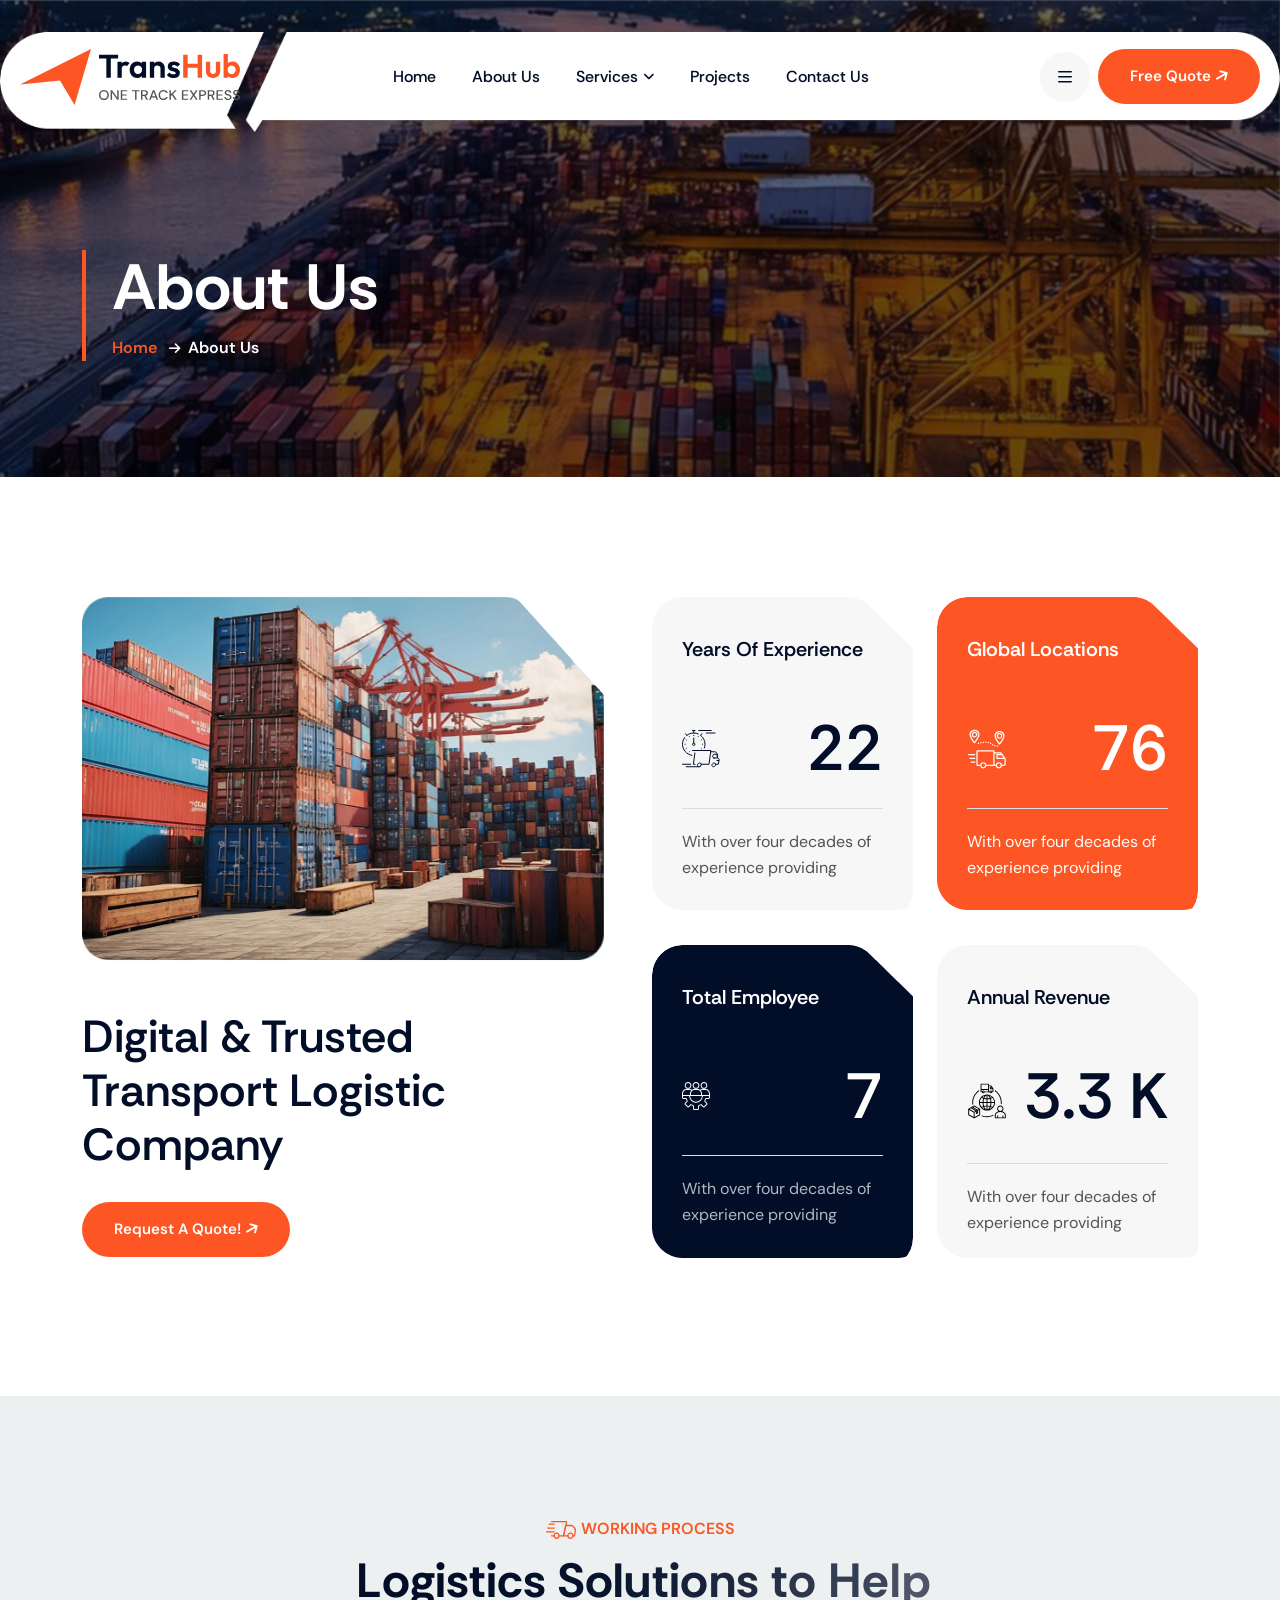
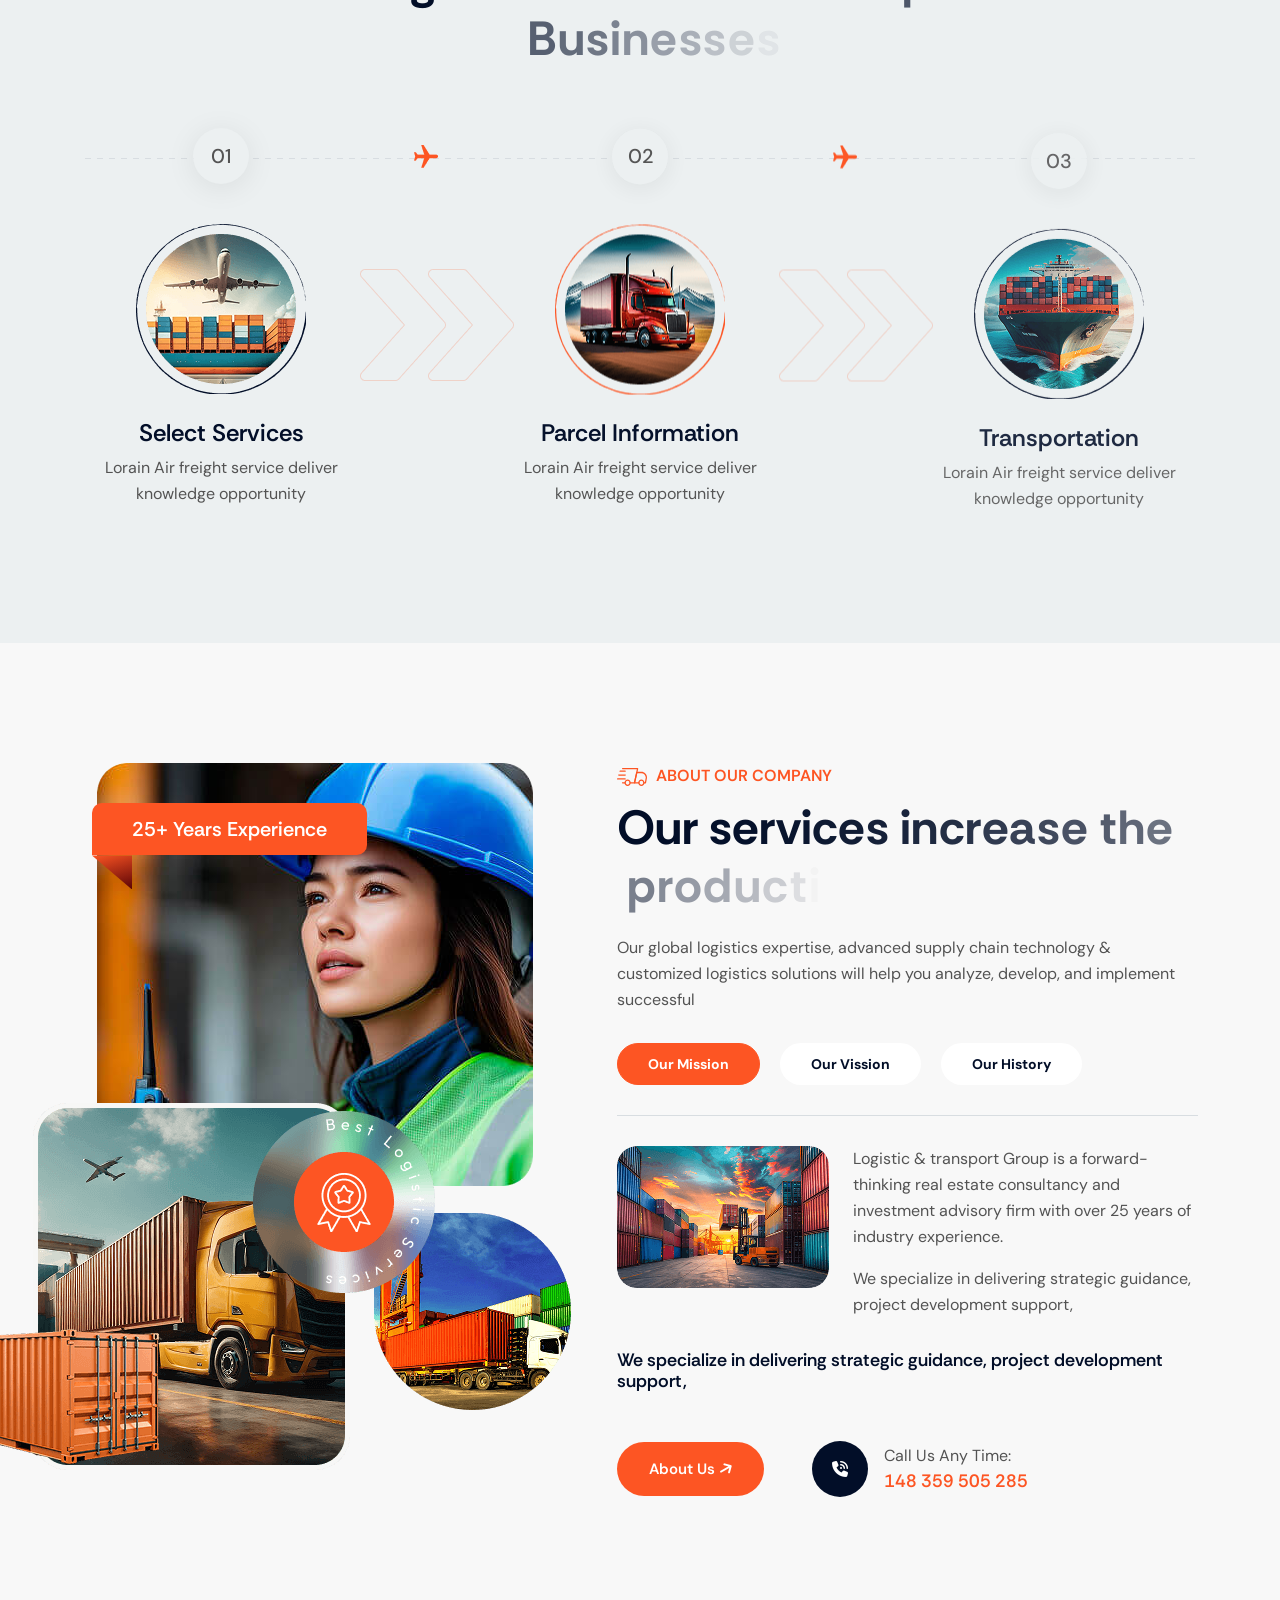
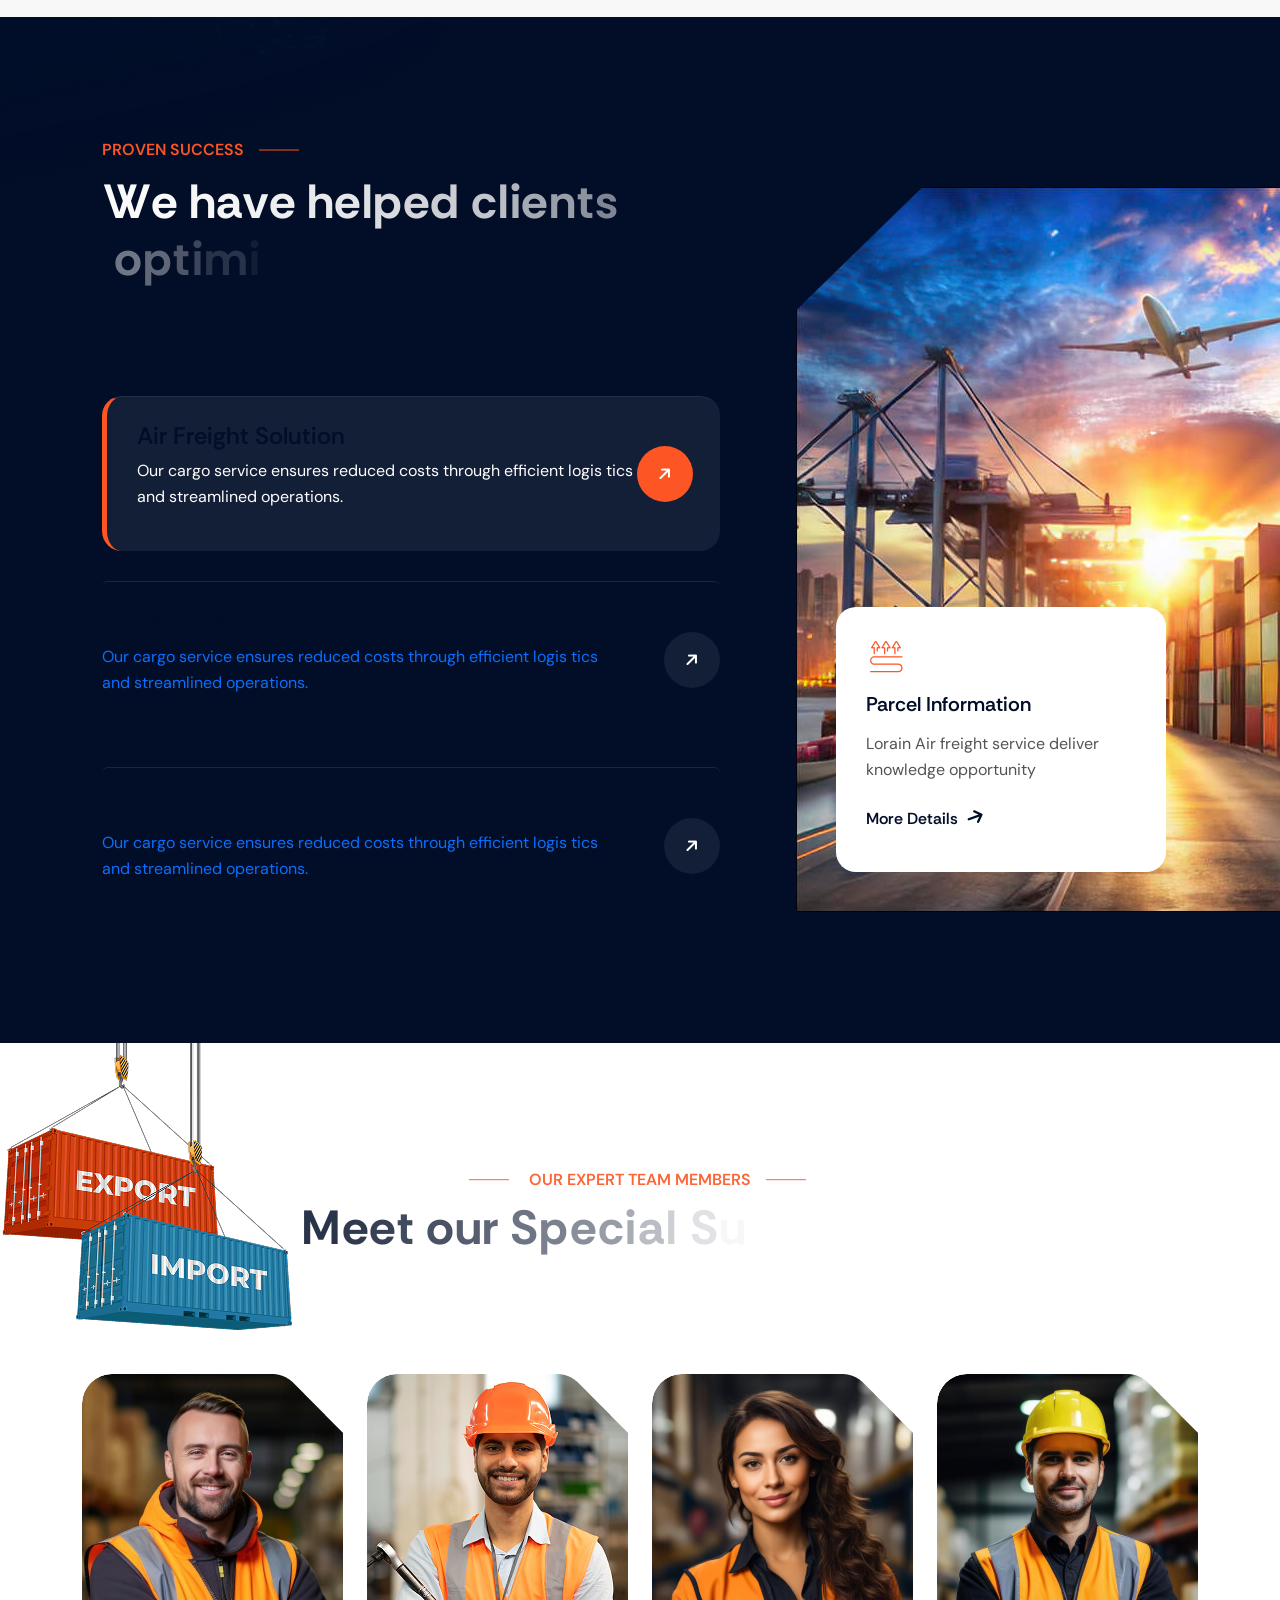
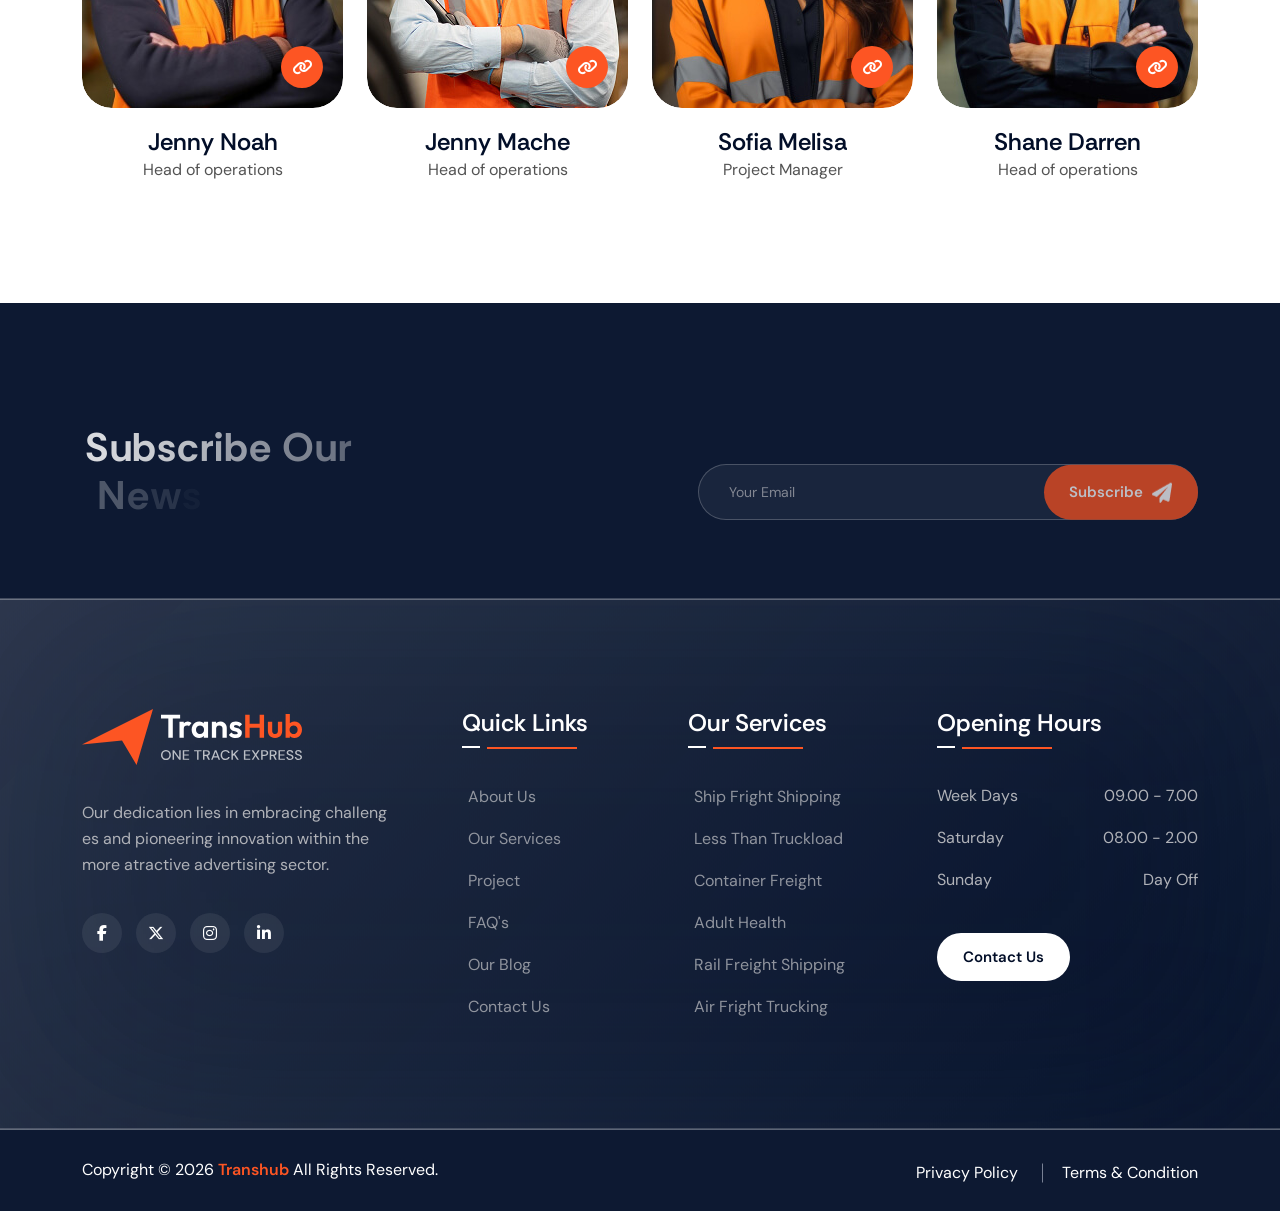
==== about.html @ 49015b33 "first commit" ====
<!DOCTYPE html>
<html lang="zxx">

<head>
    <meta charset="utf-8">
    <meta http-equiv="x-ua-compatible" content="ie=edge">
    <meta name="viewport" content="width=device-width, initial-scale=1, shrink-to-fit=no">
    <meta name="description" content="TransHub is a modern Transport & Logistics HTML template for shipping, freight, trucking, courier and supply-chain businesses. Clean, responsive design for logistics companies, warehousing, delivery services and transport operators.">
    <meta name="keywords" content="transport, logistics, shipping, freight, courier, supply chain, trucking, delivery, warehouse, cargo, transport company, responsive template">
    <meta name="author" content="theme-village">
    <title>TransHub - Transport & Logistics</title>
    <link rel="apple-touch-icon" href="assets/images/favicon.png">
    <link rel="shortcut icon" href="assets/images/favicon.ico">
    <!-- Google Fonts -->
    <link rel="preconnect" href="https://fonts.googleapis.com">
    <link rel="preconnect" href="https://fonts.gstatic.com" crossorigin>
    <link href="https://fonts.googleapis.com/css2?family=DM+Sans:ital,opsz,wght@0,9..40,100..1000;1,9..40,100..1000&family=Rethink+Sans:ital,wght@0,400..800;1,400..800&display=swap" rel="stylesheet">
    <!-- CSS Files -->
    <link rel="stylesheet" href="assets/css/bootstrap.min.css">
    <link rel="stylesheet" href="assets/css/fancybox.css">
    <link rel="stylesheet" href="assets/css/swiper-bundle.min.css">
    <link rel="stylesheet" href="https://cdnjs.cloudflare.com/ajax/libs/font-awesome/6.7.2/css/all.min.css">
    <link rel="stylesheet" href="assets/css/jarallax.min.css">
    <link rel="stylesheet" href="assets/css/nice-select.css">
    <!-- Style CSS -->
    <link rel="stylesheet" href="assets/css/style.css">

    <!--[if lt IE 9]>
    <script src="https://oss.maxcdn.com/html5shiv/3.7.2/html5shiv.min.js"></script>
    <script src="https://oss.maxcdn.com/respond/1.4.2/respond.min.js"></script>
    <![endif]-->
</head>

<body>
    <div class="main-overlay"></div>
<!-- Canvas Menu Start -->
    <div class="canvas-menu d-flex flex-column">
        <div class="d-flex justify-content-between w-100 mb-4">
            <!-- Logo Here -->
            <div class="logo">
                <img src="assets/images/logo.svg" alt="Logo">
            </div>
            <!-- Close Button -->
            <button type="button" class="canvas-close" aria-label="Close">
            <svg width="33" height="34" viewBox="0 0 37 38" fill="none" xmlns="http://www.w3.org/2000/svg">
               <path d="M9.19141 9.80762L27.5762 28.1924" stroke="currentColor" stroke-width="1.5"
                  stroke-linecap="round" stroke-linejoin="round"></path>
               <path d="M9.19141 28.1924L27.5762 9.80761" stroke="currentColor" stroke-width="1.5"
                  stroke-linecap="round" stroke-linejoin="round"></path>
            </svg>
         </button>
        </div>
        <p>We are a reliable transport agency providing safe and timely logistics solutions. Our services cover local and long-distance transportation needs.</p>
        <!-- Vertical Menu Start-->

        <div class="mt-3">
            <h5>Navigation</h5>
            <nav class="mt-4">
                <ul class="vertical-menu">
                    <li><a href="index.html">Home</a></li>
                    <li><a href="about.html">About Us</a></li>
                    <li><a href="services.html">Services</a></li>
                    <li><a href="service/service-single.html">Service Details</a></li>
                    <li><a href="projects.html">Projects</a></li>
                    <li><a href="contact.html">Contact Us</a></li>
                </ul>
            </nav>
        </div>

        <!-- social icons -->
        <div class="social-share null mt-3">
            <a href="#"><i class="fab fa-facebook-f"></i></a>
            <a href="#"><i class="fab fa-x-twitter"></i></a>
            <a href="#"><i class="fab fa-instagram"></i></a>
            <a href="#"><i class="fab fa-pinterest"></i></a>
            <a href="#"><i class="fab fa-linkedin-in"></i></a>
            <a href="#"><i class="fab fa-youtube"></i></a>
        </div>
        <a href="contact.html" class="btn btn-primary mt-5"> Contact Us <i class="fa fa-arrow-right"></i><span></span></a>
    </div>
    <!-- Canvas Menu End -->

    <div class="search-popup offcanvas offcanvas-top" id="offcanvas-search" data-bs-scroll="true">
        <div class="container d-flex flex-row py-5 align-items-center position-relative">
            <button type="button" class="btn-close bg-primary rounded-5" data-bs-dismiss="offcanvas" aria-label="Close"></button>
            <div class="col-lg-9 mx-auto">
                <form class="search-form w-100 mb-5">
                    <input id="search-form" type="text" class="form-control shadow-1" placeholder="Type keyword and hit enter">
                </form>

            </div>
        </div>
    </div>
    <!-- Header Start -->
    <header class="header header-default">
        <div class="sticky-height"></div>
        <div class="header-wrapper">
            <!-- Navigation Menu Start -->
            <div class="header-nav-wrapper header-sticky">
                <nav class="navbar navbar-expand-xl">
                    <div class="container">
                        <a href="index.html" class="navbar-brand">
                     <img src="assets/images/logo.svg" alt="logo" class="img-fluid">
                  </a>
                        <button class="navbar-toggler offcanvas-nav-btn" type="button">
                     Menu <svg xmlns="http://www.w3.org/2000/svg" width="14" height="12" fill="none"
                        viewBox="0 0 14 12">
                        <path fill="#020e28"
                           d="M0 .75Q.063.063.75 0h12.5q.687.063.75.75-.063.687-.75.75H.75Q.063 1.437 0 .75m0 5Q.063 5.063.75 5h12.5q.687.063.75.75-.063.687-.75.75H.75Q.063 6.437 0 5.75m13.25 5.75H.75q-.687-.063-.75-.75.063-.687.75-.75h12.5q.687.063.75.75-.063.687-.75.75" />
                     </svg>
                  </button>
                        <div class="nav-cta d-none d-md-flex order-lg-3">
                            <div class="d-flex align-items-center justify-content-between gap-2">
                                <button class="burger-menu icon-lg bg-light rounded-circle">
                           <svg xmlns="http://www.w3.org/2000/svg" width="14" height="12" fill="none"
                              viewBox="0 0 14 12">
                              <path fill="#020e28"
                                 d="M0 .75Q.063.063.75 0h12.5q.687.063.75.75-.063.687-.75.75H.75Q.063 1.437 0 .75m0 5Q.063 5.063.75 5h12.5q.687.063.75.75-.063.687-.75.75H.75Q.063 6.437 0 5.75m13.25 5.75H.75q-.687-.063-.75-.75.063-.687.75-.75h12.5q.687.063.75.75-.063.687-.75.75" />
                           </svg>
                        </button>
                                <a href="contact.html" class="btn btn-primary"> Free Quote <i
                              class="fa fa-arrow-right"></i><span></span>
                        </a>

                            </div>
                        </div>
                        <div class="offcanvas offcanvas-start offcanvas-nav">
                            <div class="offcanvas-header">
                                <a href="index.html" class="text-inverse"><img src="assets/images/logo.svg" alt="Logo"></a>
                                <button type="button" class="btn-close bg-primary" data-bs-dismiss="offcanvas" aria-label="Close"></button>
                            </div>

                            <div class="offcanvas-body pt-0 align-items-center justify-content-between">
                                <ul class="navbar-nav mx-auto align-items-lg-center">
                                    <li class="nav-item">
                                        <a class="nav-link" href="index.html">Home</a>
                                    </li>
                                    <li class="nav-item">
                                        <a class="nav-link" href="about.html">About Us</a>
                                    </li>
                                    <li class="nav-item dropdown">
                                        <a class="nav-link dropdown-toggle" href="services.html" role="button" data-bs-toggle="dropdown" aria-expanded="false">Services</a>
                                        <ul class="dropdown-menu">
                                            <li><a class="dropdown-item" href="services.html">Our Services</a></li>
                                            <li><a class="dropdown-item" href="service/service-single.html">Service Details</a></li>
                                        </ul>
                                    </li>
                                    <li class="nav-item">
                                        <a class="nav-link" href="projects.html">Projects</a>
                                    </li>
                                    <li class="nav-item">
                                        <a class="nav-link" href="contact.html">Contact Us</a>
                                    </li>
                                </ul>

                            </div>
                        </div>
                    </div>
                </nav>
            </div>
        </div>
    </header>
    <!-- Header End -->

    <!-- Promo Section Start -->
    <section class="promo-sec bg-cover jarallax" data-jarallax data-speed=".4">
        <img src="assets/images/promo.jpg" alt="" class="jarallax-img">
        <div class="parallax-overly"></div>
        <div class="container">
            <div class="row">
                <div class="col-lg-12">
                    <div class="promo-wrap">
                        <h1 class="display-2 text-info">About Us</h1>
                        <nav aria-label="breadcrumb">
                            <ol class="breadcrumb">
                                <li class="breadcrumb-item">
                                    <a href="index.html">Home</a>
                                </li>
                                <li class="breadcrumb-item active" aria-current="page">About Us</li>
                            </ol>
                        </nav>
                    </div>
                </div>
            </div>
        </div>
    </section>
    <!-- Promo Section End -->

    <!-- About Section Start -->
    <section class="about-details sec-padding">
        <div class="container">
            <div class="row">
                <div class="col-lg-6">
                    <div class="about-thumb me-lg-4">
                        <img class="img-fluid" src="assets/images/about-d.jpg" alt="">
                        <h2 class="display-2">Digital & Trusted Transport Logistic Company</h2>
                        <a href="#" class="btn btn-primary">Request a Quote! <i class="fa fa-arrow-right"></i> <span></span>
                  </a>
                    </div>
                </div>
                <div class="col-lg-6 mt-5 mt-lg-0">
                    <div class="row gy-4 abs-info-wrap">
                        <div class="col-lg-6 col-sm-6">
                            <div class="abs-info">
                                <h3 class="display-5">Years Of Experience</h3>
                                <div class="d-flex align-items-center justify-content-between border-bottom">
                                    <img src="assets/images/icons/time.svg" alt="About">
                                    <span class="purecounter display-1" data-purecounter-end="25">25</span>
                                </div>
                                <p>With over four decades of experience providing</p>
                            </div>
                        </div>
                        <div class="col-lg-6 col-sm-6">
                            <div class="abs-info">
                                <h3 class="display-5">Global Locations</h3>
                                <div class="d-flex align-items-center justify-content-between border-bottom">
                                    <img src="assets/images/icons/location.svg" alt="About">
                                    <span class="purecounter display-1" data-purecounter-end="88">88</span>
                                </div>
                                <p>With over four decades of experience providing</p>
                            </div>
                        </div>
                        <div class="col-lg-6 col-sm-6">
                            <div class="abs-info">
                                <h3 class="display-5">Total Employee</h3>
                                <div class="d-flex align-items-center justify-content-between border-bottom">
                                    <img src="assets/images/icons/employee.svg" alt="About">
                                    <span class="purecounter display-1" data-purecounter-end="15">25</span>
                                </div>
                                <p>With over four decades of experience providing</p>
                            </div>
                        </div>
                        <div class="col-lg-6 col-sm-6">
                            <div class="abs-info">
                                <h3 class="display-5">Annual Revenue</h3>
                                <div class="d-flex align-items-center justify-content-between border-bottom">
                                    <img src="assets/images/icons/revenue.svg" alt="About">
                                    <h4 class="display-1 purecounter" data-purecounter-currency=" " data-purecounter-end="7500">
                                        30</h4>
                                </div>
                                <p>With over four decades of experience providing</p>
                            </div>
                        </div>
                    </div>
                </div>
            </div>
        </div>
    </section>
    <!-- About Section End -->

    <!-- Process Section Start -->
    <section class="process-sec bg-shade sec-padding position-relative overflow-hidden">
        <div class="container">
            <div class="sec-intro mx-auto text-center">
                <span class="sub-title fadeInUp"><svg xmlns="http://www.w3.org/2000/svg" width="30" height="18" fill="none"
                  viewBox="0 0 30 18">
                  <path fill="#fd5523"
                     d="M8.125 15.429h-2.5a.62.62 0 0 1-.442-.189.65.65 0 0 1 0-.909.62.62 0 0 1 .442-.188h2.5c.166 0 .325.068.442.188a.65.65 0 0 1 0 .91.62.62 0 0 1-.442.188m20.313 0h-1.563a.62.62 0 0 1-.442-.189.65.65 0 0 1 0-.909.62.62 0 0 1 .442-.188h1.044l.842-4.618c-.011-2.364-1.973-4.382-4.386-4.382h-4.104l-1.989 9h3.593c.166 0 .325.068.442.188a.653.653 0 0 1 0 .91.62.62 0 0 1-.442.188H17.5a.61.61 0 0 1-.488-.242.65.65 0 0 1-.122-.543L19.162 4.36a.65.65 0 0 1 .22-.361.6.6 0 0 1 .39-.14h4.603C27.476 3.857 30 6.452 30 9.642l-.949 5.261a.65.65 0 0 1-.214.377.6.6 0 0 1-.4.148" />
                  <path fill="#fd5523"
                     d="M24.375 18c-1.722 0-3.125-1.441-3.125-3.214s1.403-3.215 3.125-3.215c1.723 0 3.125 1.442 3.125 3.215S26.098 18 24.375 18m0-5.143c-1.034 0-1.875.866-1.875 1.929s.841 1.928 1.875 1.928 1.875-.865 1.875-1.928-.841-1.929-1.875-1.929M10.625 18C8.903 18 7.5 16.559 7.5 14.786s1.403-3.215 3.125-3.215c1.723 0 3.125 1.442 3.125 3.215S12.348 18 10.625 18m0-5.143c-1.034 0-1.875.866-1.875 1.929s.841 1.928 1.875 1.928 1.875-.865 1.875-1.928c0-1.064-.841-1.929-1.875-1.929m-2.5-9h-5a.62.62 0 0 1-.442-.188.65.65 0 0 1 0-.91.62.62 0 0 1 .442-.188h5c.166 0 .325.068.442.189a.65.65 0 0 1 0 .909.62.62 0 0 1-.442.188m0 3.857h-6.25a.62.62 0 0 1-.442-.188.65.65 0 0 1 0-.91.62.62 0 0 1 .442-.187h6.25c.166 0 .325.067.442.188a.65.65 0 0 1 0 .909.62.62 0 0 1-.442.188m0 3.857h-7.5a.62.62 0 0 1-.442-.188.65.65 0 0 1 0-.909.62.62 0 0 1 .442-.188h7.5c.166 0 .325.067.442.188a.65.65 0 0 1 0 .91.62.62 0 0 1-.442.187" />
                  <path fill="#fd5523"
                     d="M17.5 15.429h-4.375a.62.62 0 0 1-.442-.189.65.65 0 0 1 0-.909.62.62 0 0 1 .442-.188H17l2.84-12.857H5.625a.62.62 0 0 1-.442-.189.65.65 0 0 1 0-.909A.62.62 0 0 1 5.625 0h15a.61.61 0 0 1 .488.241.65.65 0 0 1 .122.543L18.11 14.927a.65.65 0 0 1-.22.36.6.6 0 0 1-.39.142" />
               </svg>WORKING PROCESS</span>
                <h2 class="sec-title">Logistics Solutions to Help Businesses</h2>
            </div>
            <div class="process-wrapper d-flex justify-content-between flex-wrap mt-5">
                <div class="process-card text-center fadeInUp" data-delay=".2">
                    <span class="count mx-auto icon-lg bg-shade rounded-circle">01</span>
                    <div class="process-thumb rounded-circle d-flex align-items-center justify-content-center">
                        <img src="assets/images/st1.png" alt="request pickup">
                    </div>
                    <h3 class="display-4">Select Services</h3>
                    <p>Lorain Air freight service deliver knowledge opportunity</p>
                </div>

                <div class="process-card text-center fadeInUp" data-delay=".4">
                    <span class="count mx-auto icon-lg bg-shade rounded-circle">02</span>
                    <div class="process-thumb rounded-circle d-flex align-items-center justify-content-center">
                        <img src="assets/images/st2.png" alt="request pickup">
                    </div>
                    <h3 class="display-4">Parcel Information</h3>
                    <p>Lorain Air freight service deliver knowledge opportunity</p>
                </div>

                <div class="process-card text-center fadeInUp" data-delay=".6">
                    <span class="count mx-auto icon-lg bg-shade rounded-circle">03</span>
                    <div class="process-thumb rounded-circle d-flex align-items-center justify-content-center">
                        <img src="assets/images/st3.png" alt="request pickup">
                    </div>
                    <h3 class="display-4">Transportation</h3>
                    <p>Lorain Air freight service deliver knowledge opportunity</p>
                </div>
            </div>
        </div>
    </section>
    <!-- Process Section End -->

    <!-- About Section Start -->
    <section class="about-sec3 sec-padding">
        <div class="container">
            <div class="row">
                <div class="col-xl-5 col-lg-7 mx-lg-auto">
                    <div class="about-media3 position-relative">
                        <div class="feat-img position-relative">
                            <img src="assets/images/about-ft.jpg" class="img-fluid round" alt="about">
                            <div class="experien-stat">
                                <p class="text-info m-0"> <span class="purecounter" data-purecounter-end="25" data-purecounter-duration="0">25</span>+ Years Experience
                                </p>
                            </div>
                        </div>
                        <div class="d-flex ab-sm-ft align-items-center gap-4">
                            <img class="round img-fluid" src="assets/images/about-ft2.png" alt="about">
                            <img class="img-fluid" src="assets/images/about-ft3.png" alt="about">
                        </div>
                        <div class="ab-stat2">
                            <img src="assets/images/ab-st2.png" alt="">
                        </div>
                    </div>
                </div>
                <div class="col-xl-7">
                    <div class="about-content3">
                        <span class="sub-title fadeInUp">
                     <svg xmlns="http://www.w3.org/2000/svg" width="30" height="18" fill="none" viewBox="0 0 30 18">
                        <path fill="#fd5523"
                           d="M8.125 15.429h-2.5a.62.62 0 0 1-.442-.189.65.65 0 0 1 0-.909.62.62 0 0 1 .442-.188h2.5c.166 0 .325.068.442.188a.65.65 0 0 1 0 .91.62.62 0 0 1-.442.188m20.313 0h-1.563a.62.62 0 0 1-.442-.189.65.65 0 0 1 0-.909.62.62 0 0 1 .442-.188h1.044l.842-4.618c-.011-2.364-1.973-4.382-4.386-4.382h-4.104l-1.989 9h3.593c.166 0 .325.068.442.188a.653.653 0 0 1 0 .91.62.62 0 0 1-.442.188H17.5a.61.61 0 0 1-.488-.242.65.65 0 0 1-.122-.543L19.162 4.36a.65.65 0 0 1 .22-.361.6.6 0 0 1 .39-.14h4.603C27.476 3.857 30 6.452 30 9.642l-.949 5.261a.65.65 0 0 1-.214.377.6.6 0 0 1-.4.148" />
                        <path fill="#fd5523"
                           d="M24.375 18c-1.722 0-3.125-1.441-3.125-3.214s1.403-3.215 3.125-3.215c1.723 0 3.125 1.442 3.125 3.215S26.098 18 24.375 18m0-5.143c-1.034 0-1.875.866-1.875 1.929s.841 1.928 1.875 1.928 1.875-.865 1.875-1.928-.841-1.929-1.875-1.929M10.625 18C8.903 18 7.5 16.559 7.5 14.786s1.403-3.215 3.125-3.215c1.723 0 3.125 1.442 3.125 3.215S12.348 18 10.625 18m0-5.143c-1.034 0-1.875.866-1.875 1.929s.841 1.928 1.875 1.928 1.875-.865 1.875-1.928c0-1.064-.841-1.929-1.875-1.929m-2.5-9h-5a.62.62 0 0 1-.442-.188.65.65 0 0 1 0-.91.62.62 0 0 1 .442-.188h5c.166 0 .325.068.442.189a.65.65 0 0 1 0 .909.62.62 0 0 1-.442.188m0 3.857h-6.25a.62.62 0 0 1-.442-.188.65.65 0 0 1 0-.91.62.62 0 0 1 .442-.187h6.25c.166 0 .325.067.442.188a.65.65 0 0 1 0 .909.62.62 0 0 1-.442.188m0 3.857h-7.5a.62.62 0 0 1-.442-.188.65.65 0 0 1 0-.909.62.62 0 0 1 .442-.188h7.5c.166 0 .325.067.442.188a.65.65 0 0 1 0 .91.62.62 0 0 1-.442.187" />
                        <path fill="#fd5523"
                           d="M17.5 15.429h-4.375a.62.62 0 0 1-.442-.189.65.65 0 0 1 0-.909.62.62 0 0 1 .442-.188H17l2.84-12.857H5.625a.62.62 0 0 1-.442-.189.65.65 0 0 1 0-.909A.62.62 0 0 1 5.625 0h15a.61.61 0 0 1 .488.241.65.65 0 0 1 .122.543L18.11 14.927a.65.65 0 0 1-.22.36.6.6 0 0 1-.39.142" />
                     </svg>
                     About Our Company</span>
                        <h2 class="sec-title">Our services increase the productivity of your work.</h2>
                        <p>Our global logistics expertise, advanced supply chain technology & customized logistics solutions will help you analyze, develop, and implement successful </p>

                        <ul class="nav nav-tabs" id="myTab" role="tablist">
                            <li class="nav-item" role="presentation">
                                <button class="nav-link active" id="mission-tab" data-bs-toggle="tab" data-bs-target="#mission" type="button" role="tab" aria-controls="mission" aria-selected="true">Our Mission</button>
                            </li>
                            <li class="nav-item" role="presentation">
                                <button class="nav-link" id="vission-tab" data-bs-toggle="tab" data-bs-target="#vission" type="button" role="tab" aria-controls="vission" aria-selected="false">Our Vission</button>
                            </li>
                            <li class="nav-item" role="presentation">
                                <button class="nav-link" id="history-tab" data-bs-toggle="tab" data-bs-target="#history" type="button" role="tab" aria-controls="history" aria-selected="false">Our History</button>
                            </li>
                        </ul>
                        <div class="tab-content" id="myTabContent">
                            <div class="tab-pane fade show active" id="mission" role="tabpanel" aria-labelledby="mission-tab">
                                <div class="d-sm-flex gap-4 mb-3">
                                    <div class="tab-img">
                                        <img src="assets/images/ab-t1.png" alt="tab" class="rounded-4">
                                    </div>
                                    <div class="tab-txt">
                                        <p>Logistic & transport Group is a forward-thinking real estate consultancy and investment advisory firm with over 25 years of industry experience.</p>
                                        <p>We specialize in delivering strategic guidance, project development support,</p>
                                    </div>
                                </div>
                                <h6>We specialize in delivering strategic guidance, project development support,</h6>
                            </div>
                            <div class="tab-pane fade" id="vission" role="tabpanel" aria-labelledby="vission-tab">
                                <div class="d-sm-flex gap-4 mb-3">
                                    <div class="tab-img">
                                        <img src="assets/images/ab-t1.png" alt="tab" class="rounded-4">
                                    </div>
                                    <div class="tab-txt">
                                        <p>Logistic & transport Group is a forward-thinking real estate consultancy and investment advisory firm with over 25 years of industry experience.</p>
                                        <p>We specialize in delivering strategic guidance, project development support,</p>
                                    </div>
                                </div>
                                <h6>We specialize in delivering strategic guidance, project development support,</h6>
                            </div>
                            <div class="tab-pane fade" id="history" role="tabpanel" aria-labelledby="history-tab">
                                <div class="d-sm-flex gap-4 mb-3">
                                    <div class="tab-img">
                                        <img src="assets/images/ab-t1.png" alt="tab" class="rounded-4">
                                    </div>
                                    <div class="tab-txt">
                                        <p>Logistic & transport Group is a forward-thinking real estate consultancy and investment advisory firm with over 25 years of industry experience.</p>
                                        <p>We specialize in delivering strategic guidance, project development support,</p>
                                    </div>
                                </div>
                                <h6>We specialize in delivering strategic guidance, project development support,</h6>
                            </div>
                        </div>
                        <!-- tab content end -->
                        <div class="d-sm-flex align-items-center about-cta gap-5 mt-5">
                            <a href="about.html" class="btn btn-primary">About Us <i
                           class="fa fa-arrow-right"></i><span></span> </a>

                            <div class="quick-call d-flex align-items-center">
                                <span class="bg-dark icon-lg rounded-circle text-info"><i
                              class="fa-solid fa-phone-volume"></i></span>
                                <div class="conn-txt ms-3">
                                    <p class="m-0">Call Us Any Time:</p>
                                    <a class="h6 text-primary" href="tel:148359505285">148 359 505 285</a>
                                </div>
                            </div>
                        </div>
                    </div>
                </div>
            </div>
        </div>
    </section>
    <!-- About Section End -->


    <!-- Operation Section Start -->
    <section class="operation-sec bg-dark position-relative sec-padding">
        <div class="operate-bg jarallax bg-cover position-absolute" data-speed=".8" style="background-image: url('assets/images/opt-bg.png');"></div>
        <div class="container ct-container">
            <div class="row">
                <div class="col-lg-7 pe-lg-5">
                    <span class="sub-title2 fadeInUp single">Proven Success</span>
                    <h2 class="sec-title text-info">
                        We have helped clients optimize all logistics operations.</h2>
                    <div class="ct-tab nav flex-column nav-pills me-3" id="v-pills-tab" role="tablist" aria-orientation="vertical">
                        <div class="nav-item" role="presentation">
                            <div class="nav-link d-flex align-items-center justify-content-between active" id="air-tab" data-bs-toggle="tab" data-bs-target="#air" type="button" role="tab" aria-controls="air" aria-selected="true">

                                <div class="th-info">
                                    <h4>Air Freight Solution</h4>
                                    <p>Our cargo service ensures reduced costs through efficient logis tics and streamlined operations.
                                    </p>
                                </div>
                                <a href="#" class="icon-lg rounded-circle"><i class="fa fa-arrow-right"></i></a>
                            </div>
                        </div>
                        <div class="nav-item" role="presentation">
                            <div class="nav-link d-flex align-items-center justify-content-between" id="byroad-tab" data-bs-toggle="tab" data-bs-target="#byroad" type="button" role="tab" aria-controls="byroad" aria-selected="false">
                                <div class="th-info">

                                    <h4>Warehouse Inventory</h4>
                                    <p>Our cargo service ensures reduced costs through efficient logis tics and streamlined operations.
                                    </p>
                                </div>
                                <a href="#" class="icon-lg rounded-circle"><i class="fa fa-arrow-right"></i></a>
                            </div>
                        </div>
                        <div class="nav-item" role="presentation">
                            <div class="nav-link d-flex align-items-center justify-content-between" id="road-tab" data-bs-toggle="tab" data-bs-target="#road" type="button" role="tab" aria-controls="road" aria-selected="false">
                                <div class="th-info">
                                    <h4>By Road Instant Solution</h4>
                                    <p>Our cargo service ensures reduced costs through efficient logis tics and streamlined operations.
                                    </p>
                                </div>
                                <a href="#" class="icon-lg rounded-circle"><i class="fa fa-arrow-right"></i></a>
                            </div>
                        </div>

                    </div>
                </div>
                <div class="col-lg-5">
                    <div class="tab-content">
                        <div class="tab-pane active" id="air" role="tabpanel" aria-labelledby="air-tab">
                            <div class="operation-content">
                                <div class="operation-thumb">
                                    <img src="assets/images/tab-main1.jpg" alt="tab">
                                </div>
                                <div class="opt-card bg-white  rounded-4">
                                    <span><img src="assets/images/tab-icon.png" alt=""></span>
                                    <h5>Parcel Information</h5>
                                    <p>Lorain Air freight service deliver knowledge opportunity</p>
                                    <a class="link-btn" href="service/service-single.html">More Details <i
                                 class="fa fa-arrow-right"></i></a>
                                </div>
                            </div>
                        </div>
                        <div class="tab-pane" id="byroad" role="tabpanel" aria-labelledby="byroad-tab">
                            <div class="operation-content">
                                <div class="operation-thumb">
                                    <img src="assets/images/tab-main2.jpg" alt="tab">
                                </div>
                                <div class="opt-card bg-white  rounded-4">
                                    <span><img src="assets/images/tab-icon.png" alt=""></span>
                                    <h5>Parcel Information</h5>
                                    <p>Lorain Air freight service deliver knowledge opportunity</p>
                                    <a class="link-btn" href="service/service-single.html">More Details <i
                                 class="fa fa-arrow-right"></i></a>
                                </div>
                            </div>
                        </div>
                        <div class="tab-pane" id="road" role="tabpanel" aria-labelledby="road-tab">
                            <div class="operation-content">
                                <div class="operation-thumb">
                                    <img src="assets/images/tab-main3.jpg" alt="tab">
                                </div>
                                <div class="opt-card bg-white  rounded-4">
                                    <span><img src="assets/images/tab-icon.png" alt=""></span>
                                    <h5>By Road Instant Solution</h5>
                                    <p>Lorain Air freight service deliver knowledge opportunity</p>
                                    <a class="link-btn" href="service/service-single.html">More Details <i
                                 class="fa fa-arrow-right"></i></a>
                                </div>
                            </div>
                        </div>
                    </div>
                </div>
            </div>
        </div>
    </section>
    <!-- Operation Section End -->

    <!-- Team Section Start -->
    <section class="team-sec sec-padding position-relative">
        <img src="assets/images/slide-sh1.png" alt="icon" class="abs-img d-none d-lg-block top-0 stat-0">
        <div class="container">
            <div class="sec-intro mx-auto text-center">
                <span class="sub-title2 fadeInUp">our Expert Team Members</span>
                <h2 class="sec-title">Meet our Special Support Team Members!</h2>
            </div>
            <div class="row gy-5">
                <div class="col-lg-3 col-sm-6">
                    <div class="team-card">
                        <div class="team-thumb round overflow-hidden">
                            <a href="single-team.html"><img src="assets/images/tm1.jpg" alt=""></a>
                            <div class="team-share">
                                <a class="icon link-icon rounded-circle" href="#"><i class="fa-solid fa-link"></i></a>
                                <div class="social-share">
                                    <a href="#"><i class="fab fa-facebook-f"></i></a>
                                    <a href="#"><i class="fab fa-x-twitter"></i></a>
                                    <a href="#"><i class="fab fa-instagram"></i></a>
                                    <a href="#"><i class="fab fa-linkedin-in"></i></a>
                                </div>
                            </div>
                        </div>
                        <div class="team-info">
                            <h3 class="display-4 mb-0"><a href="single-team.html">Jenny Noah</a></h3>
                            <span>Head of operations</span>
                        </div>
                    </div>
                </div>
                <div class="col-lg-3 col-sm-6">
                    <div class="team-card">
                        <div class="team-thumb round overflow-hidden">
                            <a href="single-team.html"><img src="assets/images/tm2.jpg" alt=""></a>
                            <div class="team-share">
                                <a class="icon link-icon rounded-circle" href="#"><i class="fa-solid fa-link"></i></a>
                                <div class="social-share">
                                    <a href="#"><i class="fab fa-facebook-f"></i></a>
                                    <a href="#"><i class="fab fa-x-twitter"></i></a>
                                    <a href="#"><i class="fab fa-instagram"></i></a>
                                    <a href="#"><i class="fab fa-linkedin-in"></i></a>
                                </div>
                            </div>
                        </div>
                        <div class="team-info">
                            <h3 class="display-4 mb-0"><a href="single-team.html">Jenny Mache</a></h3>
                            <span>Head of operations</span>
                        </div>
                    </div>
                </div>
                <div class="col-lg-3 col-sm-6">
                    <div class="team-card">
                        <div class="team-thumb round overflow-hidden">
                            <a href="single-team.html"><img src="assets/images/tm3.jpg" alt=""></a>
                            <div class="team-share">
                                <a class="icon link-icon rounded-circle" href="#"><i class="fa-solid fa-link"></i></a>
                                <div class="social-share">
                                    <a href="#"><i class="fab fa-facebook-f"></i></a>
                                    <a href="#"><i class="fab fa-x-twitter"></i></a>
                                    <a href="#"><i class="fab fa-instagram"></i></a>
                                    <a href="#"><i class="fab fa-linkedin-in"></i></a>
                                </div>
                            </div>
                        </div>
                        <div class="team-info">
                            <h3 class="display-4 mb-0"><a href="single-team.html">Sofia Melisa</a></h3>
                            <span>Project Manager</span>
                        </div>
                    </div>
                </div>
                <div class="col-lg-3 col-sm-6">
                    <div class="team-card">
                        <div class="team-thumb round overflow-hidden">
                            <a href="single-team.html"><img src="assets/images/tm4.jpg" alt=""></a>
                            <div class="team-share">
                                <a class="icon link-icon rounded-circle" href="#"><i class="fa-solid fa-link"></i></a>
                                <div class="social-share">
                                    <a href="#"><i class="fab fa-facebook-f"></i></a>
                                    <a href="#"><i class="fab fa-x-twitter"></i></a>
                                    <a href="#"><i class="fab fa-instagram"></i></a>
                                    <a href="#"><i class="fab fa-linkedin-in"></i></a>
                                </div>
                            </div>
                        </div>
                        <div class="team-info">
                            <h3 class="display-4 mb-0"><a href="single-team.html">Shane Darren</a></h3>
                            <span>Head of operations</span>
                        </div>
                    </div>
                </div>
            </div>
        </div>
    </section>
    <!-- Team Section End -->

    <!-- Footer Start -->
    <footer class="footer bg-cover jarallax" data-jarallax data-speed=".2">
        <img src="assets/images/footer-bg.jpg" alt="" class="jarallax-img">
        <div class="parallax-overly"></div>
        <div class="container">
            <div class="d-md-flex justify-content-between align-items-center footer-top">
                <div class="subs-head">
                    <h2 class="display-4 text-white sec-title">Subscribe Our Newsletter</h2>
                </div>
                <div class="subs-widget fadeInUp">
                    <form action="#" class="position-relative">
                        <input type="email" placeholder="Your Email">
                        <button class="btn btn-primary rounded-5">Subscribe <img src="assets/images/icons/paper-plane.png" alt="">
                     <span></span>
                  </button>
                    </form>
                </div>
            </div>
            <div class="row footer-widgets">
                <div class="col-lg-4 col-sm-6 mb-5 mb-lg-0">
                    <div class="footer-widget about-footer">
                        <div class="f-logo">
                            <a href="index.html"><img src="assets/images/logo-w.svg" alt="Logo"></a>
                        </div>
                        <p>Our dedication lies in embracing challeng es and pioneering innovation within the more atractive advertising sector.</p>
                        <div class="social-share">
                            <a href="#"><i class="fab fa-facebook-f"></i></a>
                            <a href="#"><i class="fab fa-x-twitter"></i></a>
                            <a href="#"><i class="fab fa-instagram"></i></a>
                            <a href="#"><i class="fab fa-linkedin-in"></i></a>
                        </div>

                    </div>
                </div>
                <div class="col-lg-2 col-sm-4 offset-sm-1 offset-lg-0">
                    <div class="footer-widget">
                        <h3 class="widget-title">Quick Links</h3>
                        <ul>
                            <li><a href="about.html">About Us</a></li>
                            <li><a href="services.html">Our Services</a></li>
                            <li><a href="projects.html">Project</a></li>
                            <li><a href="faq.html">FAQ's</a></li>
                            <li><a href="blog.html">Our Blog</a></li>
                            <li><a href="contact.html">Contact Us</a></li>
                        </ul>
                    </div>
                </div>

                <div class="col-lg-3 ps-lg-5 col-sm-6">
                    <div class="footer-widget">
                        <h3 class="widget-title">Our Services</h3>
                        <ul>
                            <li><a href="service/service-single.html">Ship Fright Shipping</a></li>
                            <li><a href="service/service-single.html">Less Than Truckload</a></li>
                            <li><a href="service/service-single.html">Container Freight</a></li>
                            <li><a href="service/service-single.html">Adult Health</a></li>
                            <li><a href="service/service-single.html">Rail Freight Shipping</a></li>
                            <li><a href="service/service-single.html">Air Fright Trucking</a></li>
                        </ul>
                    </div>
                </div>

                <div class="col-lg-3 col-sm-4 offset-sm-1 offset-lg-0">
                    <div class="footer-widget contact-widget">
                        <h3 class="widget-title">Opening Hours</h3>
                        <div class="opening-inner">
                            <div class="d-flex align-items-center justify-content-between mb-3">
                                <span>Week Days</span>
                                <span>09.00 - 7.00</span>
                            </div>
                            <div class="d-flex align-items-center justify-content-between mb-3">
                                <span>Saturday</span>
                                <span>08.00 - 2.00</span>
                            </div>
                            <div class="d-flex align-items-center justify-content-between mb-3">
                                <span>Sunday</span>
                                <span>Day Off</span>
                            </div>
                        </div>
                        <a href="contact.html" class="btn btn-info btn-xs mt-4">Contact Us <span></span></a>
                    </div>
                </div>
            </div>
        </div>
        <div class="footer-bottom">
            <div class="container">
                <div class="d-flex flex-wrap justify-content-between align-items-center">
                    <p class="text-info copy-right mb-0 order-2 order-md-1">
                        Copyright &copy; 2026 <a href="#">Transhub</a> All Rights Reserved.</p>
                    <nav class="footer-nav order-1 order-md-2">
                        <ul>
                            <li><a href="#">Privacy Policy </a></li>
                            <li><a href="#">Terms & Condition</a></li>
                        </ul>
                    </nav>
                </div>
            </div>
        </div>
    </footer>
    <!-- Footer End -->

    <!-- Scroll Top -->
    <div class="scroll-top">
        <svg class="progress-circle svg-content" height="100%" viewBox="-1 -1 102 102" width="100%">
         <path d="M50,1 a49,49 0 0,1 0,98 a49,49 0 0,1 0,-98" fill="none" stroke="black" stroke-width="2">
         </path>
      </svg>
    </div>


    <!--Javascript
========================================================-->
    <script src="assets/js/jquery-3.7.1.min.js"></script>
    <script src="assets/js/bootstrap.bundle.min.js"></script>
    <script src="assets/js/swiper-bundle.min.js"></script>
    <script src="assets/js/lenis.min.js"></script>
    <script src="assets/js/jarallax.min.js"></script>
    <script src="assets/js/gsap.min.js"></script>
    <script src="assets/js/ScrollTrigger.min.js"></script>
    <script src="assets/js/SplitText.js"></script>
    <script src="assets/js/fancybox.umd.js"></script>
    <script src="assets/js/isotope.pkgd.min.js"></script>
    <script src="assets/js/purecounter.js"></script>
    <script src="assets/js/jquery.marquee.min.js"></script>
    <script src="assets/js/jquery.nice-select.min.js"></script>
    <script src="assets/js/jquery.timepicker.min.js"></script>
    <script src="assets/js/bootstrap-datepicker.js"></script>
    <script src="assets/js/custom.js"></script>

</body>

</html>
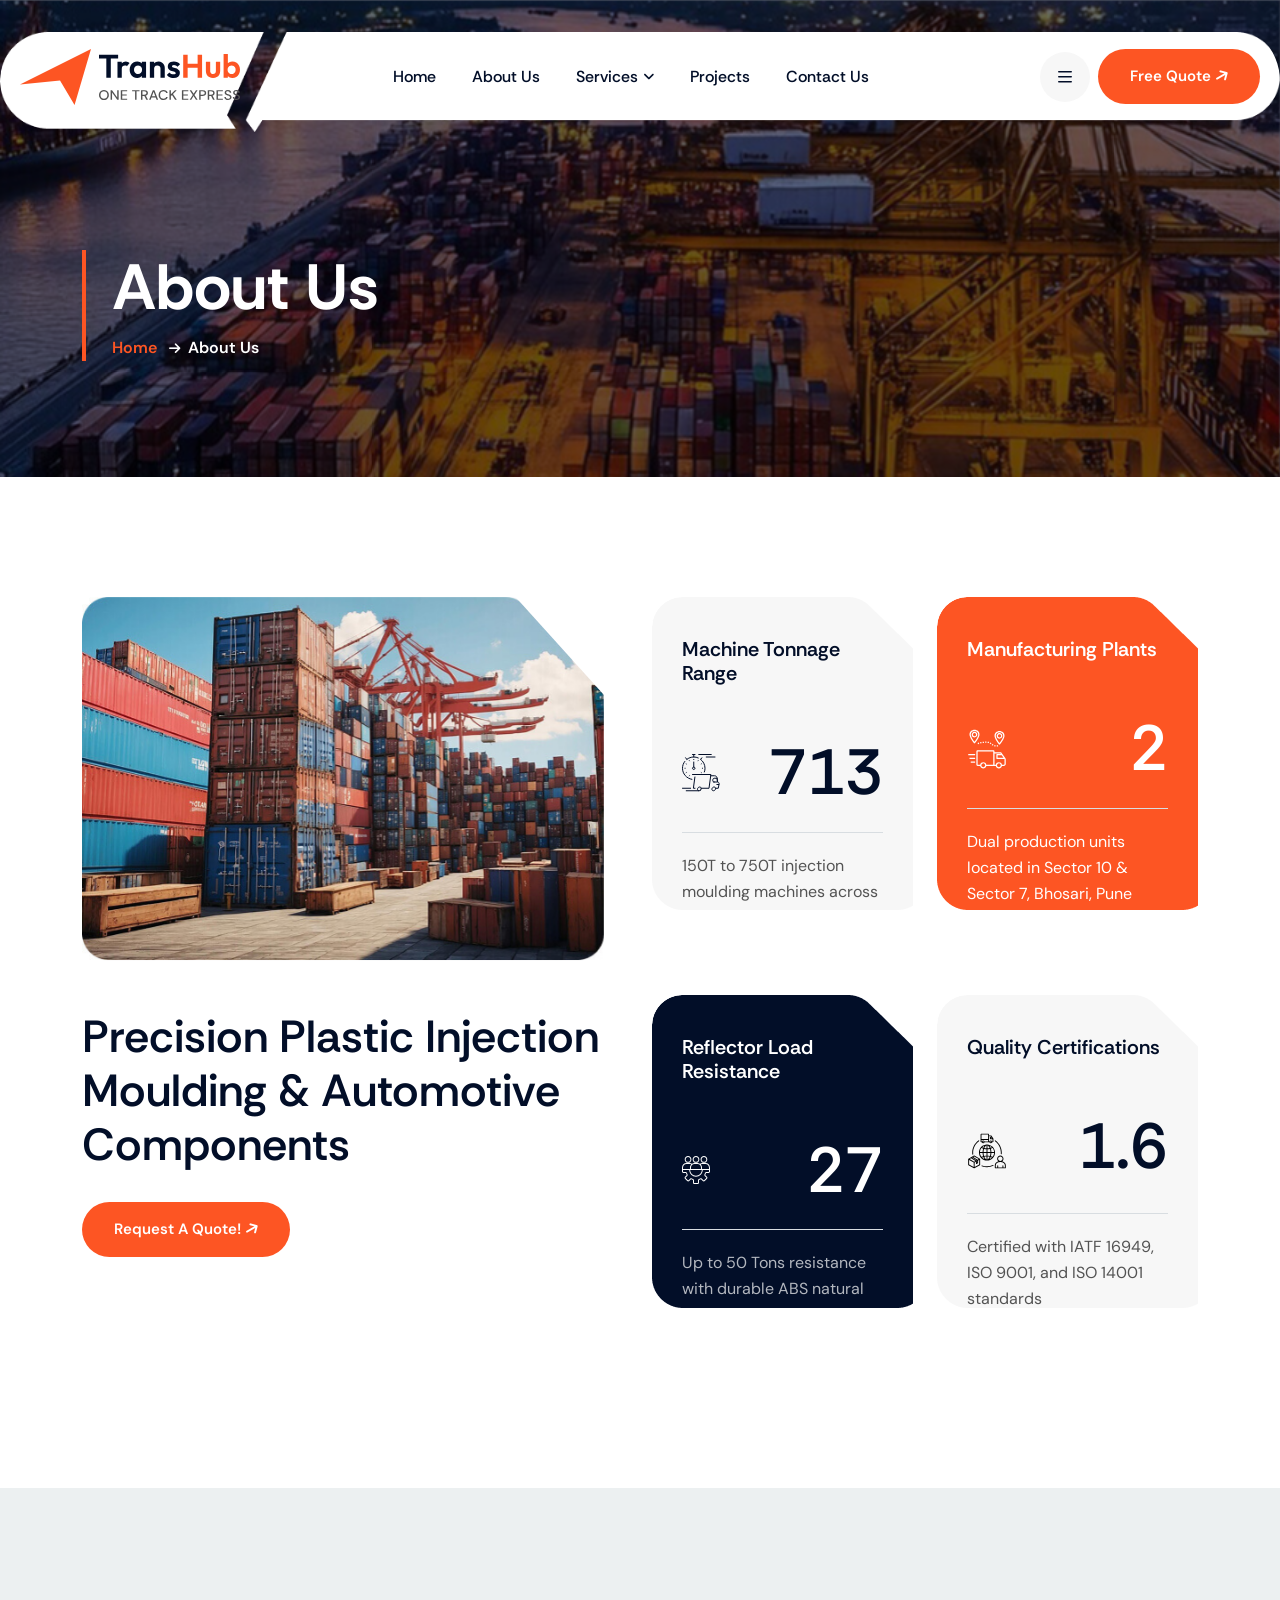
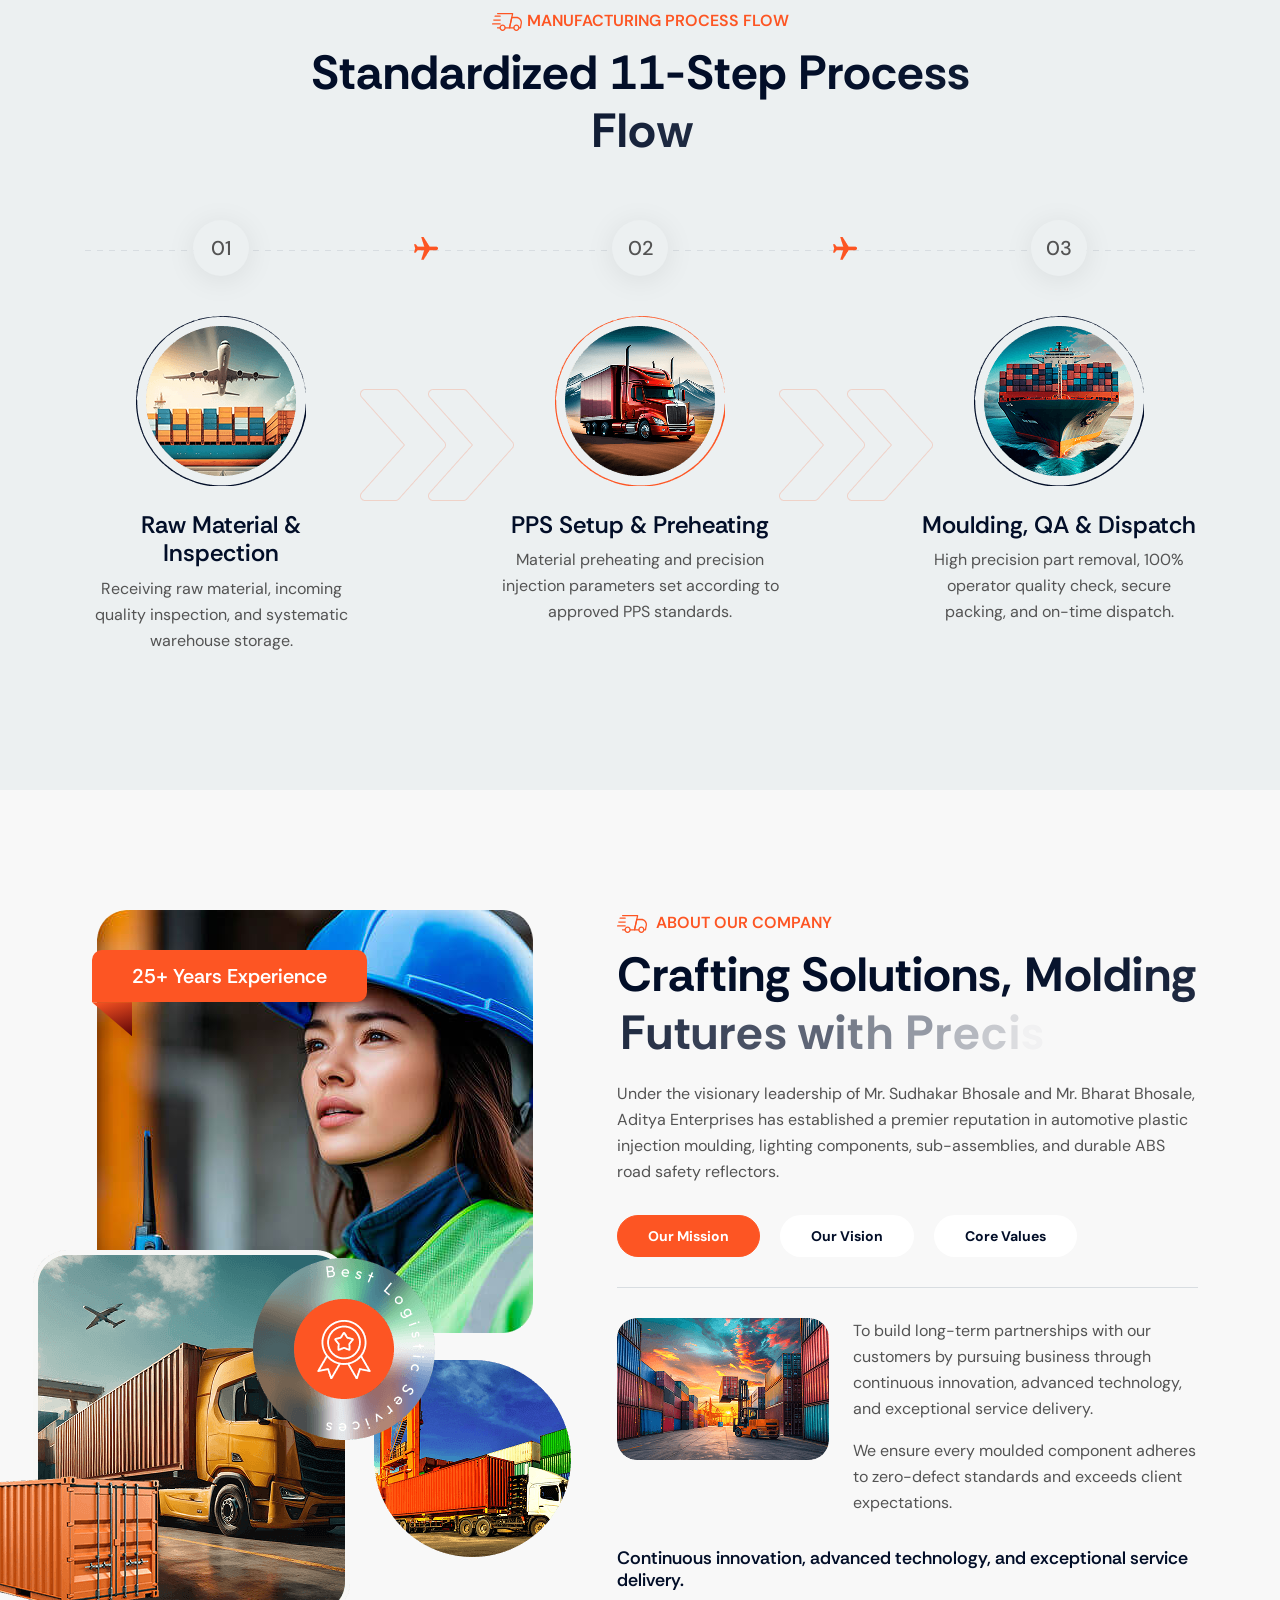
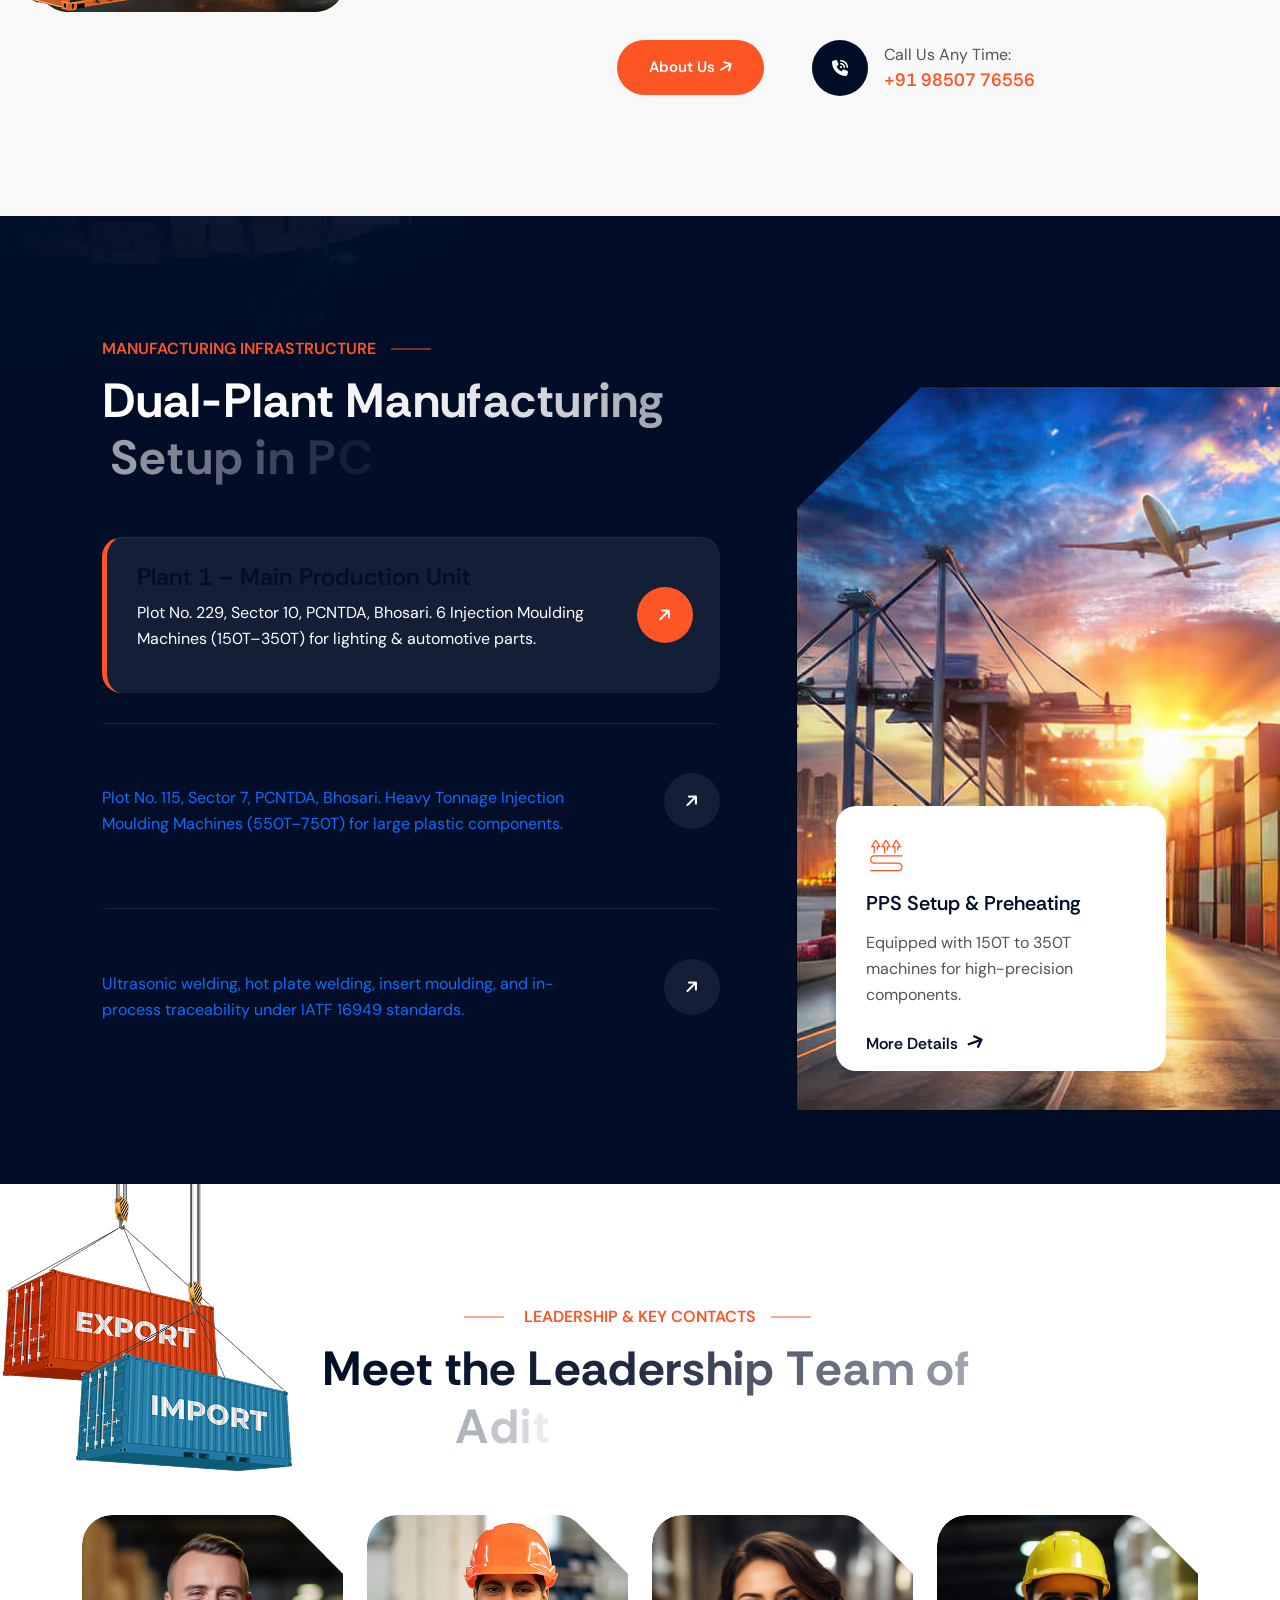
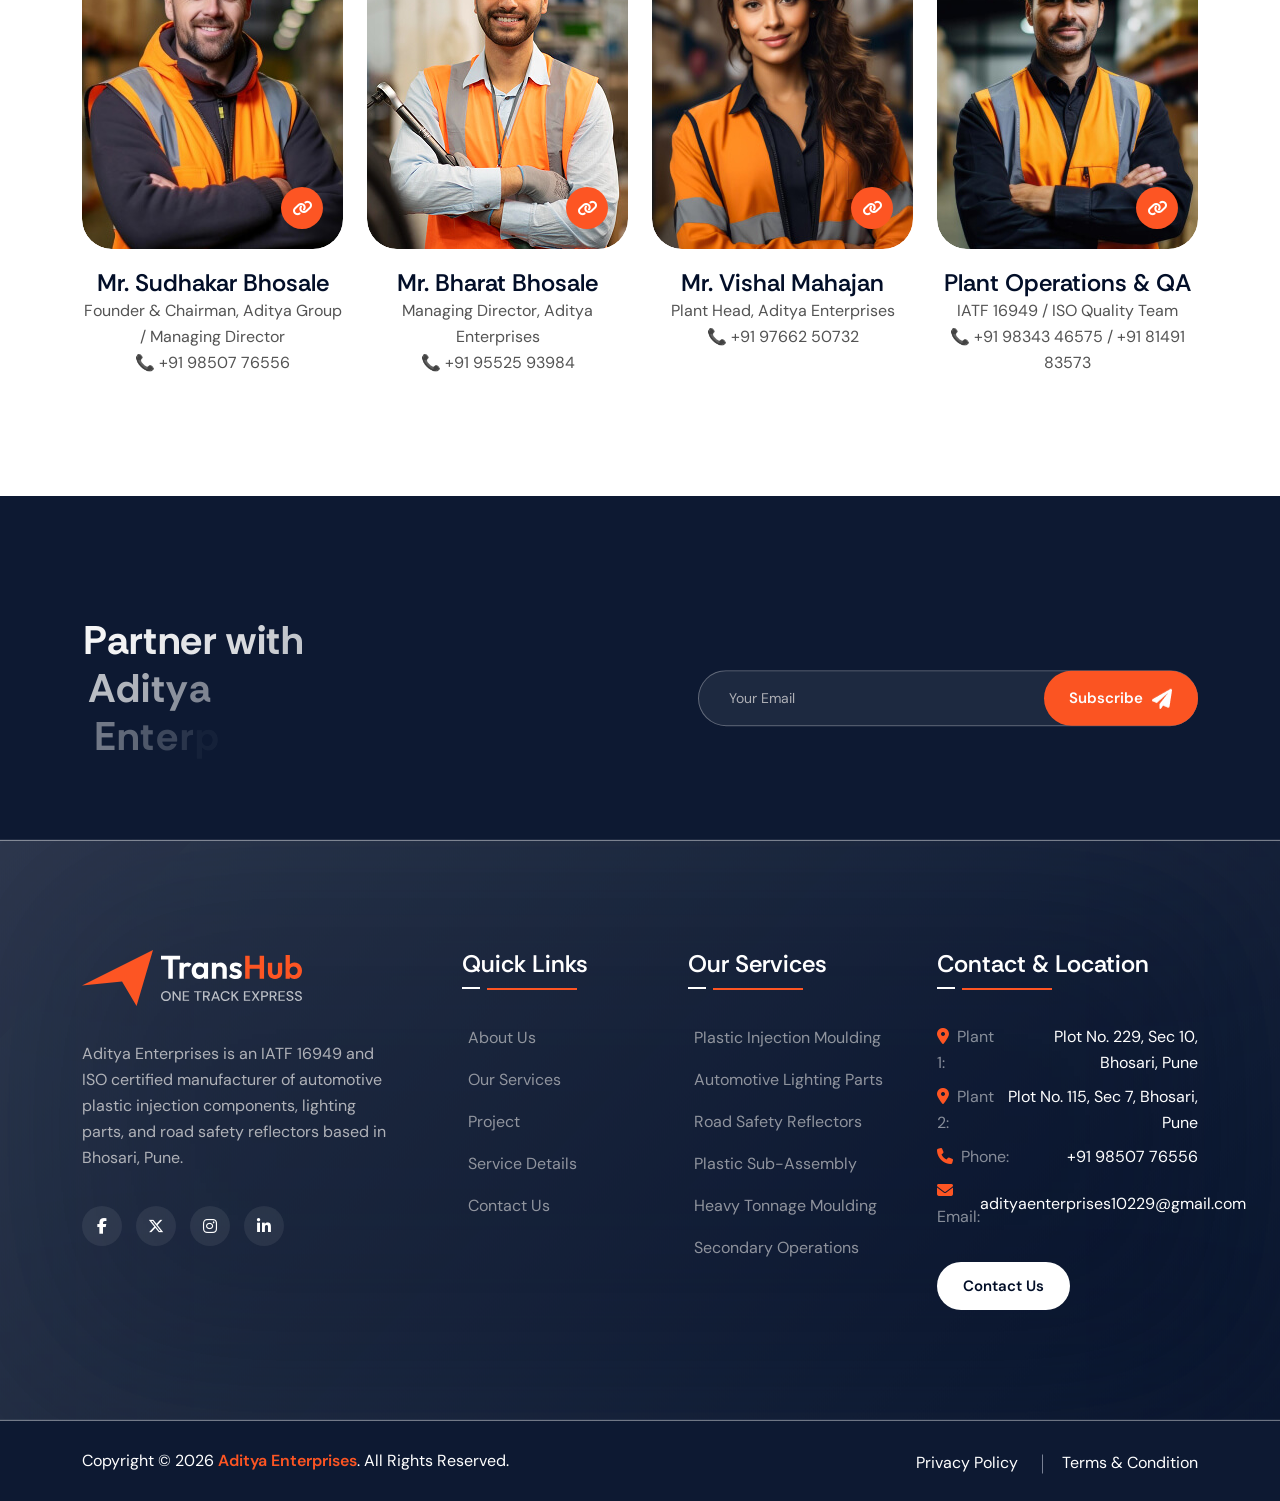
==== commit 4f6ddde7: "add service-single.html and update navigation links across site pages" ====
--- a/about.html
+++ b/about.html
@@ -5,10 +5,17 @@
     <meta charset="utf-8">
     <meta http-equiv="x-ua-compatible" content="ie=edge">
     <meta name="viewport" content="width=device-width, initial-scale=1, shrink-to-fit=no">
-    <meta name="description" content="TransHub is a modern Transport & Logistics HTML template for shipping, freight, trucking, courier and supply-chain businesses. Clean, responsive design for logistics companies, warehousing, delivery services and transport operators.">
-    <meta name="keywords" content="transport, logistics, shipping, freight, courier, supply chain, trucking, delivery, warehouse, cargo, transport company, responsive template">
-    <meta name="author" content="theme-village">
-    <title>TransHub - Transport & Logistics</title>
+    <meta name="description" content="Learn about Aditya Enterprises, founded by Mr. Sudhakar Bhosale. Dual manufacturing plants in Bhosari Pune specializing in plastic injection moulding (150T–750T) and automotive lighting components.">
+    <meta name="keywords" content="About Aditya Enterprises, Automotive Injection Moulding Company India, Road Safety Reflector Manufacturer, Plastic Injection Moulding Supplier in India, Bhosari Pune Plastic Manufacturer">
+    <meta name="author" content="Aditya Enterprises">
+    <meta property="og:type" content="website">
+    <meta property="og:title" content="About Us | Aditya Enterprises Bhosari Pune">
+    <meta property="og:description" content="Discover our purpose, mission, vision, dual-plant infrastructure in Bhosari MIDC, and leadership team under Mr. Sudhakar Bhosale and Mr. Bharat Bhosale.">
+    <meta property="og:image" content="assets/images/logo.svg">
+    <meta name="twitter:card" content="summary_large_image">
+    <meta name="twitter:title" content="About Us | Aditya Enterprises Bhosari Pune">
+    <meta name="twitter:description" content="Discover our purpose, mission, vision, dual-plant infrastructure in Bhosari MIDC, and leadership team under Mr. Sudhakar Bhosale and Mr. Bharat Bhosale.">
+    <title>About Us | Aditya Enterprises - Automotive Plastic Components Pune</title>
     <link rel="apple-touch-icon" href="assets/images/favicon.png">
     <link rel="shortcut icon" href="assets/images/favicon.ico">
     <!-- Google Fonts -->
@@ -50,7 +57,7 @@
             </svg>
          </button>
         </div>
-        <p>We are a reliable transport agency providing safe and timely logistics solutions. Our services cover local and long-distance transportation needs.</p>
+        <p>Aditya Enterprises is a leading manufacturer of high-precision automotive plastic components, lighting assemblies, and durable ABS road safety reflectors with dual manufacturing units in Bhosari, Pune.</p>
         <!-- Vertical Menu Start-->
 
         <div class="mt-3">
@@ -193,7 +200,7 @@
                 <div class="col-lg-6">
                     <div class="about-thumb me-lg-4">
                         <img class="img-fluid" src="assets/images/about-d.jpg" alt="">
-                        <h2 class="display-2">Digital & Trusted Transport Logistic Company</h2>
+                        <h2 class="display-2">Precision Plastic Injection Moulding &amp; Automotive Components</h2>
                         <a href="#" class="btn btn-primary">Request a Quote! <i class="fa fa-arrow-right"></i> <span></span>
                   </a>
                     </div>
@@ -202,43 +209,43 @@
                     <div class="row gy-4 abs-info-wrap">
                         <div class="col-lg-6 col-sm-6">
                             <div class="abs-info">
-                                <h3 class="display-5">Years Of Experience</h3>
+                                <h3 class="display-5">Machine Tonnage Range</h3>
                                 <div class="d-flex align-items-center justify-content-between border-bottom">
                                     <img src="assets/images/icons/time.svg" alt="About">
-                                    <span class="purecounter display-1" data-purecounter-end="25">25</span>
-                                </div>
-                                <p>With over four decades of experience providing</p>
+                                    <span class="purecounter display-1" data-purecounter-end="750">750</span>
+                                </div>
+                                <p>150T to 750T injection moulding machines across Plant 1 &amp; Plant 2</p>
                             </div>
                         </div>
                         <div class="col-lg-6 col-sm-6">
                             <div class="abs-info">
-                                <h3 class="display-5">Global Locations</h3>
+                                <h3 class="display-5">Manufacturing Plants</h3>
                                 <div class="d-flex align-items-center justify-content-between border-bottom">
                                     <img src="assets/images/icons/location.svg" alt="About">
-                                    <span class="purecounter display-1" data-purecounter-end="88">88</span>
-                                </div>
-                                <p>With over four decades of experience providing</p>
+                                    <span class="purecounter display-1" data-purecounter-end="2">2</span>
+                                </div>
+                                <p>Dual production units located in Sector 10 &amp; Sector 7, Bhosari, Pune</p>
                             </div>
                         </div>
                         <div class="col-lg-6 col-sm-6">
                             <div class="abs-info">
-                                <h3 class="display-5">Total Employee</h3>
+                                <h3 class="display-5">Reflector Load Resistance</h3>
                                 <div class="d-flex align-items-center justify-content-between border-bottom">
                                     <img src="assets/images/icons/employee.svg" alt="About">
-                                    <span class="purecounter display-1" data-purecounter-end="15">25</span>
-                                </div>
-                                <p>With over four decades of experience providing</p>
+                                    <span class="purecounter display-1" data-purecounter-end="50">50</span>
+                                </div>
+                                <p>Up to 50 Tons resistance with durable ABS natural plastic construction</p>
                             </div>
                         </div>
                         <div class="col-lg-6 col-sm-6">
                             <div class="abs-info">
-                                <h3 class="display-5">Annual Revenue</h3>
+                                <h3 class="display-5">Quality Certifications</h3>
                                 <div class="d-flex align-items-center justify-content-between border-bottom">
                                     <img src="assets/images/icons/revenue.svg" alt="About">
-                                    <h4 class="display-1 purecounter" data-purecounter-currency=" " data-purecounter-end="7500">
-                                        30</h4>
-                                </div>
-                                <p>With over four decades of experience providing</p>
+                                    <h4 class="display-1 purecounter" data-purecounter-currency=" " data-purecounter-end="3">
+                                        3</h4>
+                                </div>
+                                <p>Certified with IATF 16949, ISO 9001, and ISO 14001 standards</p>
                             </div>
                         </div>
                     </div>
@@ -260,8 +267,8 @@
                      d="M24.375 18c-1.722 0-3.125-1.441-3.125-3.214s1.403-3.215 3.125-3.215c1.723 0 3.125 1.442 3.125 3.215S26.098 18 24.375 18m0-5.143c-1.034 0-1.875.866-1.875 1.929s.841 1.928 1.875 1.928 1.875-.865 1.875-1.928-.841-1.929-1.875-1.929M10.625 18C8.903 18 7.5 16.559 7.5 14.786s1.403-3.215 3.125-3.215c1.723 0 3.125 1.442 3.125 3.215S12.348 18 10.625 18m0-5.143c-1.034 0-1.875.866-1.875 1.929s.841 1.928 1.875 1.928 1.875-.865 1.875-1.928c0-1.064-.841-1.929-1.875-1.929m-2.5-9h-5a.62.62 0 0 1-.442-.188.65.65 0 0 1 0-.91.62.62 0 0 1 .442-.188h5c.166 0 .325.068.442.189a.65.65 0 0 1 0 .909.62.62 0 0 1-.442.188m0 3.857h-6.25a.62.62 0 0 1-.442-.188.65.65 0 0 1 0-.91.62.62 0 0 1 .442-.187h6.25c.166 0 .325.067.442.188a.65.65 0 0 1 0 .909.62.62 0 0 1-.442.188m0 3.857h-7.5a.62.62 0 0 1-.442-.188.65.65 0 0 1 0-.909.62.62 0 0 1 .442-.188h7.5c.166 0 .325.067.442.188a.65.65 0 0 1 0 .91.62.62 0 0 1-.442.187" />
                   <path fill="#fd5523"
                      d="M17.5 15.429h-4.375a.62.62 0 0 1-.442-.189.65.65 0 0 1 0-.909.62.62 0 0 1 .442-.188H17l2.84-12.857H5.625a.62.62 0 0 1-.442-.189.65.65 0 0 1 0-.909A.62.62 0 0 1 5.625 0h15a.61.61 0 0 1 .488.241.65.65 0 0 1 .122.543L18.11 14.927a.65.65 0 0 1-.22.36.6.6 0 0 1-.39.142" />
-               </svg>WORKING PROCESS</span>
-                <h2 class="sec-title">Logistics Solutions to Help Businesses</h2>
+               </svg>MANUFACTURING PROCESS FLOW</span>
+                <h2 class="sec-title">Standardized 11-Step Process Flow</h2>
             </div>
             <div class="process-wrapper d-flex justify-content-between flex-wrap mt-5">
                 <div class="process-card text-center fadeInUp" data-delay=".2">
@@ -269,8 +276,8 @@
                     <div class="process-thumb rounded-circle d-flex align-items-center justify-content-center">
                         <img src="assets/images/st1.png" alt="request pickup">
                     </div>
-                    <h3 class="display-4">Select Services</h3>
-                    <p>Lorain Air freight service deliver knowledge opportunity</p>
+                    <h3 class="display-4">Raw Material &amp; Inspection</h3>
+                    <p>Receiving raw material, incoming quality inspection, and systematic warehouse storage.</p>
                 </div>
 
                 <div class="process-card text-center fadeInUp" data-delay=".4">
@@ -278,8 +285,8 @@
                     <div class="process-thumb rounded-circle d-flex align-items-center justify-content-center">
                         <img src="assets/images/st2.png" alt="request pickup">
                     </div>
-                    <h3 class="display-4">Parcel Information</h3>
-                    <p>Lorain Air freight service deliver knowledge opportunity</p>
+                    <h3 class="display-4">PPS Setup &amp; Preheating</h3>
+                    <p>Material preheating and precision injection parameters set according to approved PPS standards.</p>
                 </div>
 
                 <div class="process-card text-center fadeInUp" data-delay=".6">
@@ -287,8 +294,8 @@
                     <div class="process-thumb rounded-circle d-flex align-items-center justify-content-center">
                         <img src="assets/images/st3.png" alt="request pickup">
                     </div>
-                    <h3 class="display-4">Transportation</h3>
-                    <p>Lorain Air freight service deliver knowledge opportunity</p>
+                    <h3 class="display-4">Moulding, QA &amp; Dispatch</h3>
+                    <p>High precision part removal, 100% operator quality check, secure packing, and on-time dispatch.</p>
                 </div>
             </div>
         </div>
@@ -329,56 +336,56 @@
                            d="M17.5 15.429h-4.375a.62.62 0 0 1-.442-.189.65.65 0 0 1 0-.909.62.62 0 0 1 .442-.188H17l2.84-12.857H5.625a.62.62 0 0 1-.442-.189.65.65 0 0 1 0-.909A.62.62 0 0 1 5.625 0h15a.61.61 0 0 1 .488.241.65.65 0 0 1 .122.543L18.11 14.927a.65.65 0 0 1-.22.36.6.6 0 0 1-.39.142" />
                      </svg>
                      About Our Company</span>
-                        <h2 class="sec-title">Our services increase the productivity of your work.</h2>
-                        <p>Our global logistics expertise, advanced supply chain technology & customized logistics solutions will help you analyze, develop, and implement successful </p>
+                        <h2 class="sec-title">Crafting Solutions, Molding Futures with Precision</h2>
+                        <p>Under the visionary leadership of Mr. Sudhakar Bhosale and Mr. Bharat Bhosale, Aditya Enterprises has established a premier reputation in automotive plastic injection moulding, lighting components, sub-assemblies, and durable ABS road safety reflectors.</p>
 
                         <ul class="nav nav-tabs" id="myTab" role="tablist">
                             <li class="nav-item" role="presentation">
                                 <button class="nav-link active" id="mission-tab" data-bs-toggle="tab" data-bs-target="#mission" type="button" role="tab" aria-controls="mission" aria-selected="true">Our Mission</button>
                             </li>
                             <li class="nav-item" role="presentation">
-                                <button class="nav-link" id="vission-tab" data-bs-toggle="tab" data-bs-target="#vission" type="button" role="tab" aria-controls="vission" aria-selected="false">Our Vission</button>
+                                <button class="nav-link" id="vission-tab" data-bs-toggle="tab" data-bs-target="#vission" type="button" role="tab" aria-controls="vission" aria-selected="false">Our Vision</button>
                             </li>
                             <li class="nav-item" role="presentation">
-                                <button class="nav-link" id="history-tab" data-bs-toggle="tab" data-bs-target="#history" type="button" role="tab" aria-controls="history" aria-selected="false">Our History</button>
+                                <button class="nav-link" id="history-tab" data-bs-toggle="tab" data-bs-target="#history" type="button" role="tab" aria-controls="history" aria-selected="false">Core Values</button>
                             </li>
                         </ul>
                         <div class="tab-content" id="myTabContent">
                             <div class="tab-pane fade show active" id="mission" role="tabpanel" aria-labelledby="mission-tab">
                                 <div class="d-sm-flex gap-4 mb-3">
                                     <div class="tab-img">
-                                        <img src="assets/images/ab-t1.png" alt="tab" class="rounded-4">
+                                        <img src="assets/images/ab-t1.png" alt="Mission" class="rounded-4">
                                     </div>
                                     <div class="tab-txt">
-                                        <p>Logistic & transport Group is a forward-thinking real estate consultancy and investment advisory firm with over 25 years of industry experience.</p>
-                                        <p>We specialize in delivering strategic guidance, project development support,</p>
+                                        <p>To build long-term partnerships with our customers by pursuing business through continuous innovation, advanced technology, and exceptional service delivery.</p>
+                                        <p>We ensure every moulded component adheres to zero-defect standards and exceeds client expectations.</p>
                                     </div>
                                 </div>
-                                <h6>We specialize in delivering strategic guidance, project development support,</h6>
+                                <h6>Continuous innovation, advanced technology, and exceptional service delivery.</h6>
                             </div>
                             <div class="tab-pane fade" id="vission" role="tabpanel" aria-labelledby="vission-tab">
                                 <div class="d-sm-flex gap-4 mb-3">
                                     <div class="tab-img">
-                                        <img src="assets/images/ab-t1.png" alt="tab" class="rounded-4">
+                                        <img src="assets/images/ab-t1.png" alt="Vision" class="rounded-4">
                                     </div>
                                     <div class="tab-txt">
-                                        <p>Logistic & transport Group is a forward-thinking real estate consultancy and investment advisory firm with over 25 years of industry experience.</p>
-                                        <p>We specialize in delivering strategic guidance, project development support,</p>
+                                        <p>To be a market leader in the field of injection moulding and related services, with enhanced customer relationships, service excellence, and profitability.</p>
+                                        <p>Expanding capabilities across automotive, lighting, agricultural, and industrial sectors.</p>
                                     </div>
                                 </div>
-                                <h6>We specialize in delivering strategic guidance, project development support,</h6>
+                                <h6>Market leadership through quality, trust, and technological excellence.</h6>
                             </div>
                             <div class="tab-pane fade" id="history" role="tabpanel" aria-labelledby="history-tab">
                                 <div class="d-sm-flex gap-4 mb-3">
                                     <div class="tab-img">
-                                        <img src="assets/images/ab-t1.png" alt="tab" class="rounded-4">
+                                        <img src="assets/images/ab-t1.png" alt="Core Values" class="rounded-4">
                                     </div>
                                     <div class="tab-txt">
-                                        <p>Logistic & transport Group is a forward-thinking real estate consultancy and investment advisory firm with over 25 years of industry experience.</p>
-                                        <p>We specialize in delivering strategic guidance, project development support,</p>
+                                        <p>We believe in treating our customers with respect and faith. We grow through dedication, creativity, and innovation — integrating honesty, integrity, and business ethics into every aspect of our operations.</p>
+                                        <p>Purpose: To provide quality services that exceed customer expectations with a focus on long-term relationships.</p>
                                     </div>
                                 </div>
-                                <h6>We specialize in delivering strategic guidance, project development support,</h6>
+                                <h6>Integrity, honesty, dedication, and zero-defect manufacturing ethics.</h6>
                             </div>
                         </div>
                         <!-- tab content end -->
@@ -391,7 +398,7 @@
                               class="fa-solid fa-phone-volume"></i></span>
                                 <div class="conn-txt ms-3">
                                     <p class="m-0">Call Us Any Time:</p>
-                                    <a class="h6 text-primary" href="tel:148359505285">148 359 505 285</a>
+                                    <a class="h6 text-primary" href="tel:+919850776556">+91 98507 76556</a>
                                 </div>
                             </div>
                         </div>
@@ -409,17 +416,16 @@
         <div class="container ct-container">
             <div class="row">
                 <div class="col-lg-7 pe-lg-5">
-                    <span class="sub-title2 fadeInUp single">Proven Success</span>
+                    <span class="sub-title2 fadeInUp single">Manufacturing Infrastructure</span>
                     <h2 class="sec-title text-info">
-                        We have helped clients optimize all logistics operations.</h2>
+                        Dual-Plant Manufacturing Setup in PCNTDA, Bhosari</h2>
                     <div class="ct-tab nav flex-column nav-pills me-3" id="v-pills-tab" role="tablist" aria-orientation="vertical">
                         <div class="nav-item" role="presentation">
                             <div class="nav-link d-flex align-items-center justify-content-between active" id="air-tab" data-bs-toggle="tab" data-bs-target="#air" type="button" role="tab" aria-controls="air" aria-selected="true">
 
                                 <div class="th-info">
-                                    <h4>Air Freight Solution</h4>
-                                    <p>Our cargo service ensures reduced costs through efficient logis tics and streamlined operations.
-                                    </p>
+                                    <h4>Plant 1 – Main Production Unit</h4>
+                                    <p>Plot No. 229, Sector 10, PCNTDA, Bhosari. 6 Injection Moulding Machines (150T–350T) for lighting &amp; automotive parts.</p>
                                 </div>
                                 <a href="#" class="icon-lg rounded-circle"><i class="fa fa-arrow-right"></i></a>
                             </div>
@@ -428,9 +434,8 @@
                             <div class="nav-link d-flex align-items-center justify-content-between" id="byroad-tab" data-bs-toggle="tab" data-bs-target="#byroad" type="button" role="tab" aria-controls="byroad" aria-selected="false">
                                 <div class="th-info">
 
-                                    <h4>Warehouse Inventory</h4>
-                                    <p>Our cargo service ensures reduced costs through efficient logis tics and streamlined operations.
-                                    </p>
+                                    <h4>Plant 2 – Auxiliary Production Unit</h4>
+                                    <p>Plot No. 115, Sector 7, PCNTDA, Bhosari. Heavy Tonnage Injection Moulding Machines (550T–750T) for large plastic components.</p>
                                 </div>
                                 <a href="#" class="icon-lg rounded-circle"><i class="fa fa-arrow-right"></i></a>
                             </div>
@@ -438,9 +443,8 @@
                         <div class="nav-item" role="presentation">
                             <div class="nav-link d-flex align-items-center justify-content-between" id="road-tab" data-bs-toggle="tab" data-bs-target="#road" type="button" role="tab" aria-controls="road" aria-selected="false">
                                 <div class="th-info">
-                                    <h4>By Road Instant Solution</h4>
-                                    <p>Our cargo service ensures reduced costs through efficient logis tics and streamlined operations.
-                                    </p>
+                                    <h4>Quality Assurance &amp; Sub-Assembly</h4>
+                                    <p>Ultrasonic welding, hot plate welding, insert moulding, and in-process traceability under IATF 16949 standards.</p>
                                 </div>
                                 <a href="#" class="icon-lg rounded-circle"><i class="fa fa-arrow-right"></i></a>
                             </div>
@@ -457,8 +461,8 @@
                                 </div>
                                 <div class="opt-card bg-white  rounded-4">
                                     <span><img src="assets/images/tab-icon.png" alt=""></span>
-                                    <h5>Parcel Information</h5>
-                                    <p>Lorain Air freight service deliver knowledge opportunity</p>
+                                    <h5>PPS Setup &amp; Preheating</h5>
+                                    <p>Equipped with 150T to 350T machines for high-precision components.</p>
                                     <a class="link-btn" href="service/service-single.html">More Details <i
                                  class="fa fa-arrow-right"></i></a>
                                 </div>
@@ -471,8 +475,8 @@
                                 </div>
                                 <div class="opt-card bg-white  rounded-4">
                                     <span><img src="assets/images/tab-icon.png" alt=""></span>
-                                    <h5>Parcel Information</h5>
-                                    <p>Lorain Air freight service deliver knowledge opportunity</p>
+                                    <h5>PPS Setup &amp; Preheating</h5>
+                                    <p>Equipped with 550T to 750T heavy tonnage machines for large parts.</p>
                                     <a class="link-btn" href="service/service-single.html">More Details <i
                                  class="fa fa-arrow-right"></i></a>
                                 </div>
@@ -485,8 +489,8 @@
                                 </div>
                                 <div class="opt-card bg-white  rounded-4">
                                     <span><img src="assets/images/tab-icon.png" alt=""></span>
-                                    <h5>By Road Instant Solution</h5>
-                                    <p>Lorain Air freight service deliver knowledge opportunity</p>
+                                    <h5>Quality Assurance &amp; Sub-Assembly</h5>
+                                    <p>Ultrasonic welding, secondary operations &amp; zero-defect quality systems.</p>
                                     <a class="link-btn" href="service/service-single.html">More Details <i
                                  class="fa fa-arrow-right"></i></a>
                                 </div>
@@ -504,8 +508,8 @@
         <img src="assets/images/slide-sh1.png" alt="icon" class="abs-img d-none d-lg-block top-0 stat-0">
         <div class="container">
             <div class="sec-intro mx-auto text-center">
-                <span class="sub-title2 fadeInUp">our Expert Team Members</span>
-                <h2 class="sec-title">Meet our Special Support Team Members!</h2>
+                <span class="sub-title2 fadeInUp">Leadership &amp; Key Contacts</span>
+                <h2 class="sec-title">Meet the Leadership Team of Aditya Enterprises</h2>
             </div>
             <div class="row gy-5">
                 <div class="col-lg-3 col-sm-6">
@@ -523,8 +527,8 @@
                             </div>
                         </div>
                         <div class="team-info">
-                            <h3 class="display-4 mb-0"><a href="single-team.html">Jenny Noah</a></h3>
-                            <span>Head of operations</span>
+                            <h3 class="display-4 mb-0"><a href="single-team.html">Mr. Sudhakar Bhosale</a></h3>
+                            <span>Founder &amp; Chairman, Aditya Group / Managing Director<br>📞 +91 98507 76556</span>
                         </div>
                     </div>
                 </div>
@@ -543,8 +547,8 @@
                             </div>
                         </div>
                         <div class="team-info">
-                            <h3 class="display-4 mb-0"><a href="single-team.html">Jenny Mache</a></h3>
-                            <span>Head of operations</span>
+                            <h3 class="display-4 mb-0"><a href="single-team.html">Mr. Bharat Bhosale</a></h3>
+                            <span>Managing Director, Aditya Enterprises<br>📞 +91 95525 93984</span>
                         </div>
                     </div>
                 </div>
@@ -563,8 +567,8 @@
                             </div>
                         </div>
                         <div class="team-info">
-                            <h3 class="display-4 mb-0"><a href="single-team.html">Sofia Melisa</a></h3>
-                            <span>Project Manager</span>
+                            <h3 class="display-4 mb-0"><a href="single-team.html">Mr. Vishal Mahajan</a></h3>
+                            <span>Plant Head, Aditya Enterprises<br>📞 +91 97662 50732</span>
                         </div>
                     </div>
                 </div>
@@ -583,8 +587,8 @@
                             </div>
                         </div>
                         <div class="team-info">
-                            <h3 class="display-4 mb-0"><a href="single-team.html">Shane Darren</a></h3>
-                            <span>Head of operations</span>
+                            <h3 class="display-4 mb-0"><a href="single-team.html">Plant Operations &amp; QA</a></h3>
+                            <span>IATF 16949 / ISO Quality Team<br>📞 +91 98343 46575 / +91 81491 83573</span>
                         </div>
                     </div>
                 </div>
@@ -600,7 +604,7 @@
         <div class="container">
             <div class="d-md-flex justify-content-between align-items-center footer-top">
                 <div class="subs-head">
-                    <h2 class="display-4 text-white sec-title">Subscribe Our Newsletter</h2>
+                    <h2 class="display-4 text-white sec-title">Partner with Aditya Enterprises</h2>
                 </div>
                 <div class="subs-widget fadeInUp">
                     <form action="#" class="position-relative">
@@ -617,7 +621,7 @@
                         <div class="f-logo">
                             <a href="index.html"><img src="assets/images/logo-w.svg" alt="Logo"></a>
                         </div>
-                        <p>Our dedication lies in embracing challeng es and pioneering innovation within the more atractive advertising sector.</p>
+                        <p>Aditya Enterprises is an IATF 16949 and ISO certified manufacturer of automotive plastic injection components, lighting parts, and road safety reflectors based in Bhosari, Pune.</p>
                         <div class="social-share">
                             <a href="#"><i class="fab fa-facebook-f"></i></a>
                             <a href="#"><i class="fab fa-x-twitter"></i></a>
@@ -634,8 +638,8 @@
                             <li><a href="about.html">About Us</a></li>
                             <li><a href="services.html">Our Services</a></li>
                             <li><a href="projects.html">Project</a></li>
-                            <li><a href="faq.html">FAQ's</a></li>
-                            <li><a href="blog.html">Our Blog</a></li>
+                            <li><a href="service/service-single.html">Service Details</a></li>
+                            
                             <li><a href="contact.html">Contact Us</a></li>
                         </ul>
                     </div>
@@ -645,31 +649,35 @@
                     <div class="footer-widget">
                         <h3 class="widget-title">Our Services</h3>
                         <ul>
-                            <li><a href="service/service-single.html">Ship Fright Shipping</a></li>
-                            <li><a href="service/service-single.html">Less Than Truckload</a></li>
-                            <li><a href="service/service-single.html">Container Freight</a></li>
-                            <li><a href="service/service-single.html">Adult Health</a></li>
-                            <li><a href="service/service-single.html">Rail Freight Shipping</a></li>
-                            <li><a href="service/service-single.html">Air Fright Trucking</a></li>
+                            <li><a href="service/service-single.html">Plastic Injection Moulding</a></li>
+                            <li><a href="service/service-single.html">Automotive Lighting Parts</a></li>
+                            <li><a href="service/service-single.html">Road Safety Reflectors</a></li>
+                            <li><a href="service/service-single.html">Plastic Sub-Assembly</a></li>
+                            <li><a href="service/service-single.html">Heavy Tonnage Moulding</a></li>
+                            <li><a href="service/service-single.html">Secondary Operations</a></li>
                         </ul>
                     </div>
                 </div>
 
                 <div class="col-lg-3 col-sm-4 offset-sm-1 offset-lg-0">
                     <div class="footer-widget contact-widget">
-                        <h3 class="widget-title">Opening Hours</h3>
+                        <h3 class="widget-title">Contact &amp; Location</h3>
                         <div class="opening-inner">
-                            <div class="d-flex align-items-center justify-content-between mb-3">
-                                <span>Week Days</span>
-                                <span>09.00 - 7.00</span>
-                            </div>
-                            <div class="d-flex align-items-center justify-content-between mb-3">
-                                <span>Saturday</span>
-                                <span>08.00 - 2.00</span>
-                            </div>
-                            <div class="d-flex align-items-center justify-content-between mb-3">
-                                <span>Sunday</span>
-                                <span>Day Off</span>
+                            <div class="d-flex align-items-start justify-content-between mb-2">
+                                <span class="text-white-50"><i class="fa fa-map-marker-alt text-primary me-2"></i>Plant 1:</span>
+                                <span class="text-end text-white">Plot No. 229, Sec 10, Bhosari, Pune</span>
+                            </div>
+                            <div class="d-flex align-items-start justify-content-between mb-2">
+                                <span class="text-white-50"><i class="fa fa-map-marker-alt text-primary me-2"></i>Plant 2:</span>
+                                <span class="text-end text-white">Plot No. 115, Sec 7, Bhosari, Pune</span>
+                            </div>
+                            <div class="d-flex align-items-center justify-content-between mb-2">
+                                <span class="text-white-50"><i class="fa fa-phone text-primary me-2"></i>Phone:</span>
+                                <span class="text-end text-white">+91 98507 76556</span>
+                            </div>
+                            <div class="d-flex align-items-center justify-content-between mb-2">
+                                <span class="text-white-50"><i class="fa fa-envelope text-primary me-2"></i>Email:</span>
+                                <span class="text-end text-white">adityaenterprises10229@gmail.com</span>
                             </div>
                         </div>
                         <a href="contact.html" class="btn btn-info btn-xs mt-4">Contact Us <span></span></a>
@@ -681,7 +689,7 @@
             <div class="container">
                 <div class="d-flex flex-wrap justify-content-between align-items-center">
                     <p class="text-info copy-right mb-0 order-2 order-md-1">
-                        Copyright &copy; 2026 <a href="#">Transhub</a> All Rights Reserved.</p>
+                        Copyright &copy; 2026 <a href="index.html">Aditya Enterprises</a>. All Rights Reserved.</p>
                     <nav class="footer-nav order-1 order-md-2">
                         <ul>
                             <li><a href="#">Privacy Policy </a></li>
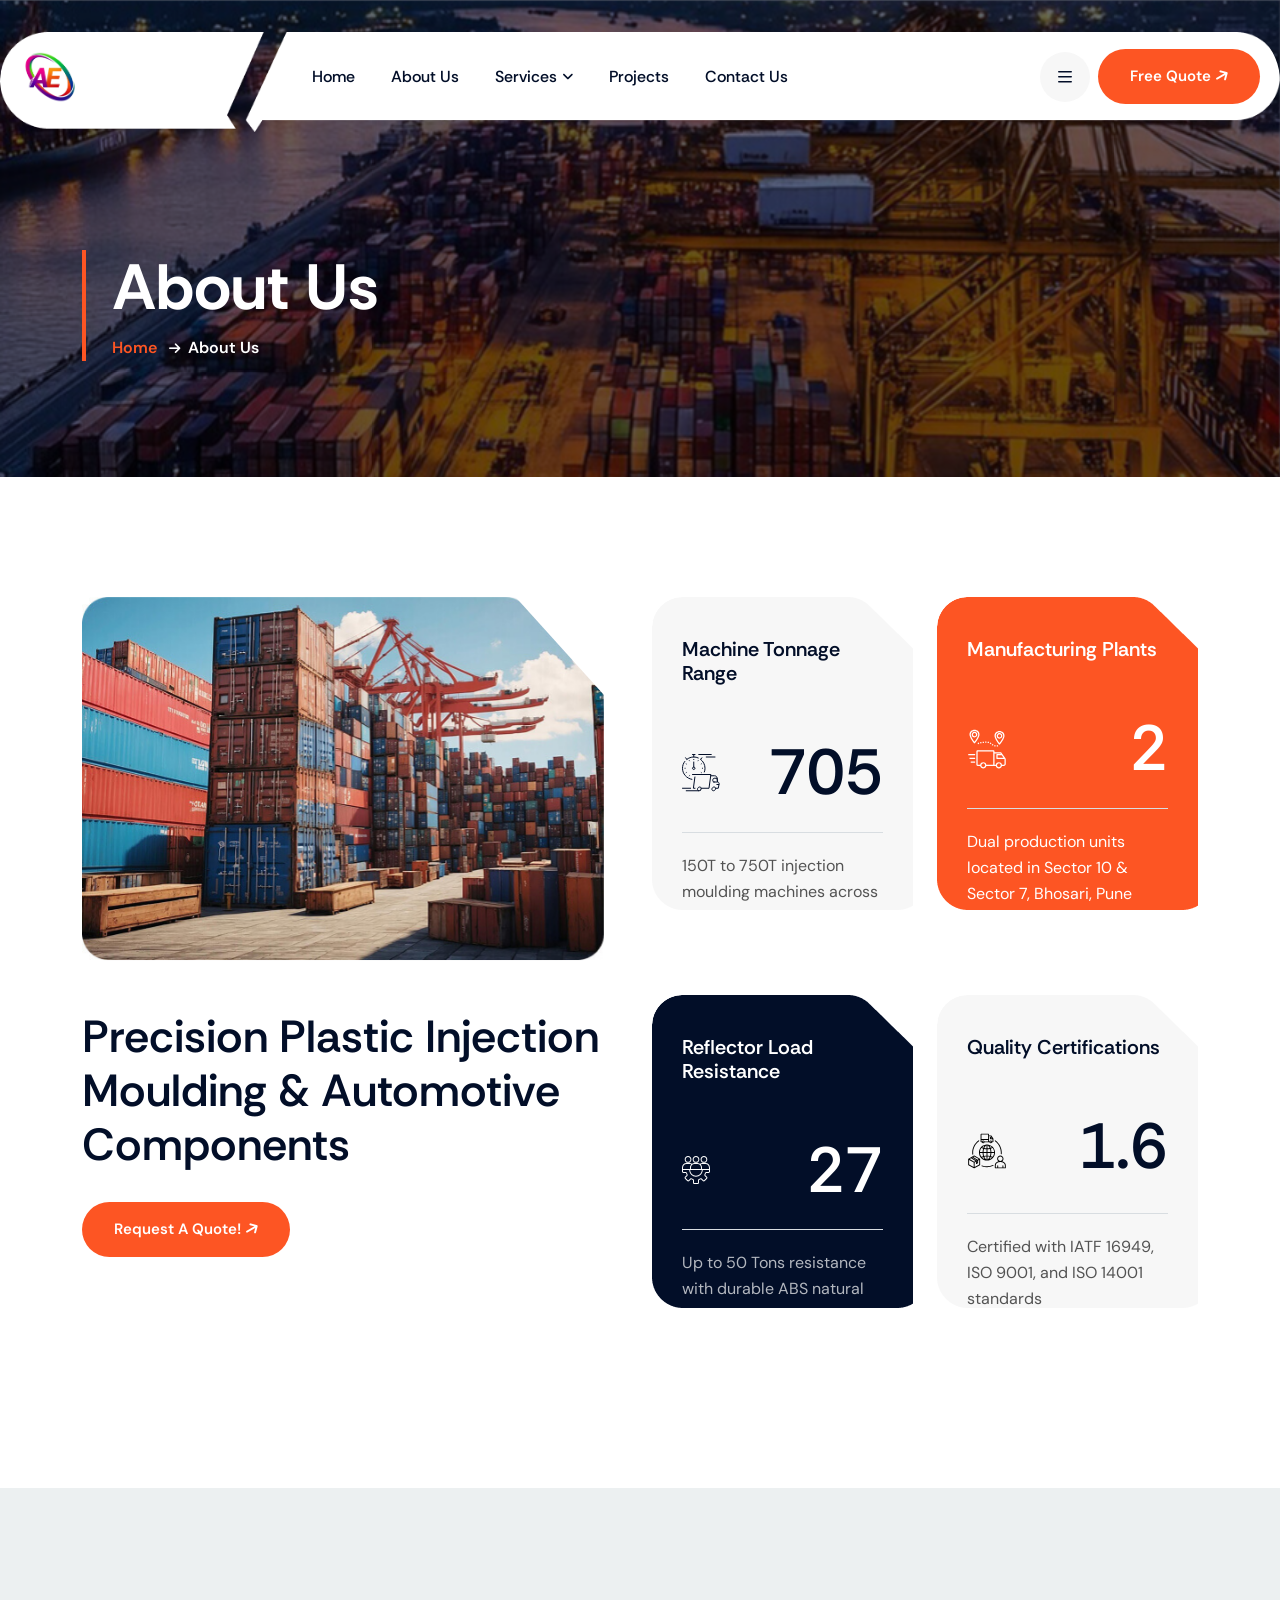
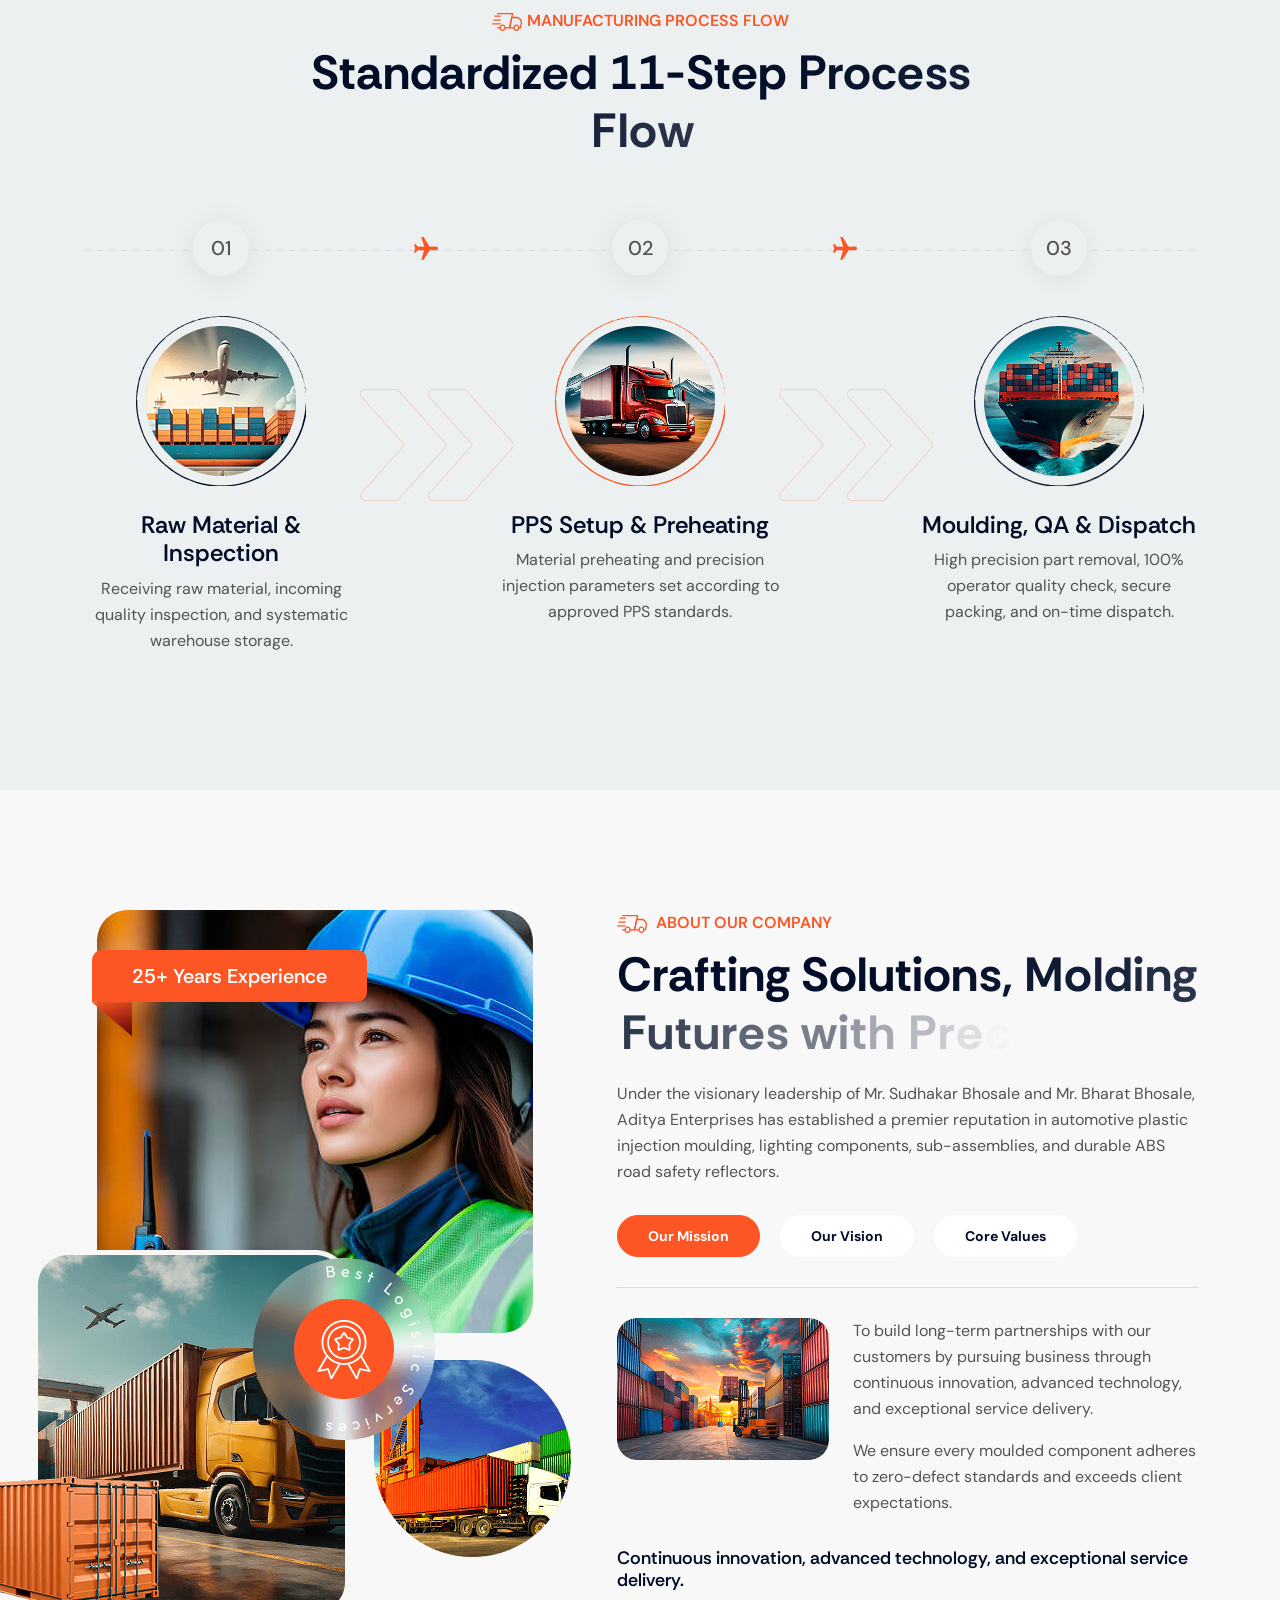
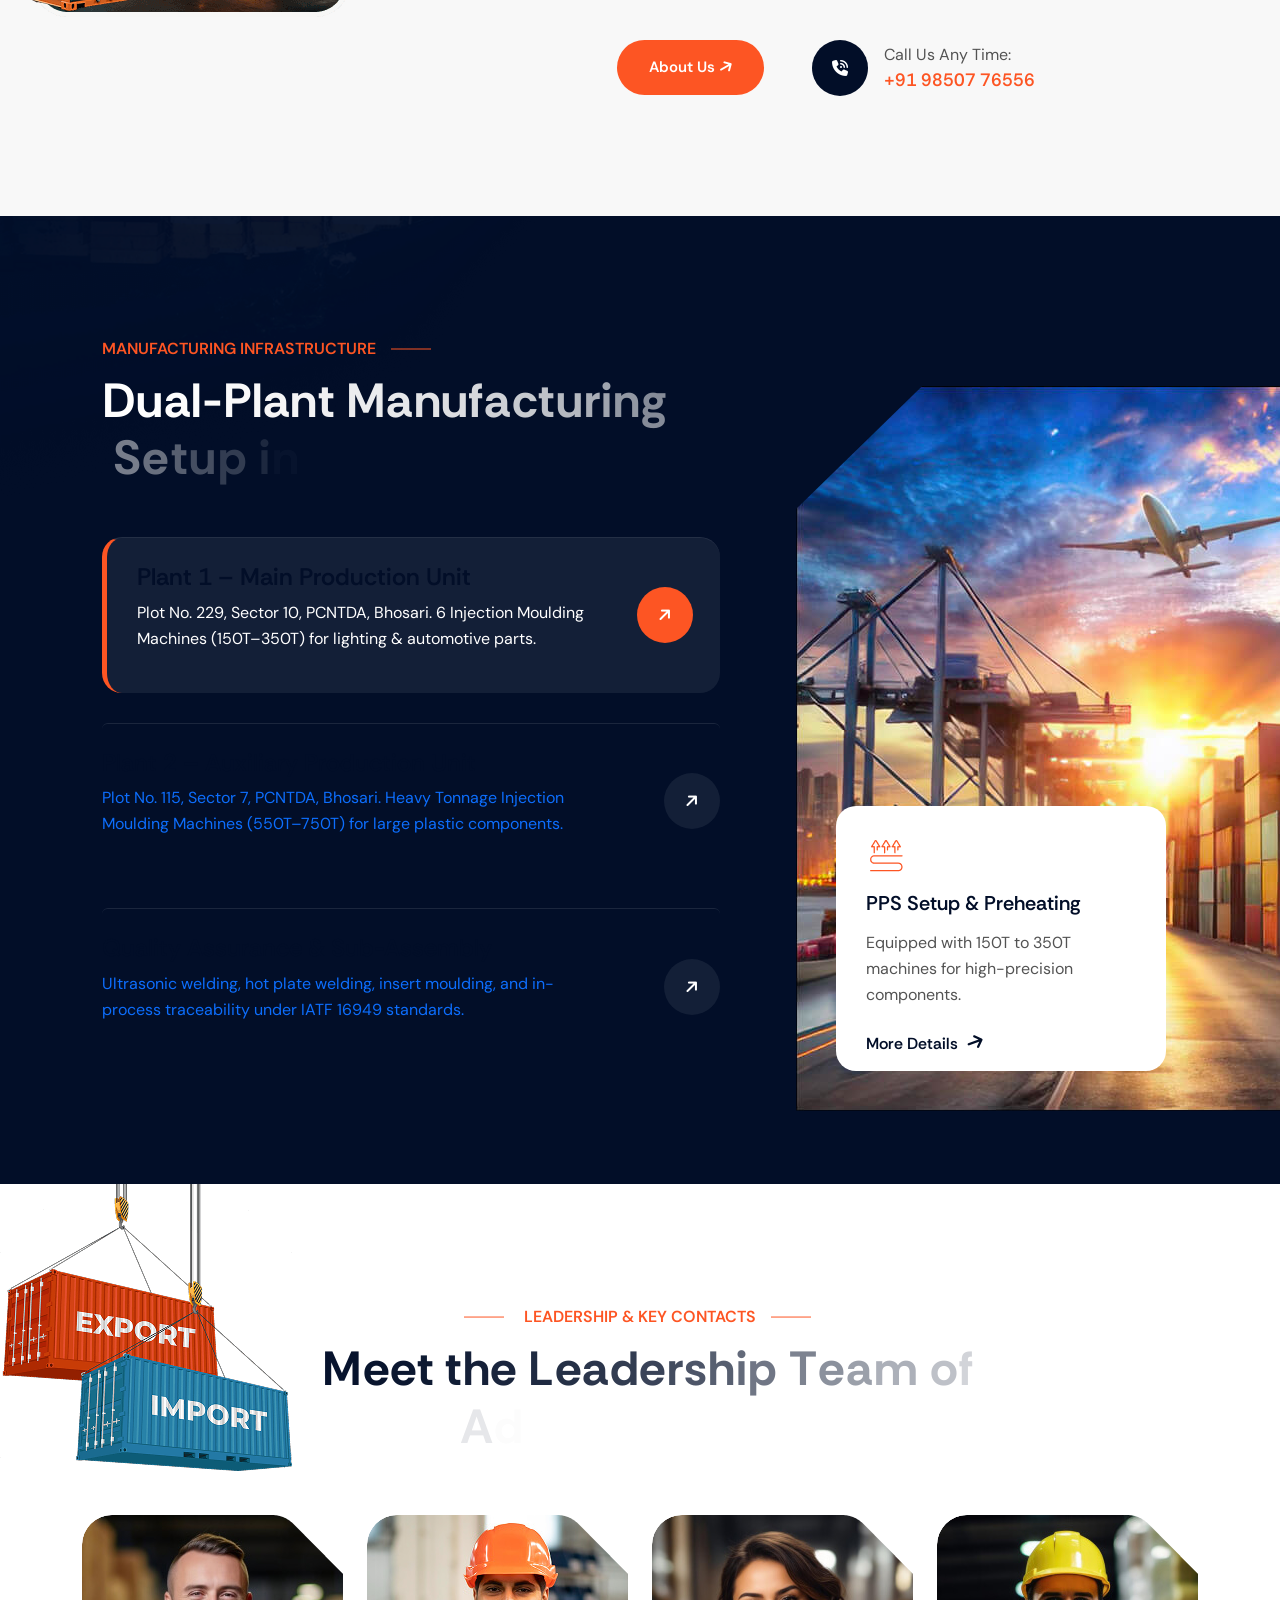
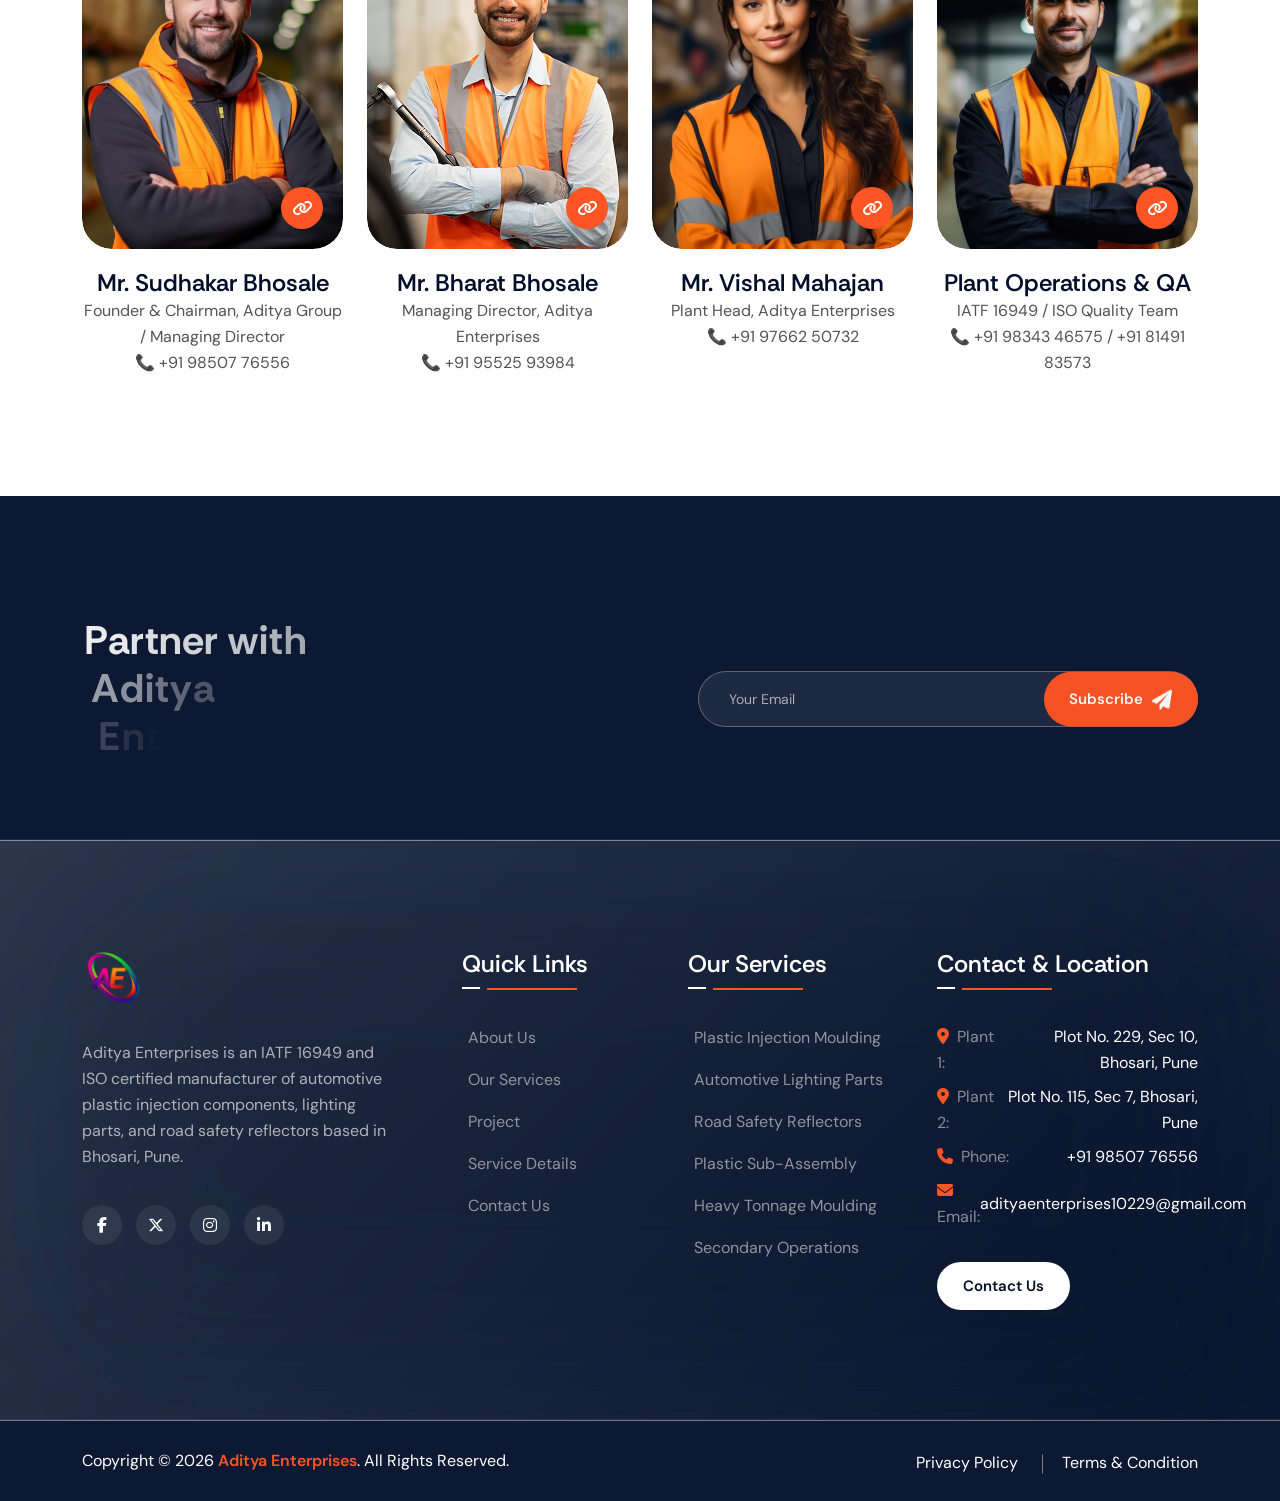
==== commit 47c3484b: "add service styles and site assets including brand logo and product images" ====
--- a/about.html
+++ b/about.html
@@ -11,7 +11,7 @@
     <meta property="og:type" content="website">
     <meta property="og:title" content="About Us | Aditya Enterprises Bhosari Pune">
     <meta property="og:description" content="Discover our purpose, mission, vision, dual-plant infrastructure in Bhosari MIDC, and leadership team under Mr. Sudhakar Bhosale and Mr. Bharat Bhosale.">
-    <meta property="og:image" content="assets/images/logo.svg">
+    <meta property="og:image" content="assets/images/logo-transferent.png">
     <meta name="twitter:card" content="summary_large_image">
     <meta name="twitter:title" content="About Us | Aditya Enterprises Bhosari Pune">
     <meta name="twitter:description" content="Discover our purpose, mission, vision, dual-plant infrastructure in Bhosari MIDC, and leadership team under Mr. Sudhakar Bhosale and Mr. Bharat Bhosale.">
@@ -45,7 +45,7 @@
         <div class="d-flex justify-content-between w-100 mb-4">
             <!-- Logo Here -->
             <div class="logo">
-                <img src="assets/images/logo.svg" alt="Logo">
+                <img src="assets/images/logo-transferent.png" alt="Aditya Enterprises Logo">
             </div>
             <!-- Close Button -->
             <button type="button" class="canvas-close" aria-label="Close">
@@ -107,7 +107,7 @@
                 <nav class="navbar navbar-expand-xl">
                     <div class="container">
                         <a href="index.html" class="navbar-brand">
-                     <img src="assets/images/logo.svg" alt="logo" class="img-fluid">
+                     <img src="assets/images/logo-transferent.png" alt="Aditya Enterprises Logo" class="img-fluid">
                   </a>
                         <button class="navbar-toggler offcanvas-nav-btn" type="button">
                      Menu <svg xmlns="http://www.w3.org/2000/svg" width="14" height="12" fill="none"
@@ -133,7 +133,7 @@
                         </div>
                         <div class="offcanvas offcanvas-start offcanvas-nav">
                             <div class="offcanvas-header">
-                                <a href="index.html" class="text-inverse"><img src="assets/images/logo.svg" alt="Logo"></a>
+                                <a href="index.html" class="text-inverse"><img src="assets/images/logo-transferent.png" alt="Aditya Enterprises Logo"></a>
                                 <button type="button" class="btn-close bg-primary" data-bs-dismiss="offcanvas" aria-label="Close"></button>
                             </div>
 
@@ -619,7 +619,7 @@
                 <div class="col-lg-4 col-sm-6 mb-5 mb-lg-0">
                     <div class="footer-widget about-footer">
                         <div class="f-logo">
-                            <a href="index.html"><img src="assets/images/logo-w.svg" alt="Logo"></a>
+                            <a href="index.html"><img src="assets/images/logo-transferent.png" alt="Aditya Enterprises Logo"></a>
                         </div>
                         <p>Aditya Enterprises is an IATF 16949 and ISO certified manufacturer of automotive plastic injection components, lighting parts, and road safety reflectors based in Bhosari, Pune.</p>
                         <div class="social-share">
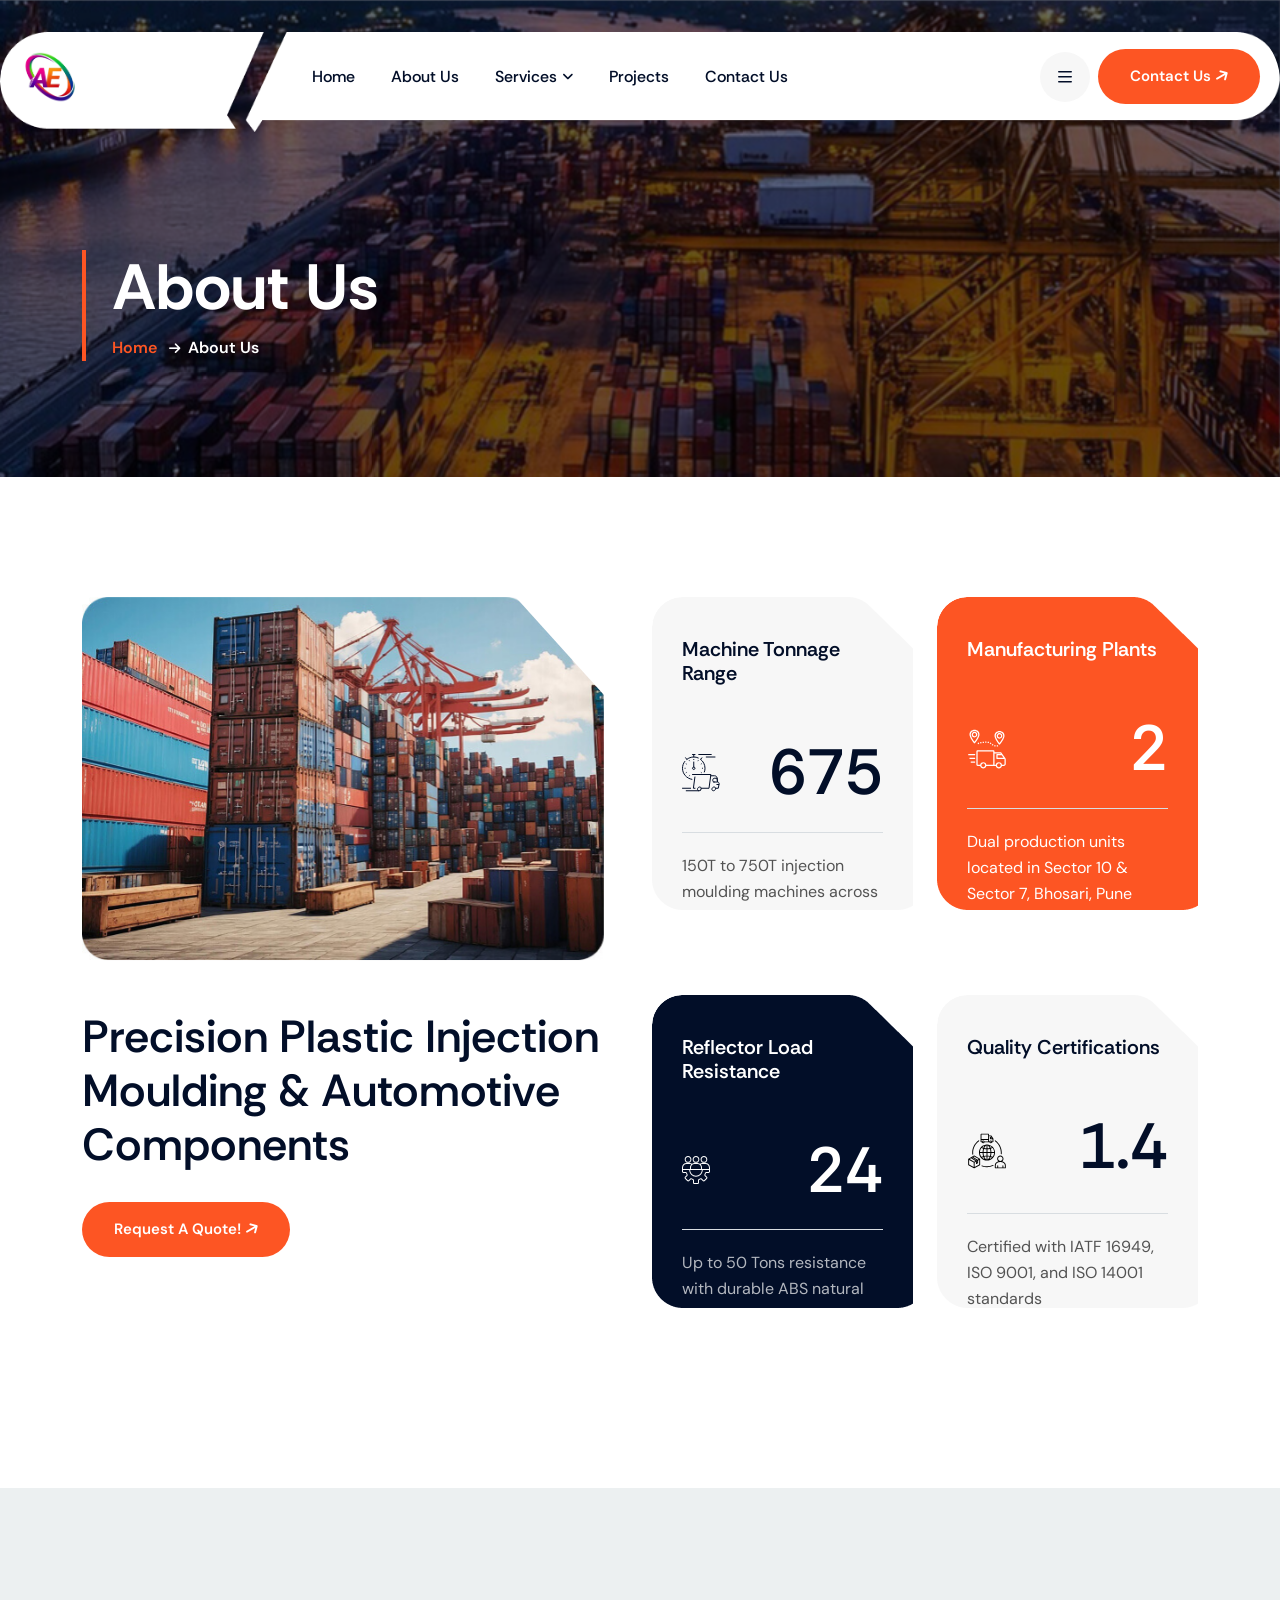
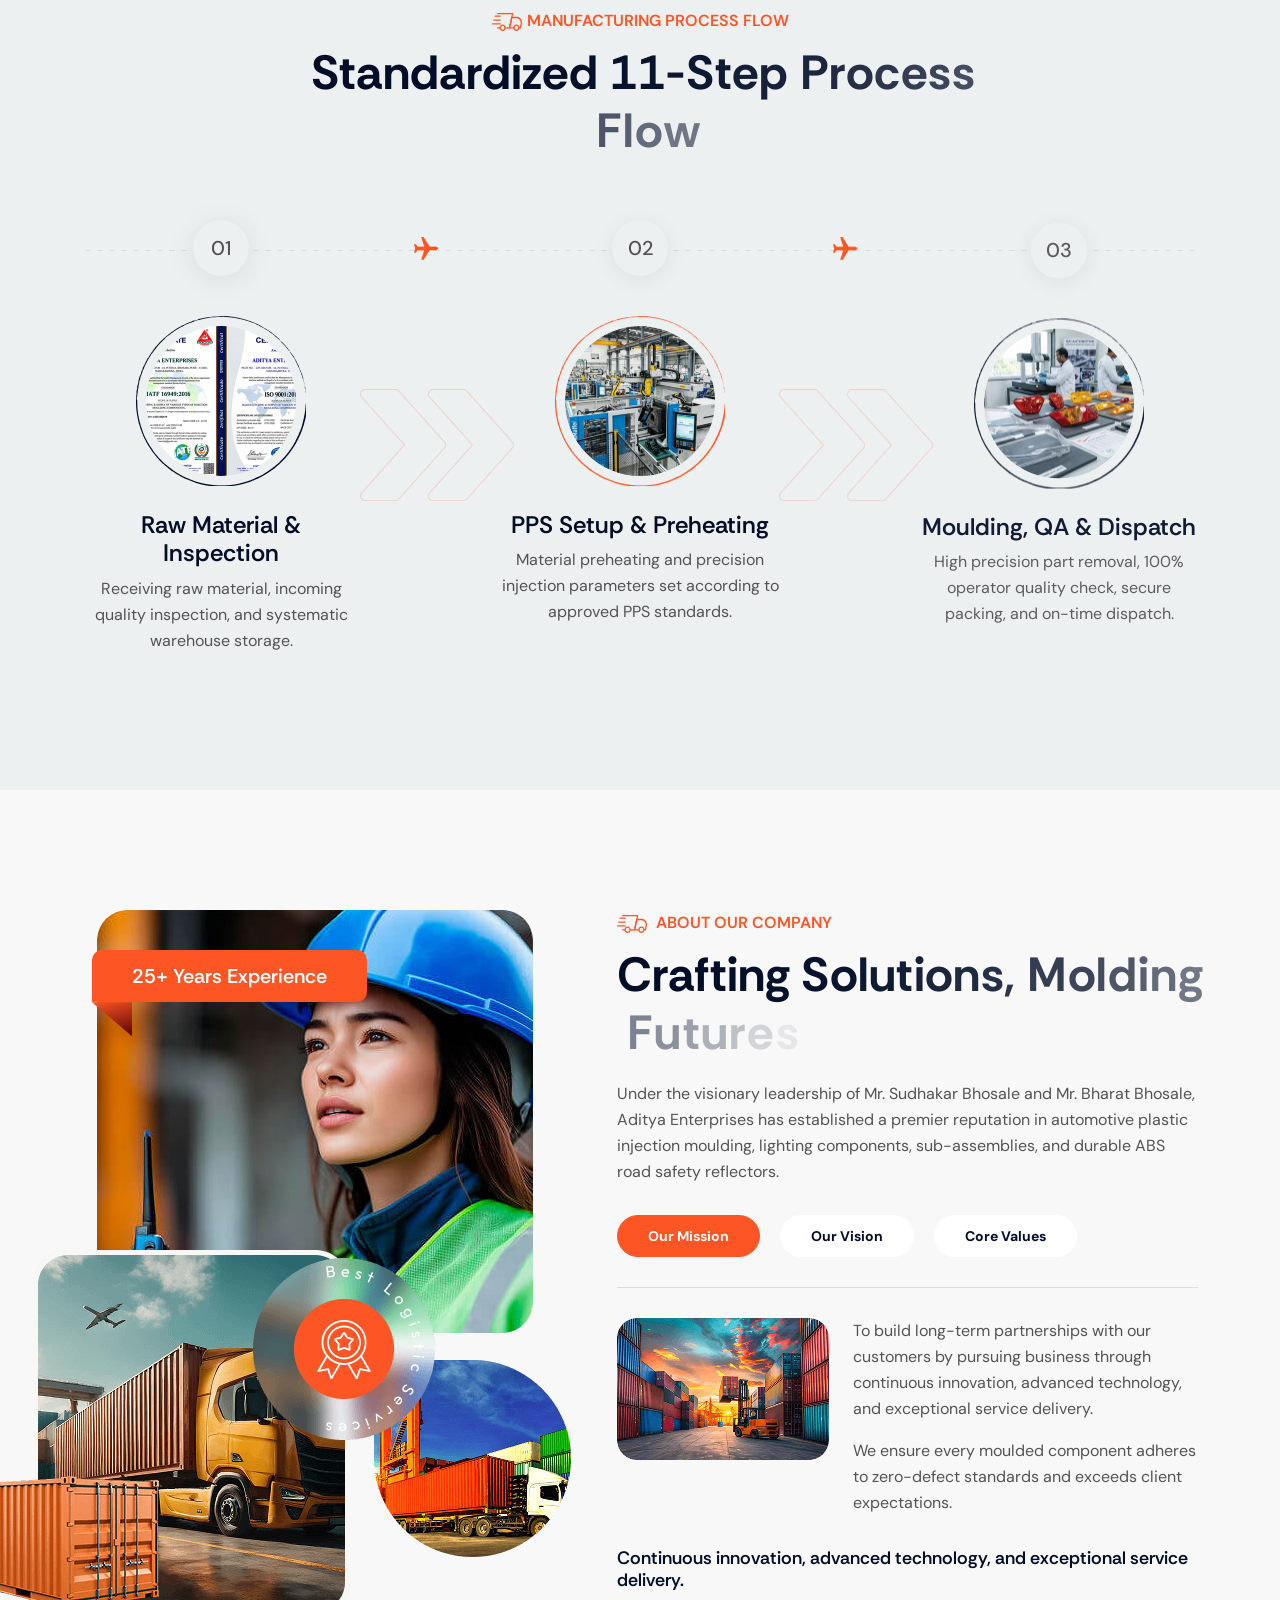
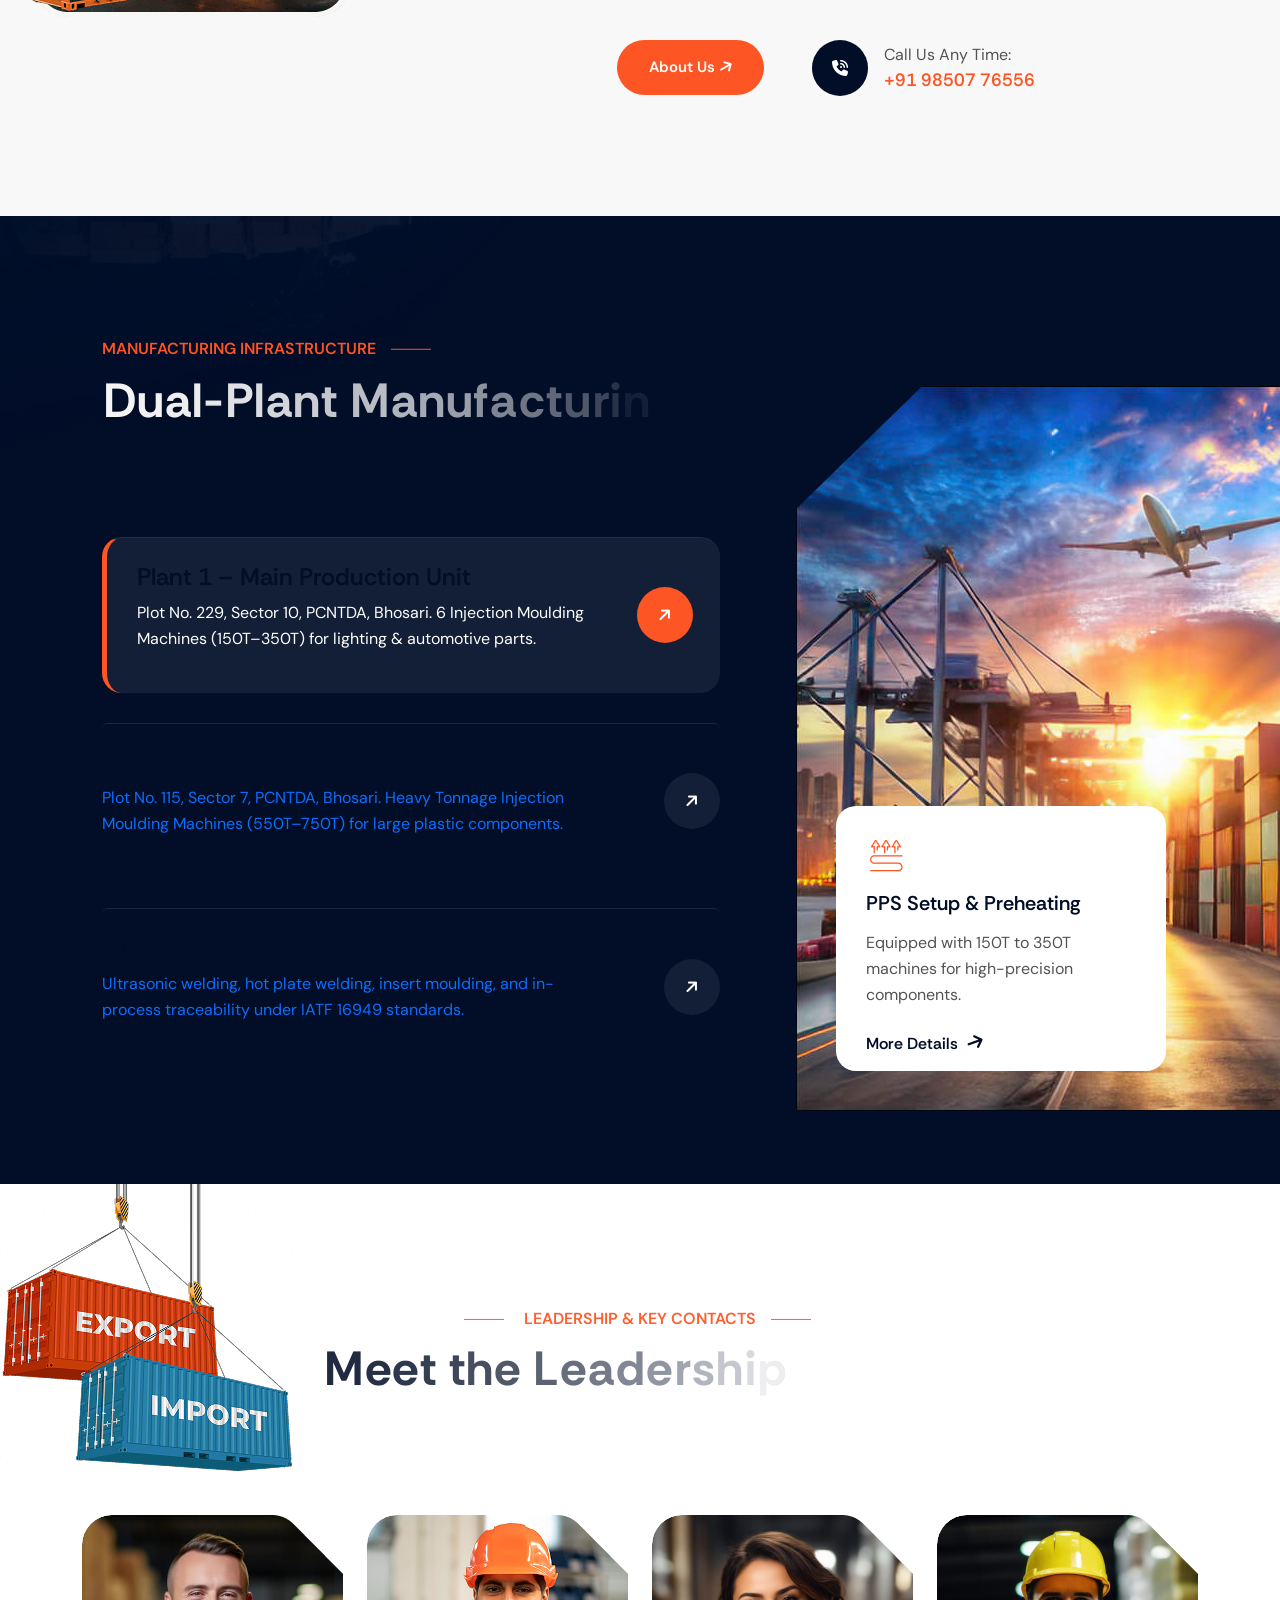
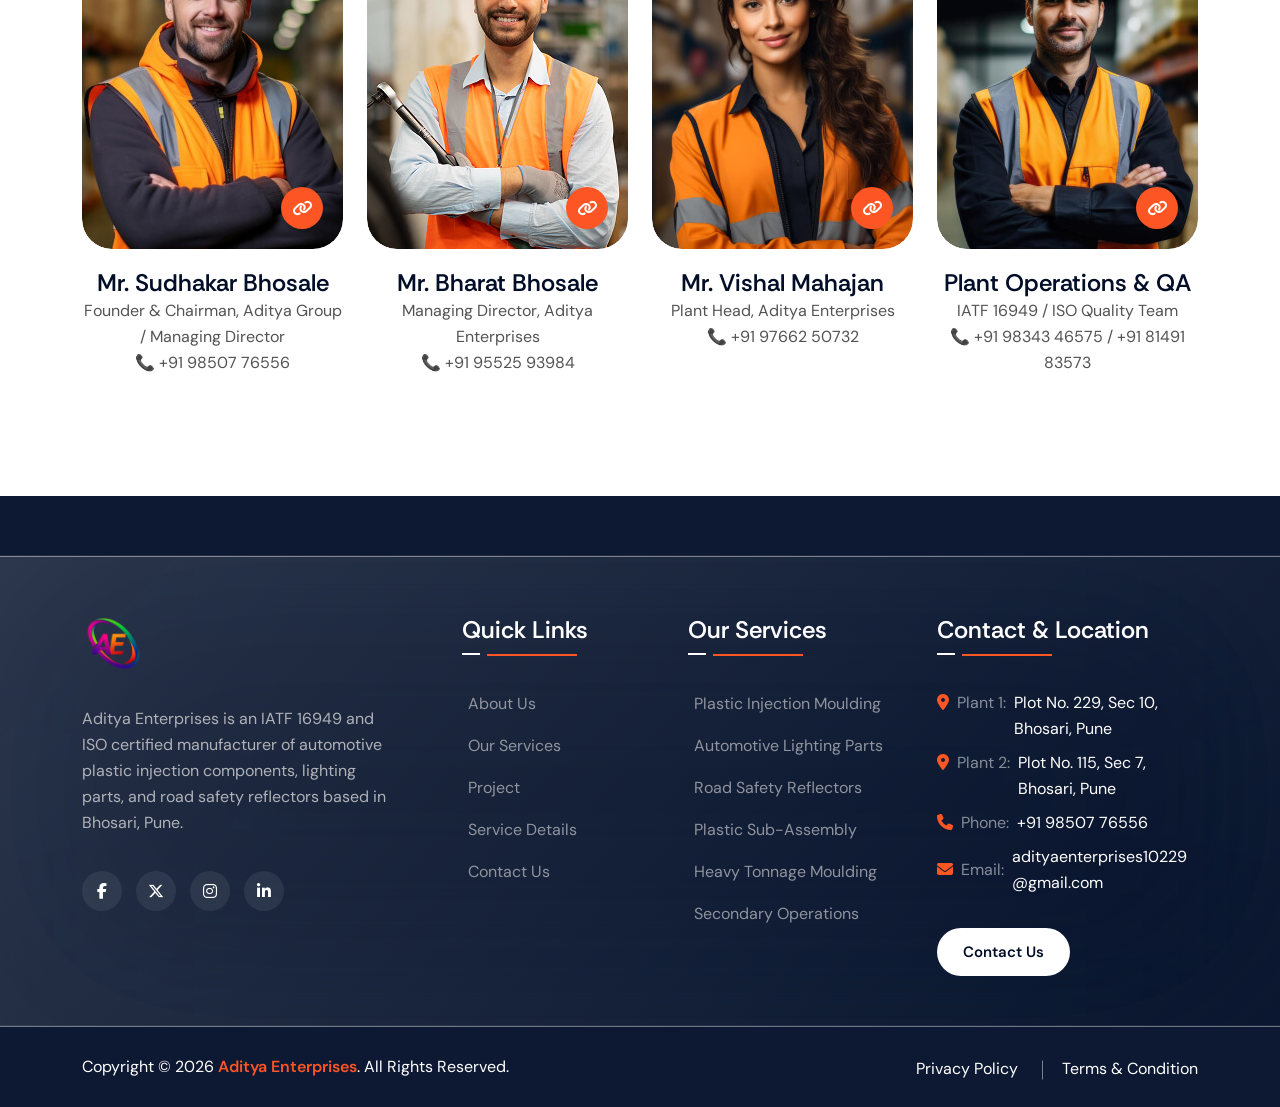
==== commit 8e78284e: "add comprehensive website assets and styling components for services, portfolio, and branding" ====
--- a/about.html
+++ b/about.html
@@ -125,7 +125,7 @@
                                  d="M0 .75Q.063.063.75 0h12.5q.687.063.75.75-.063.687-.75.75H.75Q.063 1.437 0 .75m0 5Q.063 5.063.75 5h12.5q.687.063.75.75-.063.687-.75.75H.75Q.063 6.437 0 5.75m13.25 5.75H.75q-.687-.063-.75-.75.063-.687.75-.75h12.5q.687.063.75.75-.063.687-.75.75" />
                            </svg>
                         </button>
-                                <a href="contact.html" class="btn btn-primary"> Free Quote <i
+                                <a href="contact.html" class="btn btn-primary"> Contact Us <i
                               class="fa fa-arrow-right"></i><span></span>
                         </a>
 
@@ -274,7 +274,7 @@
                 <div class="process-card text-center fadeInUp" data-delay=".2">
                     <span class="count mx-auto icon-lg bg-shade rounded-circle">01</span>
                     <div class="process-thumb rounded-circle d-flex align-items-center justify-content-center">
-                        <img src="assets/images/st1.png" alt="request pickup">
+                        <img src="assets/images/st1.png" alt="Raw Material & Incoming Quality Inspection">
                     </div>
                     <h3 class="display-4">Raw Material &amp; Inspection</h3>
                     <p>Receiving raw material, incoming quality inspection, and systematic warehouse storage.</p>
@@ -283,7 +283,7 @@
                 <div class="process-card text-center fadeInUp" data-delay=".4">
                     <span class="count mx-auto icon-lg bg-shade rounded-circle">02</span>
                     <div class="process-thumb rounded-circle d-flex align-items-center justify-content-center">
-                        <img src="assets/images/st2.png" alt="request pickup">
+                        <img src="assets/images/st2.png" alt="PPS Setup & Material Preheating">
                     </div>
                     <h3 class="display-4">PPS Setup &amp; Preheating</h3>
                     <p>Material preheating and precision injection parameters set according to approved PPS standards.</p>
@@ -292,7 +292,7 @@
                 <div class="process-card text-center fadeInUp" data-delay=".6">
                     <span class="count mx-auto icon-lg bg-shade rounded-circle">03</span>
                     <div class="process-thumb rounded-circle d-flex align-items-center justify-content-center">
-                        <img src="assets/images/st3.png" alt="request pickup">
+                        <img src="assets/images/st3.png" alt="Moulding, 100% Quality Check & Dispatch">
                     </div>
                     <h3 class="display-4">Moulding, QA &amp; Dispatch</h3>
                     <p>High precision part removal, 100% operator quality check, secure packing, and on-time dispatch.</p>
@@ -599,22 +599,9 @@
 
     <!-- Footer Start -->
     <footer class="footer bg-cover jarallax" data-jarallax data-speed=".2">
-        <img src="assets/images/footer-bg.jpg" alt="" class="jarallax-img">
+        <img src="assets/images/aerial-view-factory-trucks-parked-near-warehouse-daytime.jpg" alt="Aerial view factory trucks parked near warehouse" class="jarallax-img">
         <div class="parallax-overly"></div>
         <div class="container">
-            <div class="d-md-flex justify-content-between align-items-center footer-top">
-                <div class="subs-head">
-                    <h2 class="display-4 text-white sec-title">Partner with Aditya Enterprises</h2>
-                </div>
-                <div class="subs-widget fadeInUp">
-                    <form action="#" class="position-relative">
-                        <input type="email" placeholder="Your Email">
-                        <button class="btn btn-primary rounded-5">Subscribe <img src="assets/images/icons/paper-plane.png" alt="">
-                     <span></span>
-                  </button>
-                    </form>
-                </div>
-            </div>
             <div class="row footer-widgets">
                 <div class="col-lg-4 col-sm-6 mb-5 mb-lg-0">
                     <div class="footer-widget about-footer">
@@ -663,21 +650,21 @@
                     <div class="footer-widget contact-widget">
                         <h3 class="widget-title">Contact &amp; Location</h3>
                         <div class="opening-inner">
-                            <div class="d-flex align-items-start justify-content-between mb-2">
-                                <span class="text-white-50"><i class="fa fa-map-marker-alt text-primary me-2"></i>Plant 1:</span>
-                                <span class="text-end text-white">Plot No. 229, Sec 10, Bhosari, Pune</span>
-                            </div>
-                            <div class="d-flex align-items-start justify-content-between mb-2">
-                                <span class="text-white-50"><i class="fa fa-map-marker-alt text-primary me-2"></i>Plant 2:</span>
-                                <span class="text-end text-white">Plot No. 115, Sec 7, Bhosari, Pune</span>
-                            </div>
-                            <div class="d-flex align-items-center justify-content-between mb-2">
-                                <span class="text-white-50"><i class="fa fa-phone text-primary me-2"></i>Phone:</span>
-                                <span class="text-end text-white">+91 98507 76556</span>
-                            </div>
-                            <div class="d-flex align-items-center justify-content-between mb-2">
-                                <span class="text-white-50"><i class="fa fa-envelope text-primary me-2"></i>Email:</span>
-                                <span class="text-end text-white">adityaenterprises10229@gmail.com</span>
+                            <div class="d-flex align-items-start mb-2 gap-2">
+                                <span class="text-white-50 text-nowrap"><i class="fa fa-map-marker-alt text-primary me-2"></i>Plant 1:</span>
+                                <span class="text-white">Plot No. 229, Sec 10, Bhosari, Pune</span>
+                            </div>
+                            <div class="d-flex align-items-start mb-2 gap-2">
+                                <span class="text-white-50 text-nowrap"><i class="fa fa-map-marker-alt text-primary me-2"></i>Plant 2:</span>
+                                <span class="text-white">Plot No. 115, Sec 7, Bhosari, Pune</span>
+                            </div>
+                            <div class="d-flex align-items-center mb-2 gap-2">
+                                <span class="text-white-50 text-nowrap"><i class="fa fa-phone text-primary me-2"></i>Phone:</span>
+                                <a href="tel:+919850776556" class="text-white text-decoration-none">+91 98507 76556</a>
+                            </div>
+                            <div class="d-flex align-items-center mb-2 gap-2">
+                                <span class="text-white-50 text-nowrap"><i class="fa fa-envelope text-primary me-2"></i>Email:</span>
+                                <a href="mailto:adityaenterprises10229@gmail.com" class="text-white text-decoration-none text-break">adityaenterprises10229@gmail.com</a>
                             </div>
                         </div>
                         <a href="contact.html" class="btn btn-info btn-xs mt-4">Contact Us <span></span></a>
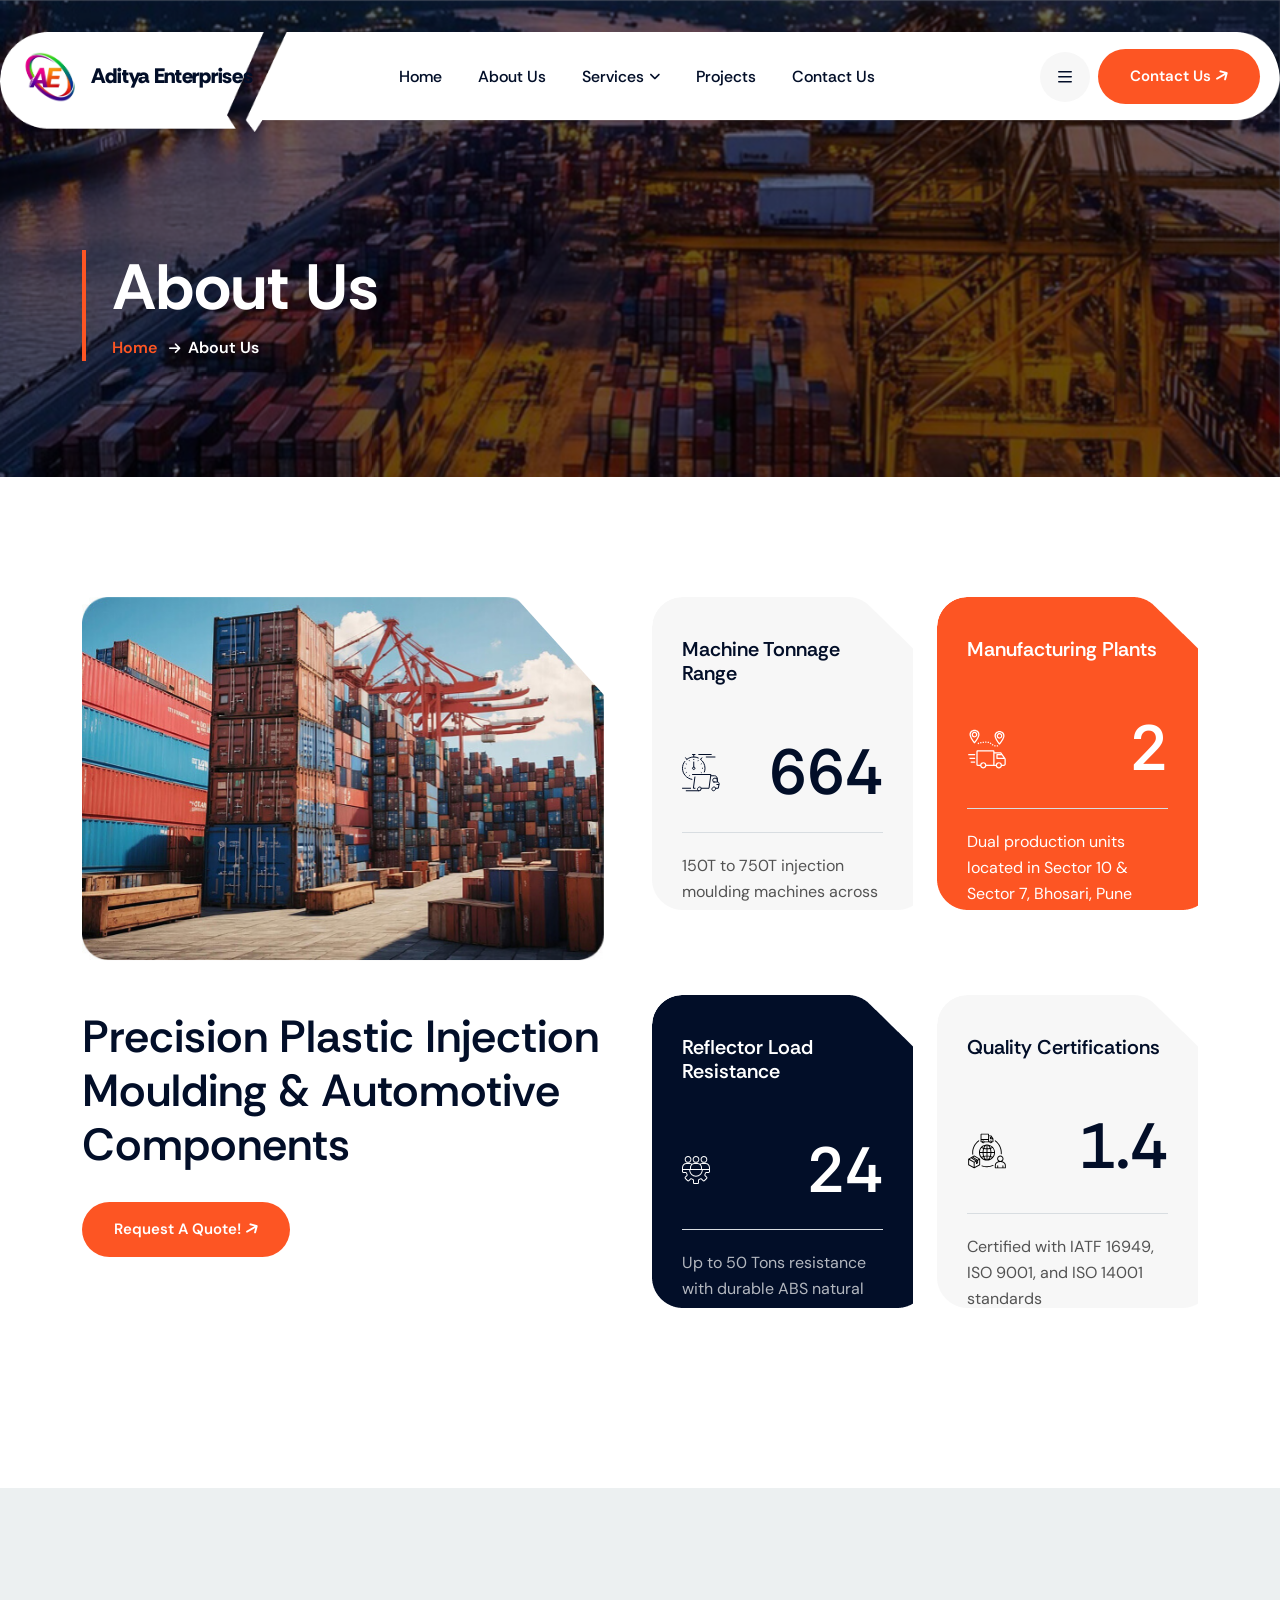
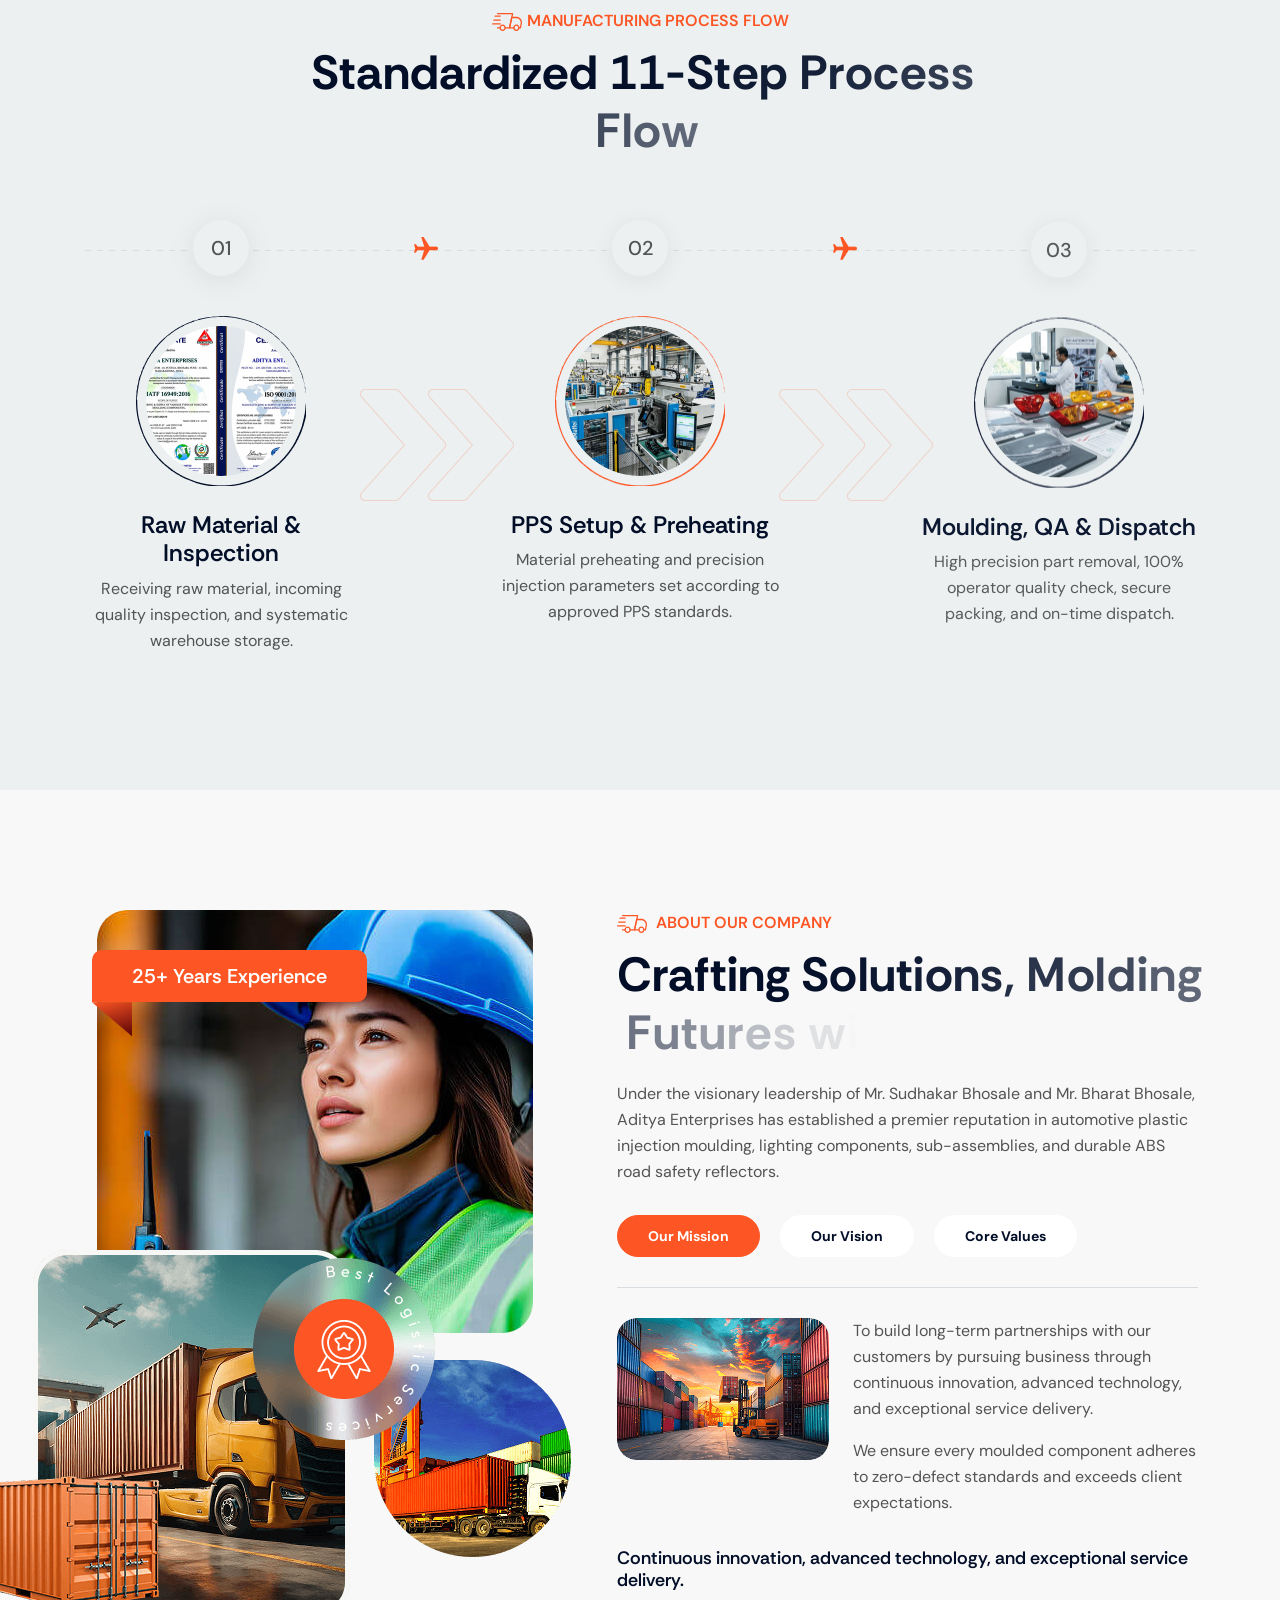
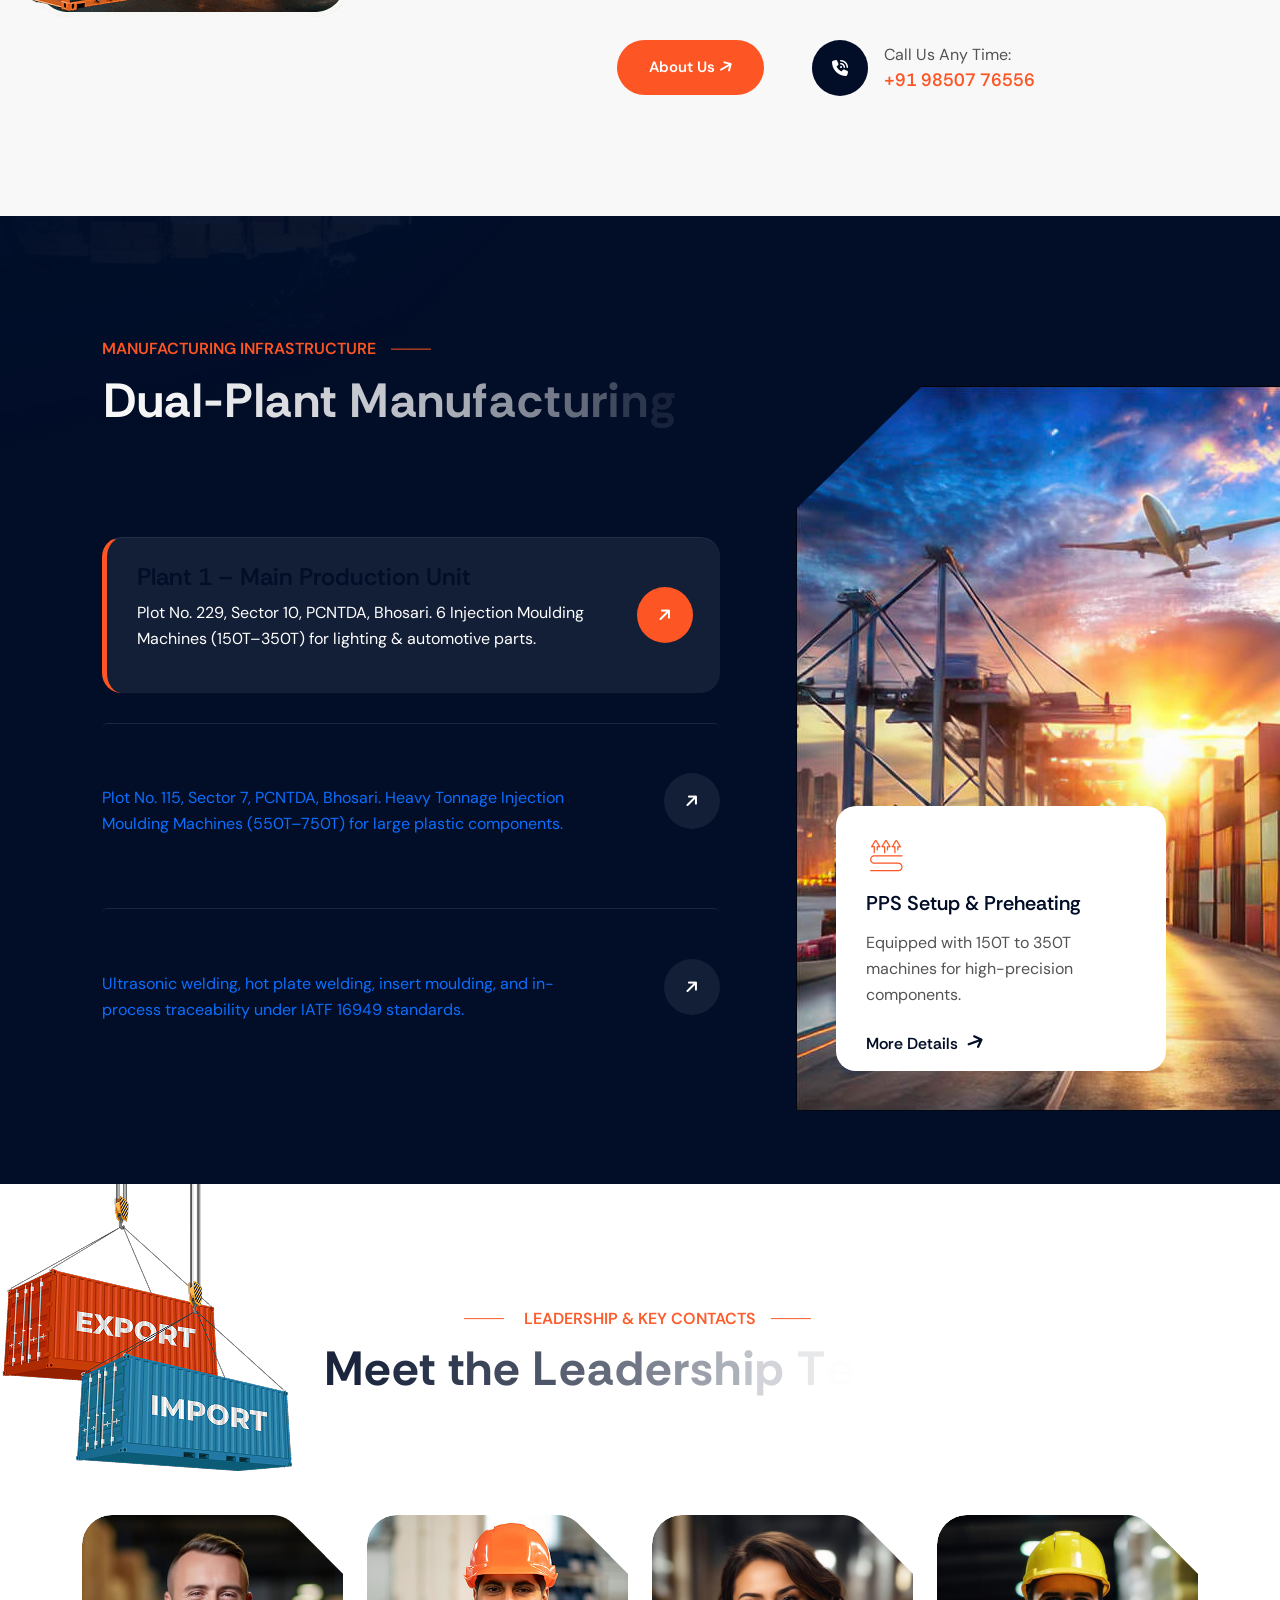
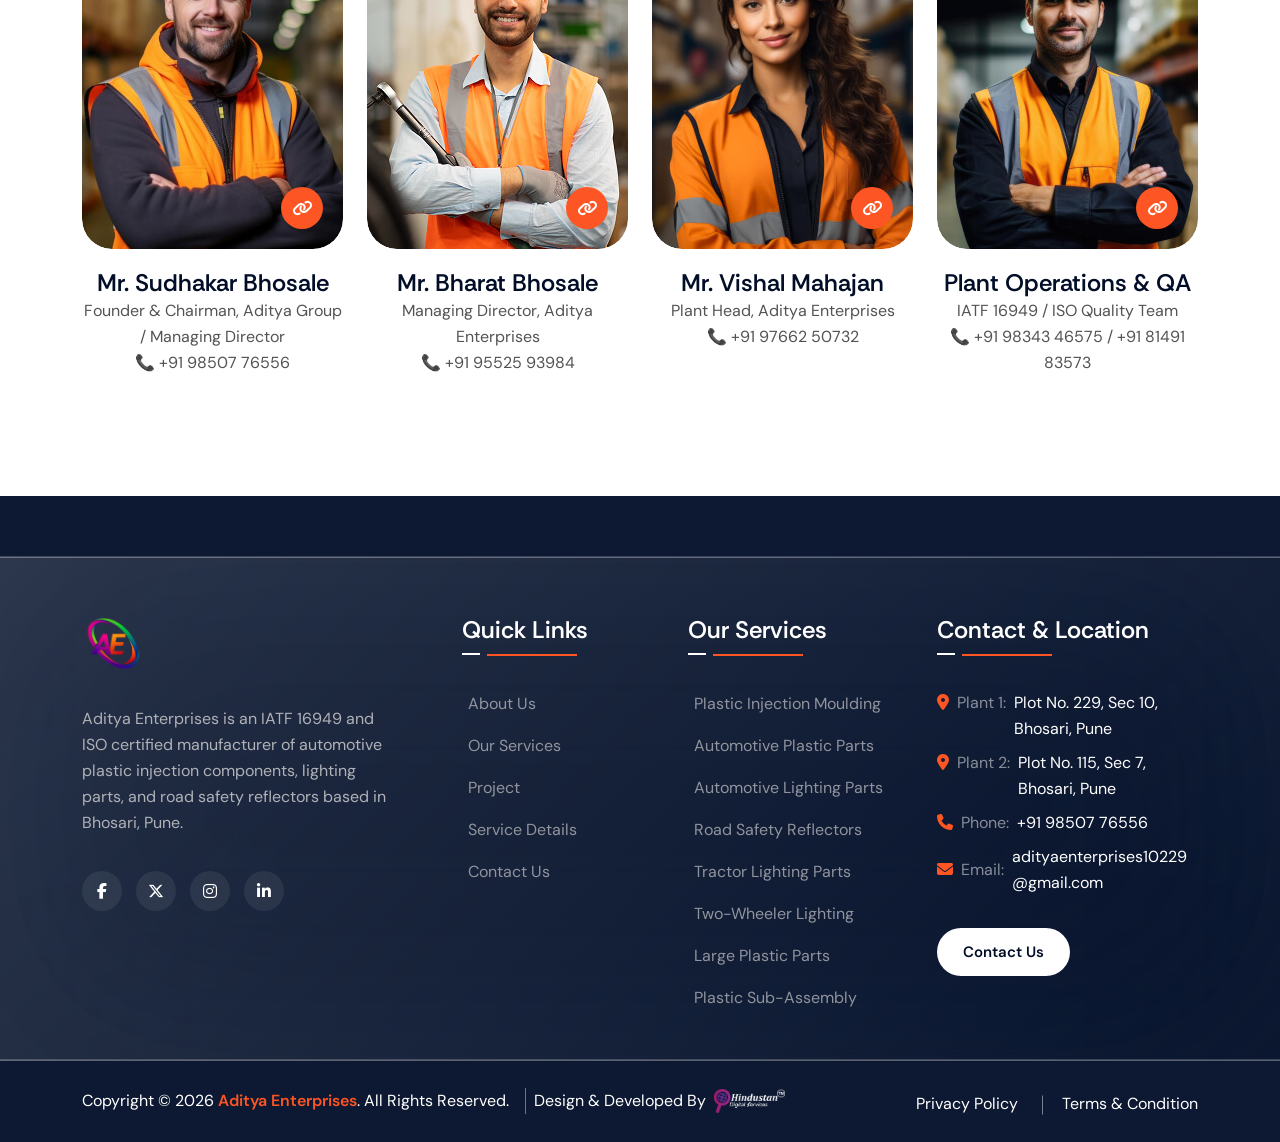
==== commit c3737462: "add detailed service pages, brand assets, and update navigation links" ====
--- a/about.html
+++ b/about.html
@@ -42,10 +42,13 @@
     <div class="main-overlay"></div>
 <!-- Canvas Menu Start -->
     <div class="canvas-menu d-flex flex-column">
-        <div class="d-flex justify-content-between w-100 mb-4">
+        <div class="d-flex justify-content-between w-100 mb-4 align-items-center">
             <!-- Logo Here -->
             <div class="logo">
-                <img src="assets/images/logo-transferent.png" alt="Aditya Enterprises Logo">
+                <a href="index.html" class="d-inline-flex align-items-center text-decoration-none">
+                    <img src="assets/images/logo-transferent.png" alt="Aditya Enterprises Logo">
+                    <span class="brand-name ms-2">Aditya Enterprises</span>
+                </a>
             </div>
             <!-- Close Button -->
             <button type="button" class="canvas-close" aria-label="Close">
@@ -107,8 +110,9 @@
                 <nav class="navbar navbar-expand-xl">
                     <div class="container">
                         <a href="index.html" class="navbar-brand">
-                     <img src="assets/images/logo-transferent.png" alt="Aditya Enterprises Logo" class="img-fluid">
-                  </a>
+                            <img src="assets/images/logo-transferent.png" alt="Aditya Enterprises Logo" class="img-fluid">
+                            <span class="brand-name">Aditya Enterprises</span>
+                        </a>
                         <button class="navbar-toggler offcanvas-nav-btn" type="button">
                      Menu <svg xmlns="http://www.w3.org/2000/svg" width="14" height="12" fill="none"
                         viewBox="0 0 14 12">
@@ -133,7 +137,7 @@
                         </div>
                         <div class="offcanvas offcanvas-start offcanvas-nav">
                             <div class="offcanvas-header">
-                                <a href="index.html" class="text-inverse"><img src="assets/images/logo-transferent.png" alt="Aditya Enterprises Logo"></a>
+                                <a href="index.html" class="text-inverse d-inline-flex align-items-center"><img src="assets/images/logo-transferent.png" alt="Aditya Enterprises Logo"><span class="brand-name ms-2">Aditya Enterprises</span></a>
                                 <button type="button" class="btn-close bg-primary" data-bs-dismiss="offcanvas" aria-label="Close"></button>
                             </div>
 
@@ -149,7 +153,14 @@
                                         <a class="nav-link dropdown-toggle" href="services.html" role="button" data-bs-toggle="dropdown" aria-expanded="false">Services</a>
                                         <ul class="dropdown-menu">
                                             <li><a class="dropdown-item" href="services.html">Our Services</a></li>
-                                            <li><a class="dropdown-item" href="service/service-single.html">Service Details</a></li>
+                                            <li><a class="dropdown-item" href="service/service-details/plastic-injection-moulding.html">Plastic Injection Moulding</a></li>
+                                            <li><a class="dropdown-item" href="service/service-details/automotive-plastic-components.html">Automotive Plastic Components</a></li>
+                                            <li><a class="dropdown-item" href="service/service-details/automotive-lighting-components.html">Automotive Lighting Components</a></li>
+                                            <li><a class="dropdown-item" href="service/service-details/road-safety-reflectors.html">Road Safety Reflectors</a></li>
+                                            <li><a class="dropdown-item" href="service/service-details/tractor-lighting-components.html">Tractor Lighting Components</a></li>
+                                            <li><a class="dropdown-item" href="service/service-details/two-wheeler-lighting-components.html">Two-Wheeler Lighting Components</a></li>
+                                            <li><a class="dropdown-item" href="service/service-details/large-plastic-components.html">Large Plastic Components (550T–750T)</a></li>
+                                            <li><a class="dropdown-item" href="service/service-details/plastic-injection-moulding-sub-assembly.html">Plastic Sub-Assembly &amp; Welding</a></li>
                                         </ul>
                                     </li>
                                     <li class="nav-item">
@@ -515,7 +526,7 @@
                 <div class="col-lg-3 col-sm-6">
                     <div class="team-card">
                         <div class="team-thumb round overflow-hidden">
-                            <a href="single-team.html"><img src="assets/images/tm1.jpg" alt=""></a>
+                            <a href="javascript:void(0)"><img src="assets/images/tm1.jpg" alt=""></a>
                             <div class="team-share">
                                 <a class="icon link-icon rounded-circle" href="#"><i class="fa-solid fa-link"></i></a>
                                 <div class="social-share">
@@ -527,7 +538,7 @@
                             </div>
                         </div>
                         <div class="team-info">
-                            <h3 class="display-4 mb-0"><a href="single-team.html">Mr. Sudhakar Bhosale</a></h3>
+                            <h3 class="display-4 mb-0"><a href="javascript:void(0)">Mr. Sudhakar Bhosale</a></h3>
                             <span>Founder &amp; Chairman, Aditya Group / Managing Director<br>📞 +91 98507 76556</span>
                         </div>
                     </div>
@@ -535,7 +546,7 @@
                 <div class="col-lg-3 col-sm-6">
                     <div class="team-card">
                         <div class="team-thumb round overflow-hidden">
-                            <a href="single-team.html"><img src="assets/images/tm2.jpg" alt=""></a>
+                            <a href="javascript:void(0)"><img src="assets/images/tm2.jpg" alt=""></a>
                             <div class="team-share">
                                 <a class="icon link-icon rounded-circle" href="#"><i class="fa-solid fa-link"></i></a>
                                 <div class="social-share">
@@ -547,7 +558,7 @@
                             </div>
                         </div>
                         <div class="team-info">
-                            <h3 class="display-4 mb-0"><a href="single-team.html">Mr. Bharat Bhosale</a></h3>
+                            <h3 class="display-4 mb-0"><a href="javascript:void(0)">Mr. Bharat Bhosale</a></h3>
                             <span>Managing Director, Aditya Enterprises<br>📞 +91 95525 93984</span>
                         </div>
                     </div>
@@ -555,7 +566,7 @@
                 <div class="col-lg-3 col-sm-6">
                     <div class="team-card">
                         <div class="team-thumb round overflow-hidden">
-                            <a href="single-team.html"><img src="assets/images/tm3.jpg" alt=""></a>
+                            <a href="javascript:void(0)"><img src="assets/images/tm3.jpg" alt=""></a>
                             <div class="team-share">
                                 <a class="icon link-icon rounded-circle" href="#"><i class="fa-solid fa-link"></i></a>
                                 <div class="social-share">
@@ -567,7 +578,7 @@
                             </div>
                         </div>
                         <div class="team-info">
-                            <h3 class="display-4 mb-0"><a href="single-team.html">Mr. Vishal Mahajan</a></h3>
+                            <h3 class="display-4 mb-0"><a href="javascript:void(0)">Mr. Vishal Mahajan</a></h3>
                             <span>Plant Head, Aditya Enterprises<br>📞 +91 97662 50732</span>
                         </div>
                     </div>
@@ -575,7 +586,7 @@
                 <div class="col-lg-3 col-sm-6">
                     <div class="team-card">
                         <div class="team-thumb round overflow-hidden">
-                            <a href="single-team.html"><img src="assets/images/tm4.jpg" alt=""></a>
+                            <a href="javascript:void(0)"><img src="assets/images/tm4.jpg" alt=""></a>
                             <div class="team-share">
                                 <a class="icon link-icon rounded-circle" href="#"><i class="fa-solid fa-link"></i></a>
                                 <div class="social-share">
@@ -587,7 +598,7 @@
                             </div>
                         </div>
                         <div class="team-info">
-                            <h3 class="display-4 mb-0"><a href="single-team.html">Plant Operations &amp; QA</a></h3>
+                            <h3 class="display-4 mb-0"><a href="javascript:void(0)">Plant Operations &amp; QA</a></h3>
                             <span>IATF 16949 / ISO Quality Team<br>📞 +91 98343 46575 / +91 81491 83573</span>
                         </div>
                     </div>
@@ -636,12 +647,14 @@
                     <div class="footer-widget">
                         <h3 class="widget-title">Our Services</h3>
                         <ul>
-                            <li><a href="service/service-single.html">Plastic Injection Moulding</a></li>
-                            <li><a href="service/service-single.html">Automotive Lighting Parts</a></li>
-                            <li><a href="service/service-single.html">Road Safety Reflectors</a></li>
-                            <li><a href="service/service-single.html">Plastic Sub-Assembly</a></li>
-                            <li><a href="service/service-single.html">Heavy Tonnage Moulding</a></li>
-                            <li><a href="service/service-single.html">Secondary Operations</a></li>
+                            <li><a href="service/service-details/plastic-injection-moulding.html">Plastic Injection Moulding</a></li>
+                            <li><a href="service/service-details/automotive-plastic-components.html">Automotive Plastic Parts</a></li>
+                            <li><a href="service/service-details/automotive-lighting-components.html">Automotive Lighting Parts</a></li>
+                            <li><a href="service/service-details/road-safety-reflectors.html">Road Safety Reflectors</a></li>
+                            <li><a href="service/service-details/tractor-lighting-components.html">Tractor Lighting Parts</a></li>
+                            <li><a href="service/service-details/two-wheeler-lighting-components.html">Two-Wheeler Lighting</a></li>
+                            <li><a href="service/service-details/large-plastic-components.html">Large Plastic Parts</a></li>
+                            <li><a href="service/service-details/plastic-injection-moulding-sub-assembly.html">Plastic Sub-Assembly</a></li>
                         </ul>
                     </div>
                 </div>
@@ -675,8 +688,13 @@
         <div class="footer-bottom">
             <div class="container">
                 <div class="d-flex flex-wrap justify-content-between align-items-center">
-                    <p class="text-info copy-right mb-0 order-2 order-md-1">
-                        Copyright &copy; 2026 <a href="index.html">Aditya Enterprises</a>. All Rights Reserved.</p>
+                    <p class="text-info copy-right mb-0 order-2 order-md-1 d-flex flex-wrap align-items-center gap-2">
+                        <span>Copyright &copy; 2026 <a href="index.html">Aditya Enterprises</a>. All Rights Reserved.</span>
+                        <span class="d-inline-flex align-items-center gap-2 ms-md-2 ps-md-2 border-start border-secondary">
+                            Design &amp; Developed By
+                            <img src="assets/office-logo-footer.png" alt="Company Logo" style="height: 24px; width: auto; vertical-align: middle; object-fit: contain;">
+                        </span>
+                    </p>
                     <nav class="footer-nav order-1 order-md-2">
                         <ul>
                             <li><a href="#">Privacy Policy </a></li>
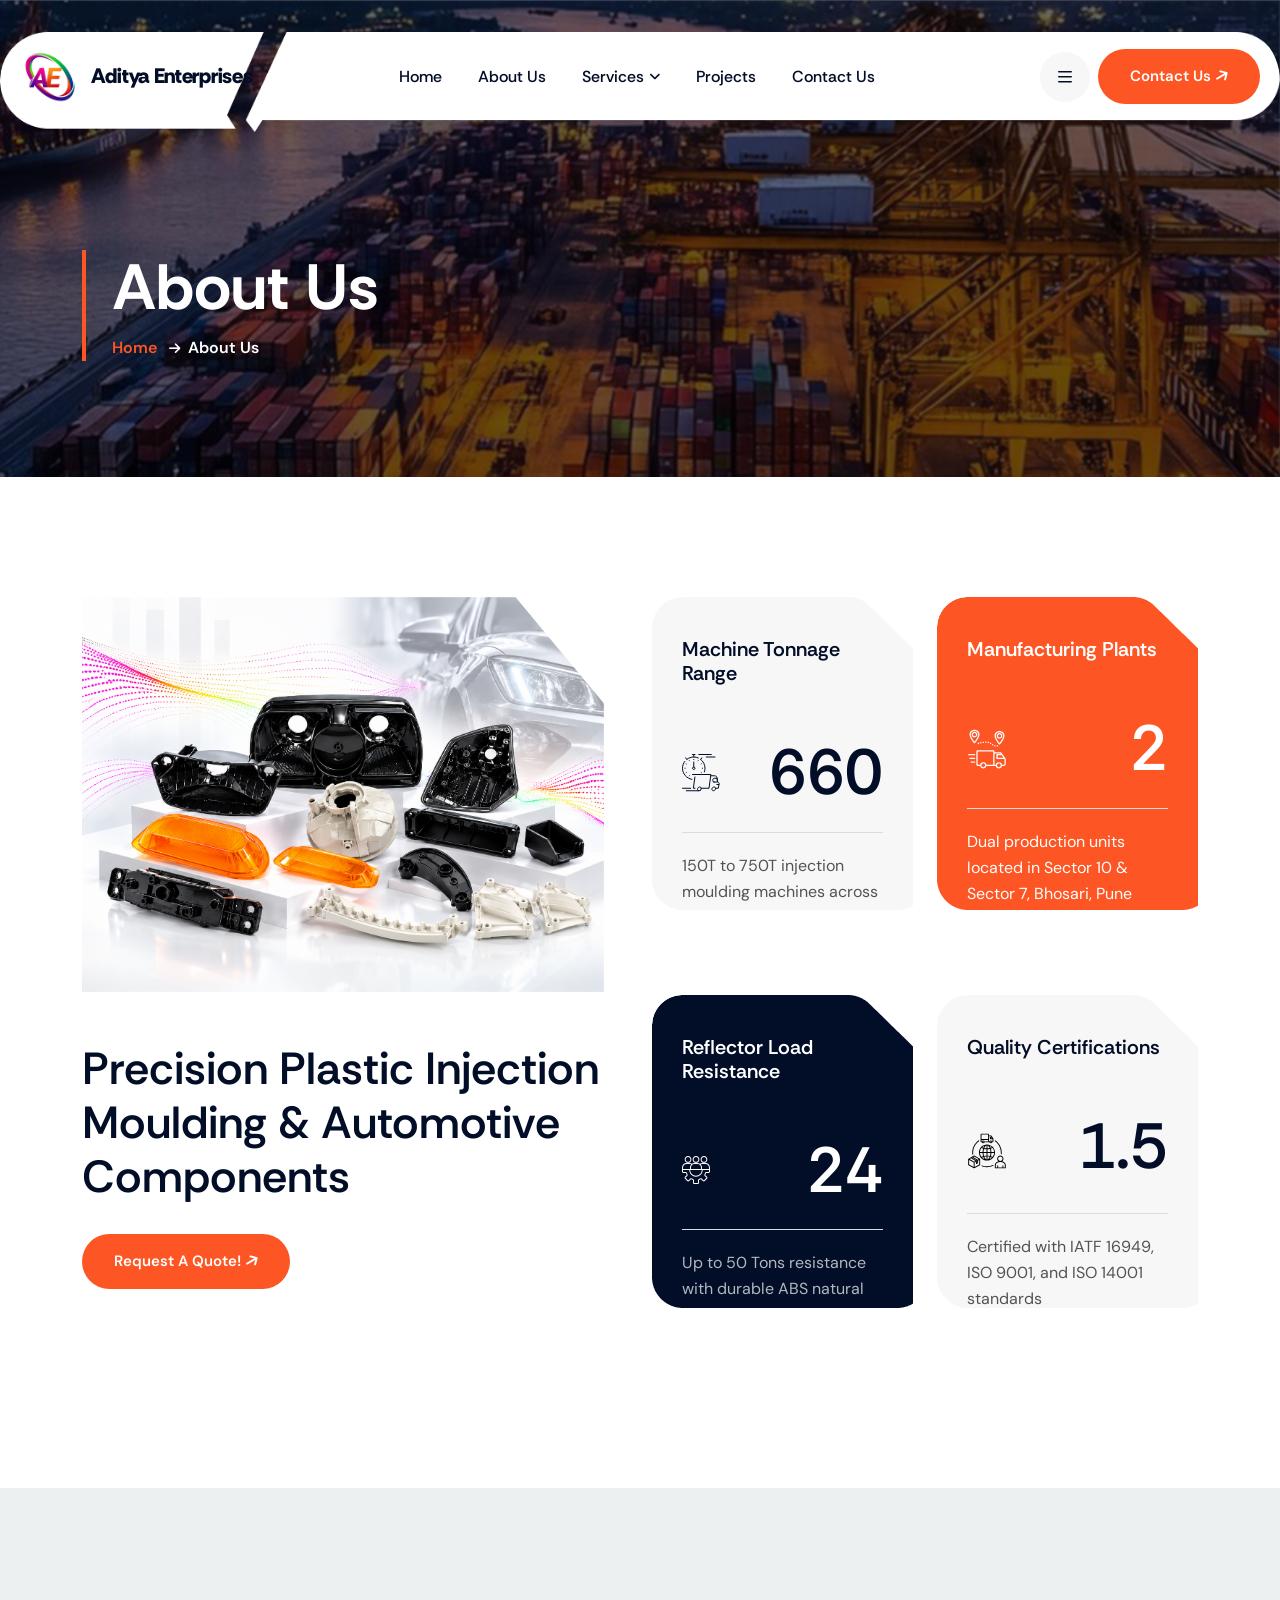
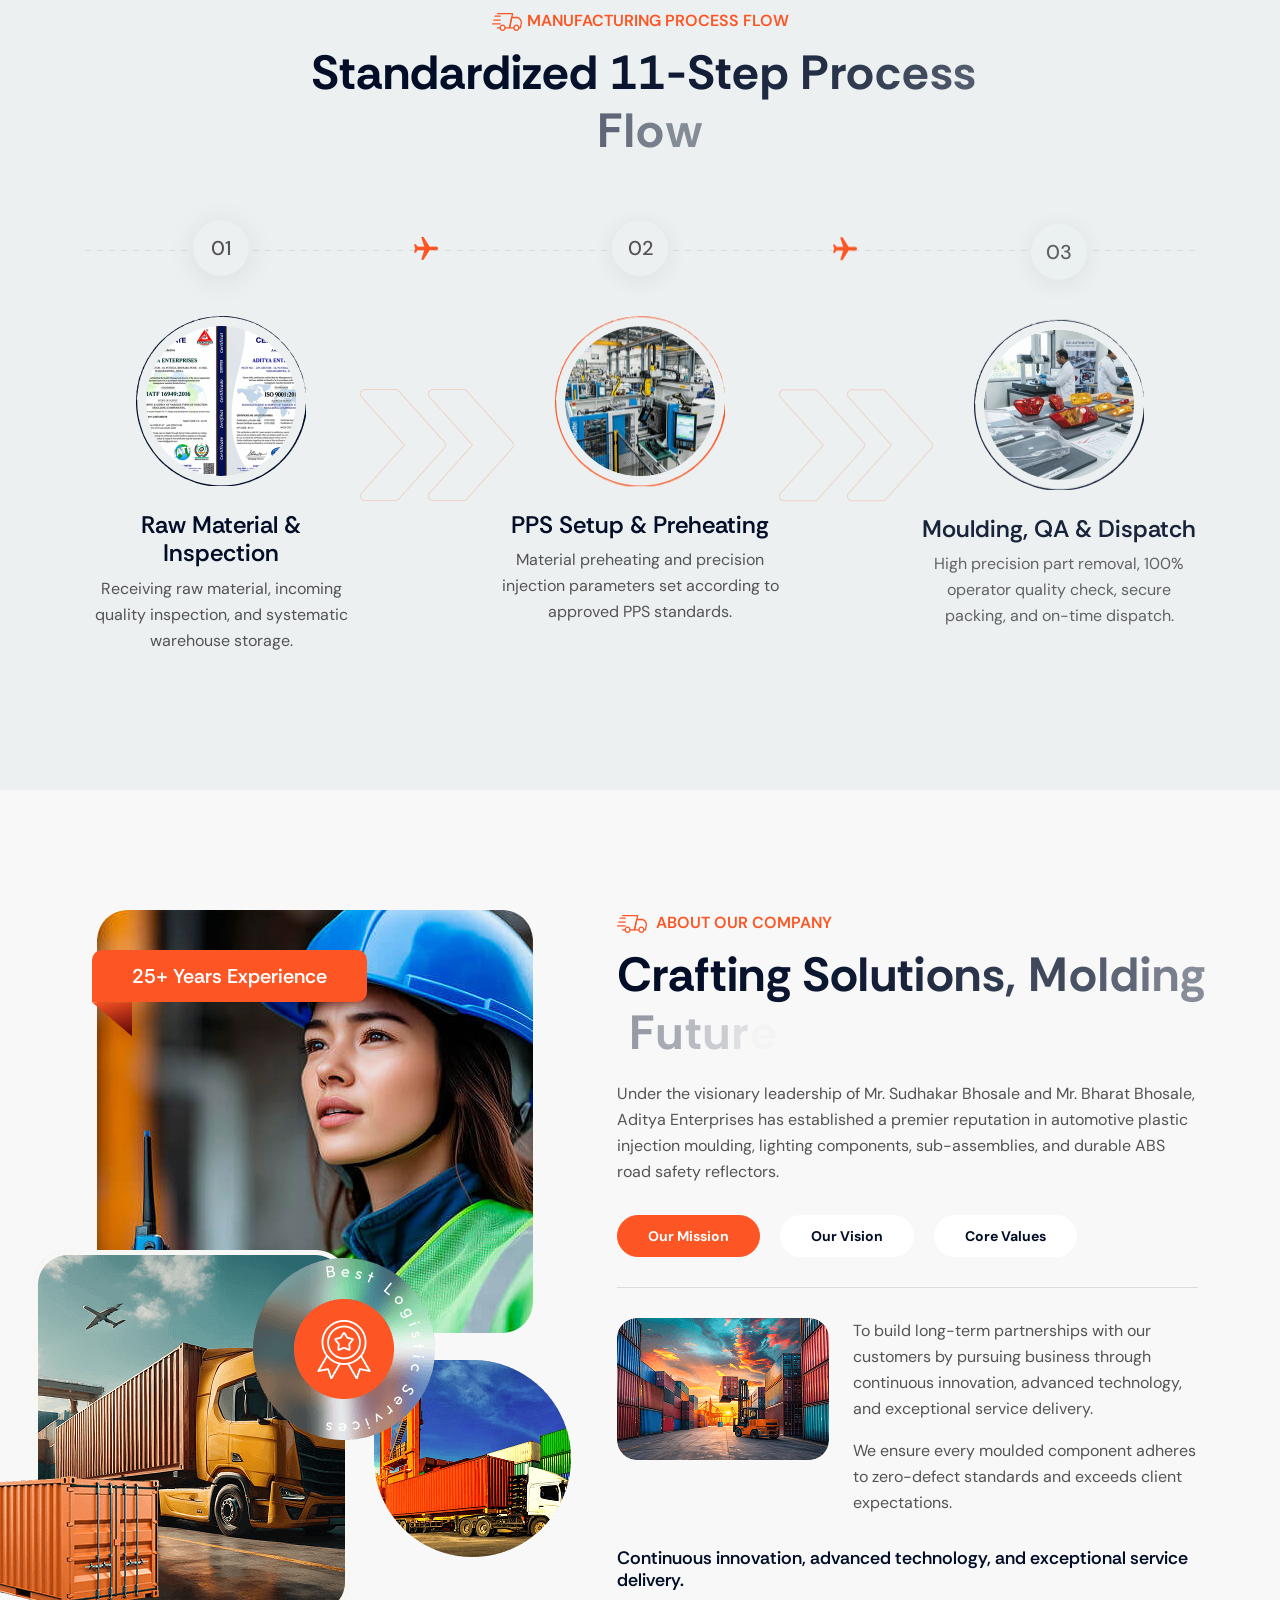
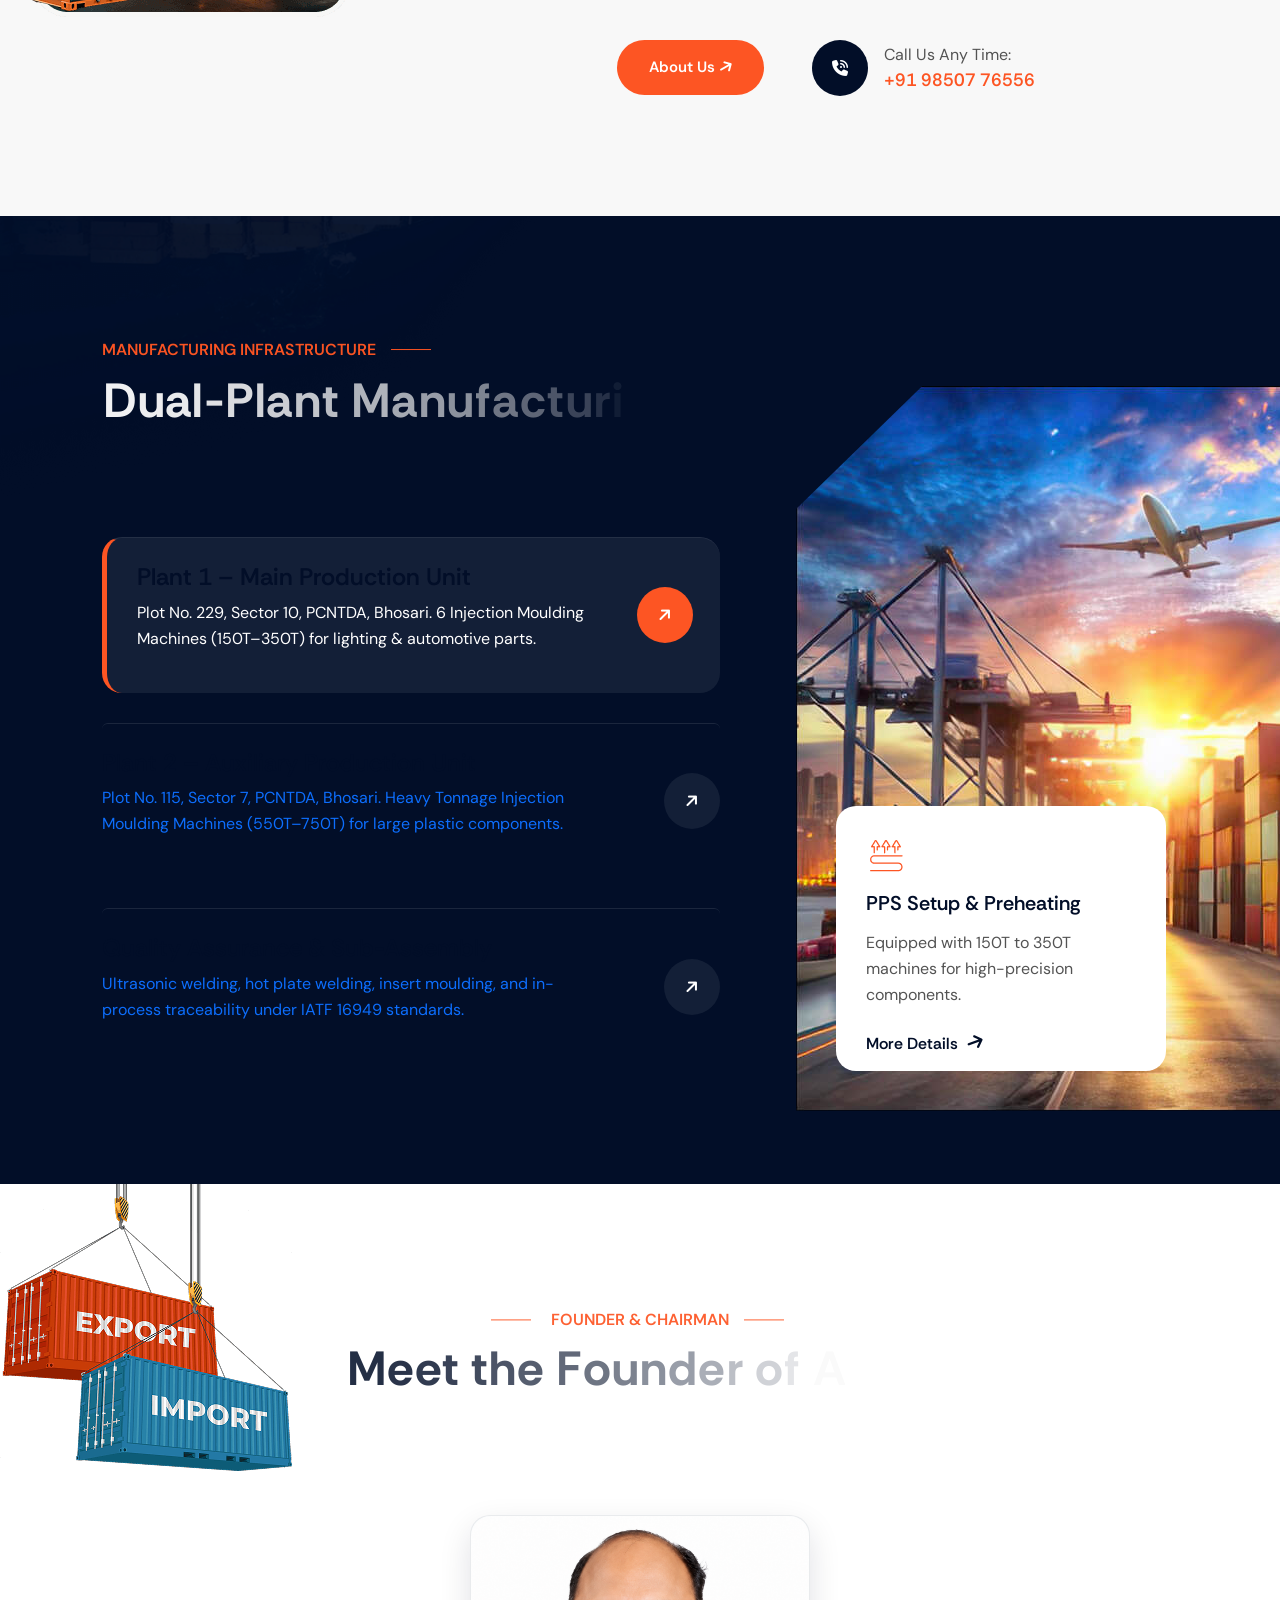
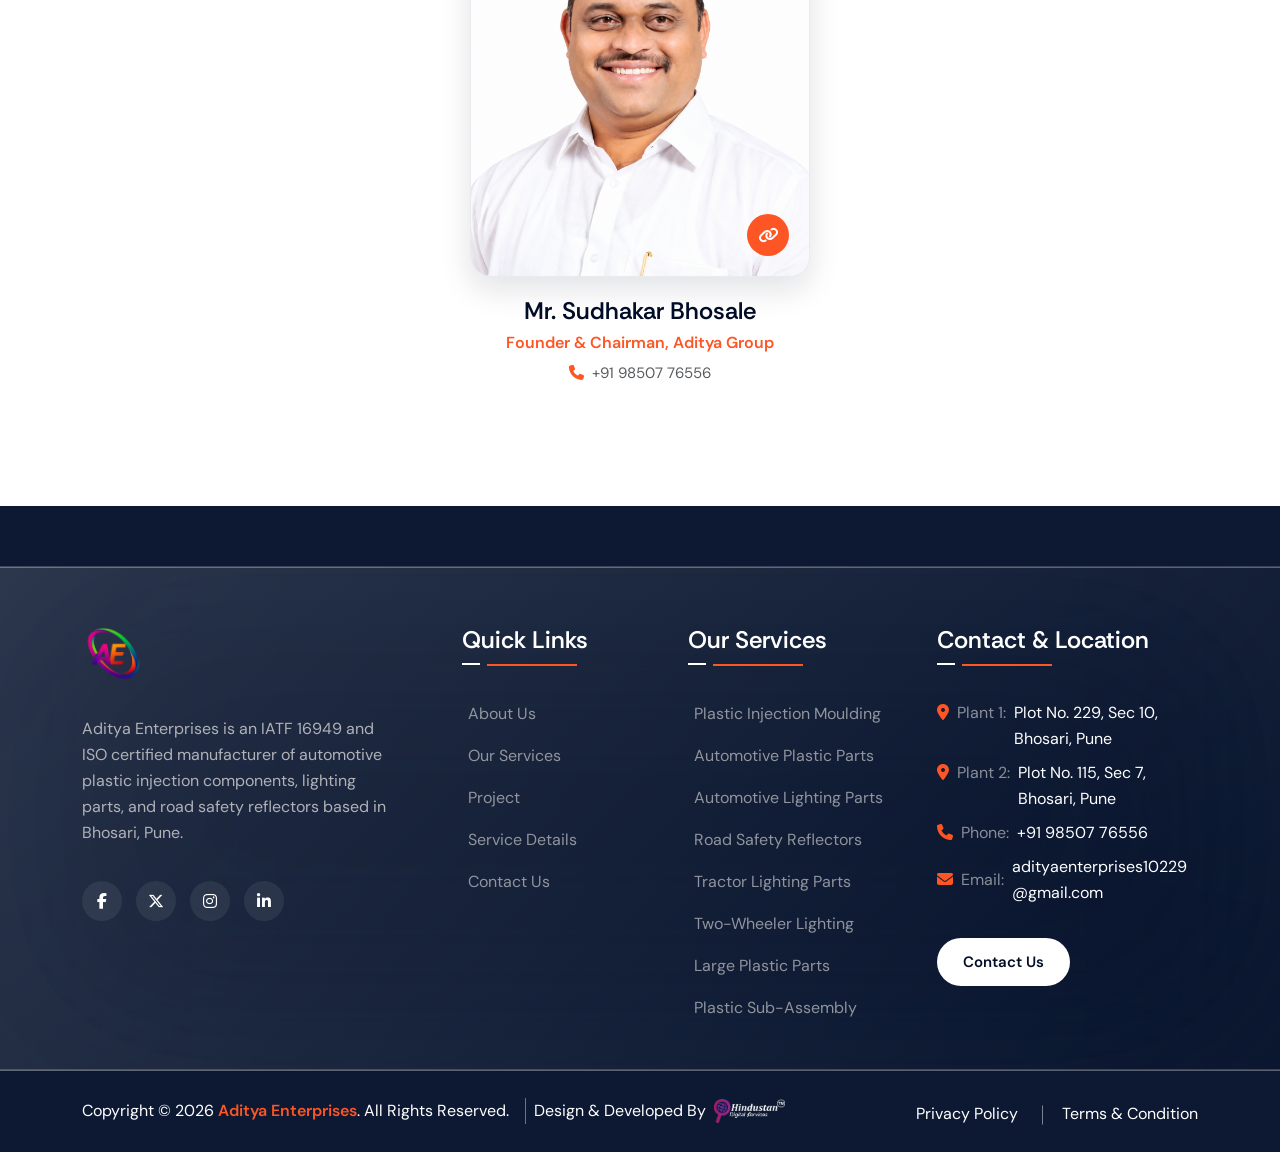
==== commit 76b2e815: "add modern product showcase section and portfolio styling to projects page" ====
--- a/about.html
+++ b/about.html
@@ -210,7 +210,7 @@
             <div class="row">
                 <div class="col-lg-6">
                     <div class="about-thumb me-lg-4">
-                        <img class="img-fluid" src="assets/images/about-d.jpg" alt="">
+                        <img class="img-fluid" src="assets/images-data/about-new.png" alt="">
                         <h2 class="display-2">Precision Plastic Injection Moulding &amp; Automotive Components</h2>
                         <a href="#" class="btn btn-primary">Request a Quote! <i class="fa fa-arrow-right"></i> <span></span>
                   </a>
@@ -519,14 +519,16 @@
         <img src="assets/images/slide-sh1.png" alt="icon" class="abs-img d-none d-lg-block top-0 stat-0">
         <div class="container">
             <div class="sec-intro mx-auto text-center">
-                <span class="sub-title2 fadeInUp">Leadership &amp; Key Contacts</span>
-                <h2 class="sec-title">Meet the Leadership Team of Aditya Enterprises</h2>
-            </div>
-            <div class="row gy-5">
-                <div class="col-lg-3 col-sm-6">
-                    <div class="team-card">
-                        <div class="team-thumb round overflow-hidden">
-                            <a href="javascript:void(0)"><img src="assets/images/tm1.jpg" alt=""></a>
+                <span class="sub-title2 fadeInUp">Founder &amp; Chairman</span>
+                <h2 class="sec-title">Meet the Founder of Aditya Enterprises</h2>
+            </div>
+            <div class="row justify-content-center">
+                <div class="col-lg-4 col-md-6 col-sm-8">
+                    <div class="team-card mx-auto" style="max-width: 340px;">
+                        <div class="team-thumb overflow-hidden" style="mask-image: none; -webkit-mask-image: none; border-radius: 20px; box-shadow: 0 12px 32px rgba(2, 14, 40, 0.12); background: #f8fafc; border: 1px solid rgba(0,0,0,0.06);">
+                            <a href="javascript:void(0)">
+                                <img src="assets/Mr.Sudhakar Bhosale.png" alt="Mr. Sudhakar Bhosale - Founder &amp; Chairman" class="img-fluid w-100" style="height: 360px; object-fit: cover; object-position: top center; border-radius: 20px; display: block;">
+                            </a>
                             <div class="team-share">
                                 <a class="icon link-icon rounded-circle" href="#"><i class="fa-solid fa-link"></i></a>
                                 <div class="social-share">
@@ -537,69 +539,10 @@
                                 </div>
                             </div>
                         </div>
-                        <div class="team-info">
-                            <h3 class="display-4 mb-0"><a href="javascript:void(0)">Mr. Sudhakar Bhosale</a></h3>
-                            <span>Founder &amp; Chairman, Aditya Group / Managing Director<br>📞 +91 98507 76556</span>
-                        </div>
-                    </div>
-                </div>
-                <div class="col-lg-3 col-sm-6">
-                    <div class="team-card">
-                        <div class="team-thumb round overflow-hidden">
-                            <a href="javascript:void(0)"><img src="assets/images/tm2.jpg" alt=""></a>
-                            <div class="team-share">
-                                <a class="icon link-icon rounded-circle" href="#"><i class="fa-solid fa-link"></i></a>
-                                <div class="social-share">
-                                    <a href="#"><i class="fab fa-facebook-f"></i></a>
-                                    <a href="#"><i class="fab fa-x-twitter"></i></a>
-                                    <a href="#"><i class="fab fa-instagram"></i></a>
-                                    <a href="#"><i class="fab fa-linkedin-in"></i></a>
-                                </div>
-                            </div>
-                        </div>
-                        <div class="team-info">
-                            <h3 class="display-4 mb-0"><a href="javascript:void(0)">Mr. Bharat Bhosale</a></h3>
-                            <span>Managing Director, Aditya Enterprises<br>📞 +91 95525 93984</span>
-                        </div>
-                    </div>
-                </div>
-                <div class="col-lg-3 col-sm-6">
-                    <div class="team-card">
-                        <div class="team-thumb round overflow-hidden">
-                            <a href="javascript:void(0)"><img src="assets/images/tm3.jpg" alt=""></a>
-                            <div class="team-share">
-                                <a class="icon link-icon rounded-circle" href="#"><i class="fa-solid fa-link"></i></a>
-                                <div class="social-share">
-                                    <a href="#"><i class="fab fa-facebook-f"></i></a>
-                                    <a href="#"><i class="fab fa-x-twitter"></i></a>
-                                    <a href="#"><i class="fab fa-instagram"></i></a>
-                                    <a href="#"><i class="fab fa-linkedin-in"></i></a>
-                                </div>
-                            </div>
-                        </div>
-                        <div class="team-info">
-                            <h3 class="display-4 mb-0"><a href="javascript:void(0)">Mr. Vishal Mahajan</a></h3>
-                            <span>Plant Head, Aditya Enterprises<br>📞 +91 97662 50732</span>
-                        </div>
-                    </div>
-                </div>
-                <div class="col-lg-3 col-sm-6">
-                    <div class="team-card">
-                        <div class="team-thumb round overflow-hidden">
-                            <a href="javascript:void(0)"><img src="assets/images/tm4.jpg" alt=""></a>
-                            <div class="team-share">
-                                <a class="icon link-icon rounded-circle" href="#"><i class="fa-solid fa-link"></i></a>
-                                <div class="social-share">
-                                    <a href="#"><i class="fab fa-facebook-f"></i></a>
-                                    <a href="#"><i class="fab fa-x-twitter"></i></a>
-                                    <a href="#"><i class="fab fa-instagram"></i></a>
-                                    <a href="#"><i class="fab fa-linkedin-in"></i></a>
-                                </div>
-                            </div>
-                        </div>
-                        <div class="team-info">
-                            <h3 class="display-4 mb-0"><a href="javascript:void(0)">Plant Operations &amp; QA</a></h3>
-                            <span>IATF 16949 / ISO Quality Team<br>📞 +91 98343 46575 / +91 81491 83573</span>
+                        <div class="team-info text-center mt-3">
+                            <h3 class="display-4 mb-1"><a href="javascript:void(0)">Mr. Sudhakar Bhosale</a></h3>
+                            <span class="d-block text-primary fw-semibold mb-1" style="font-size: 16px;">Founder &amp; Chairman, Aditya Group</span>
+                            <span class="d-block text-muted" style="font-size: 15px;"><i class="fa fa-phone text-primary me-1"></i> <a href="tel:+919850776556" class="text-muted text-decoration-none">+91 98507 76556</a></span>
                         </div>
                     </div>
                 </div>
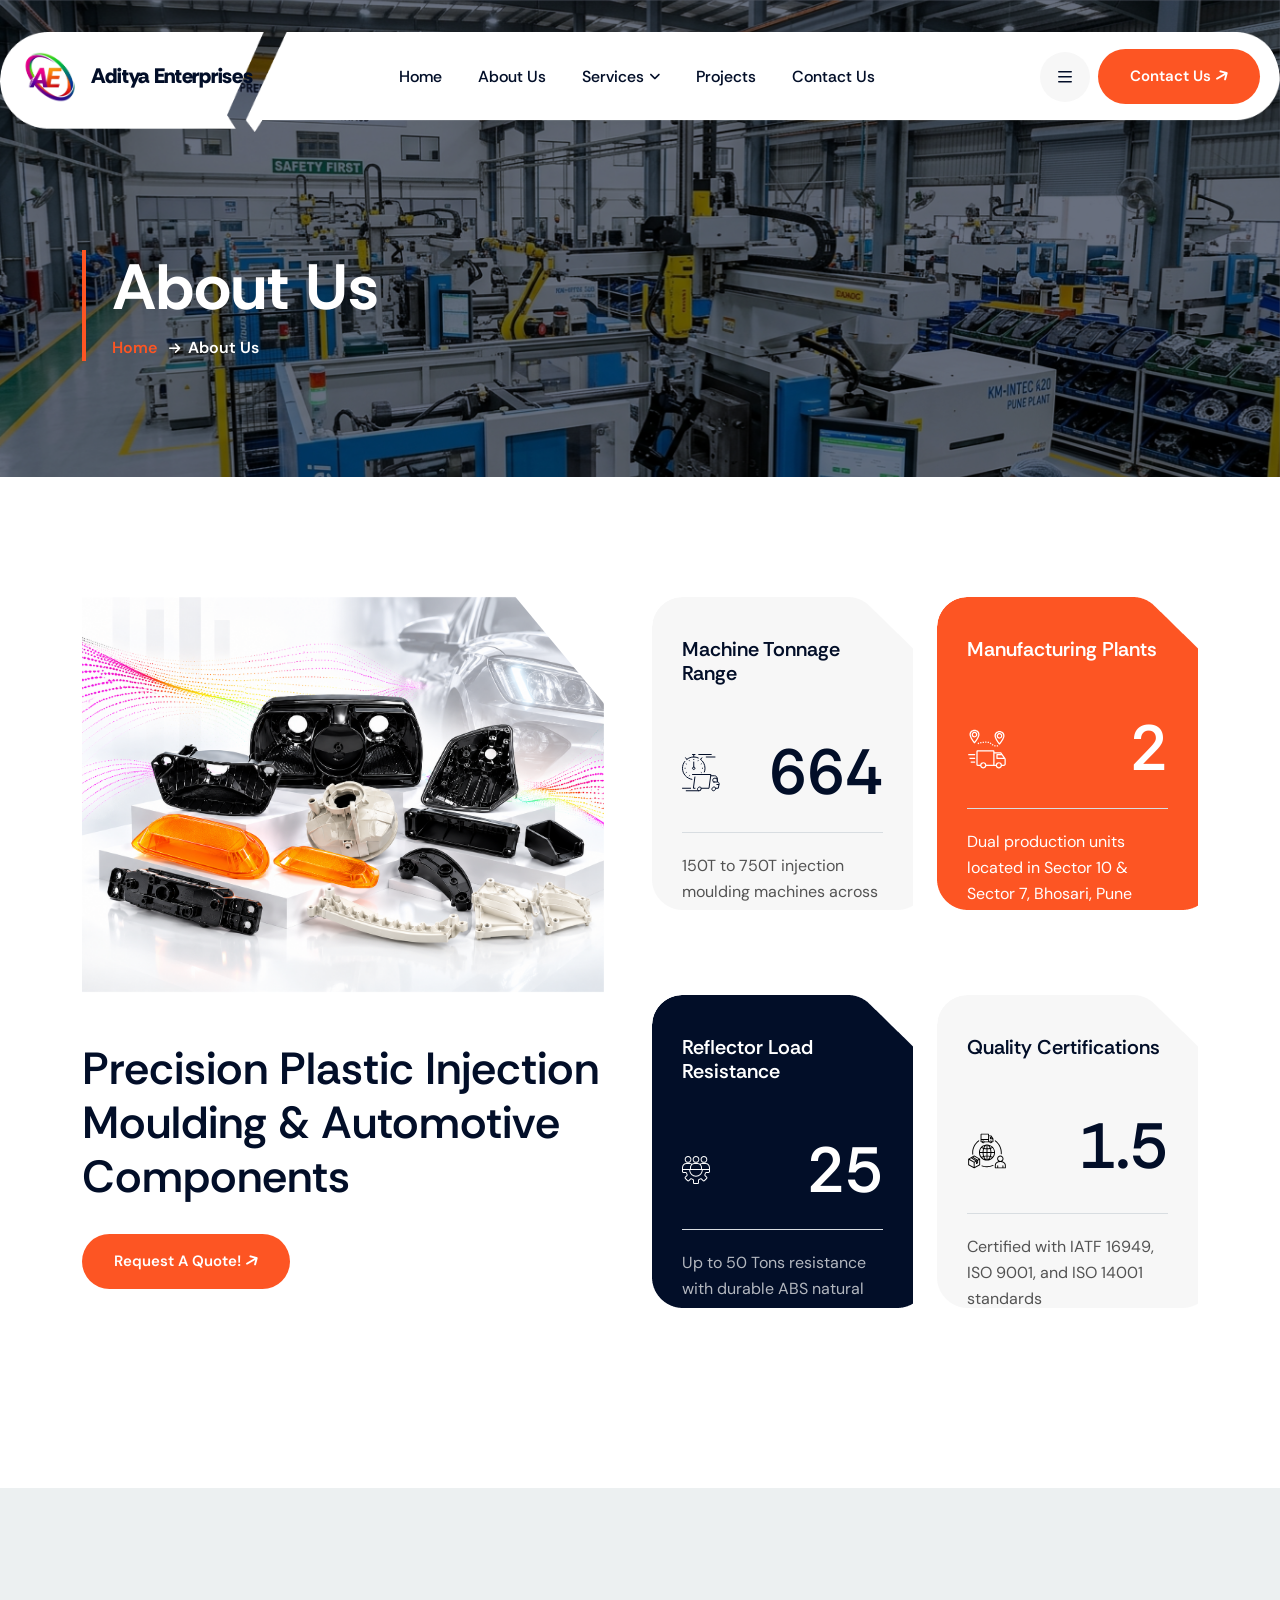
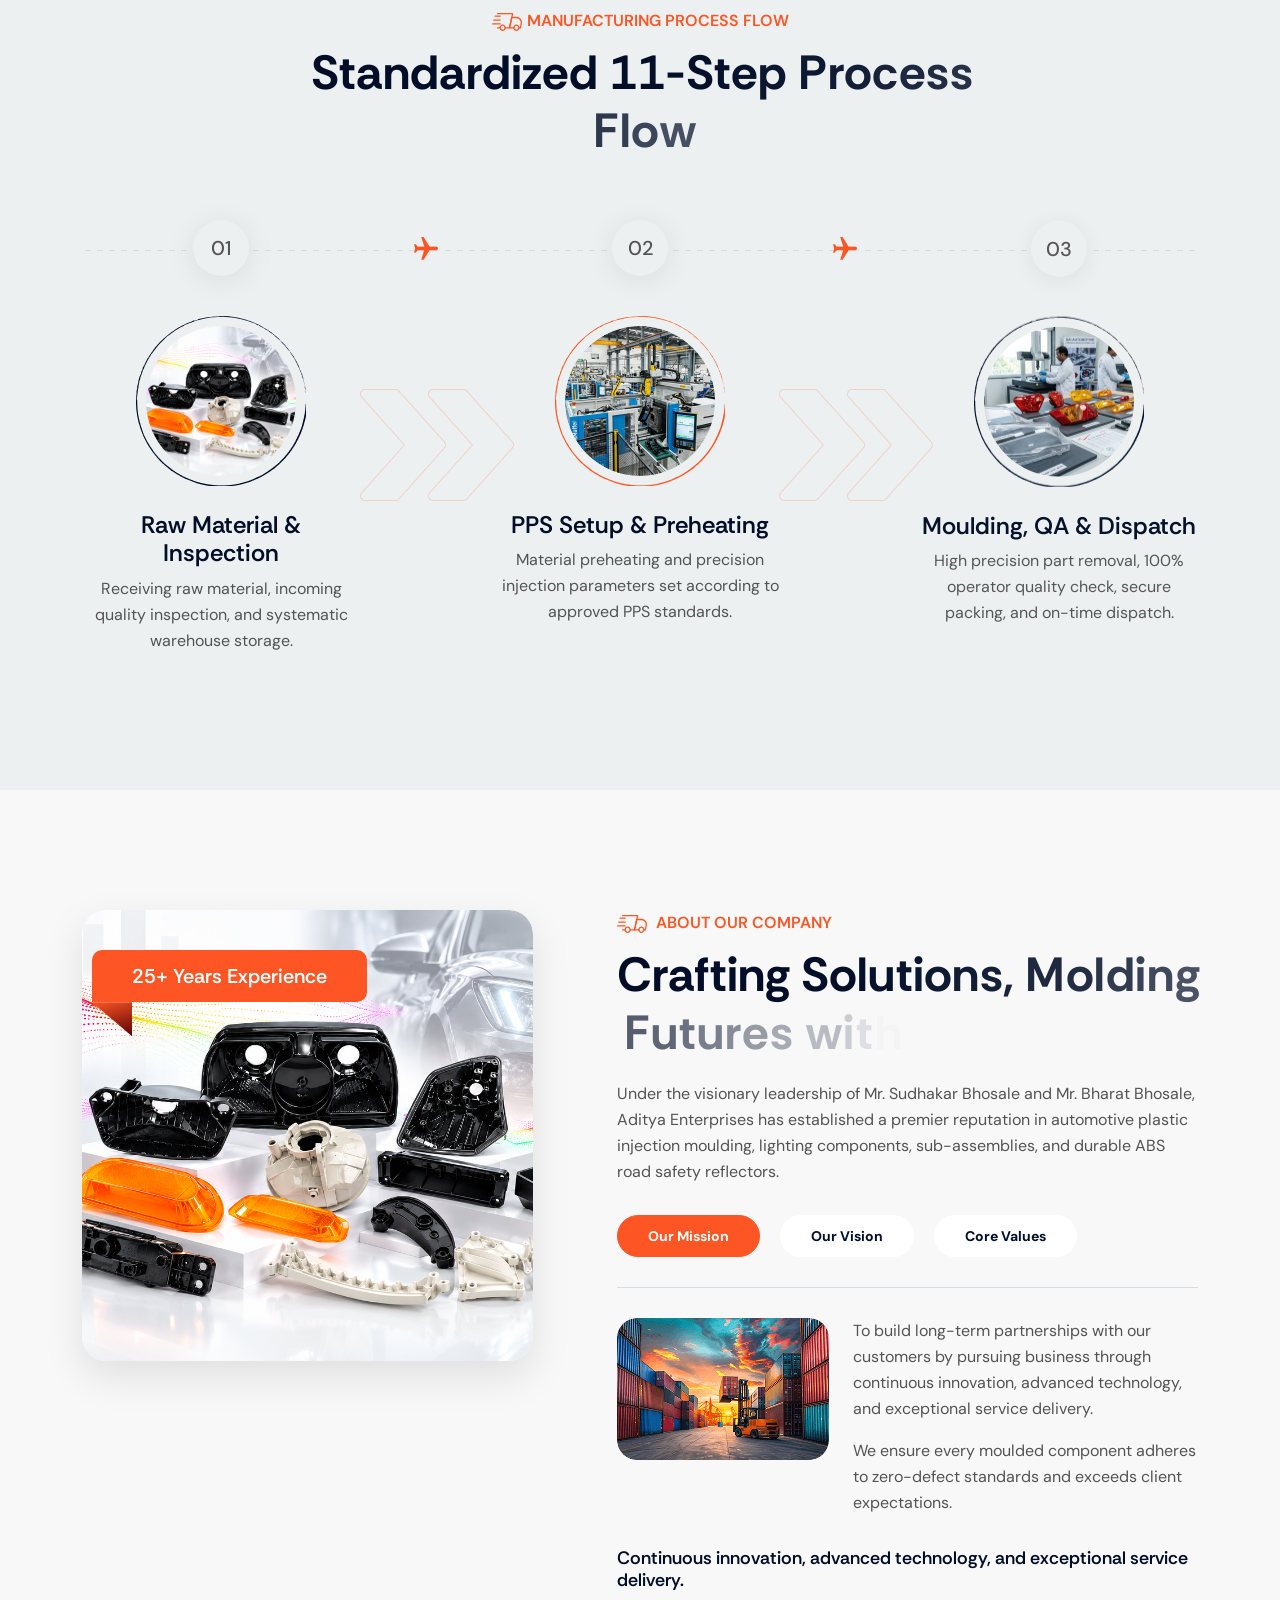
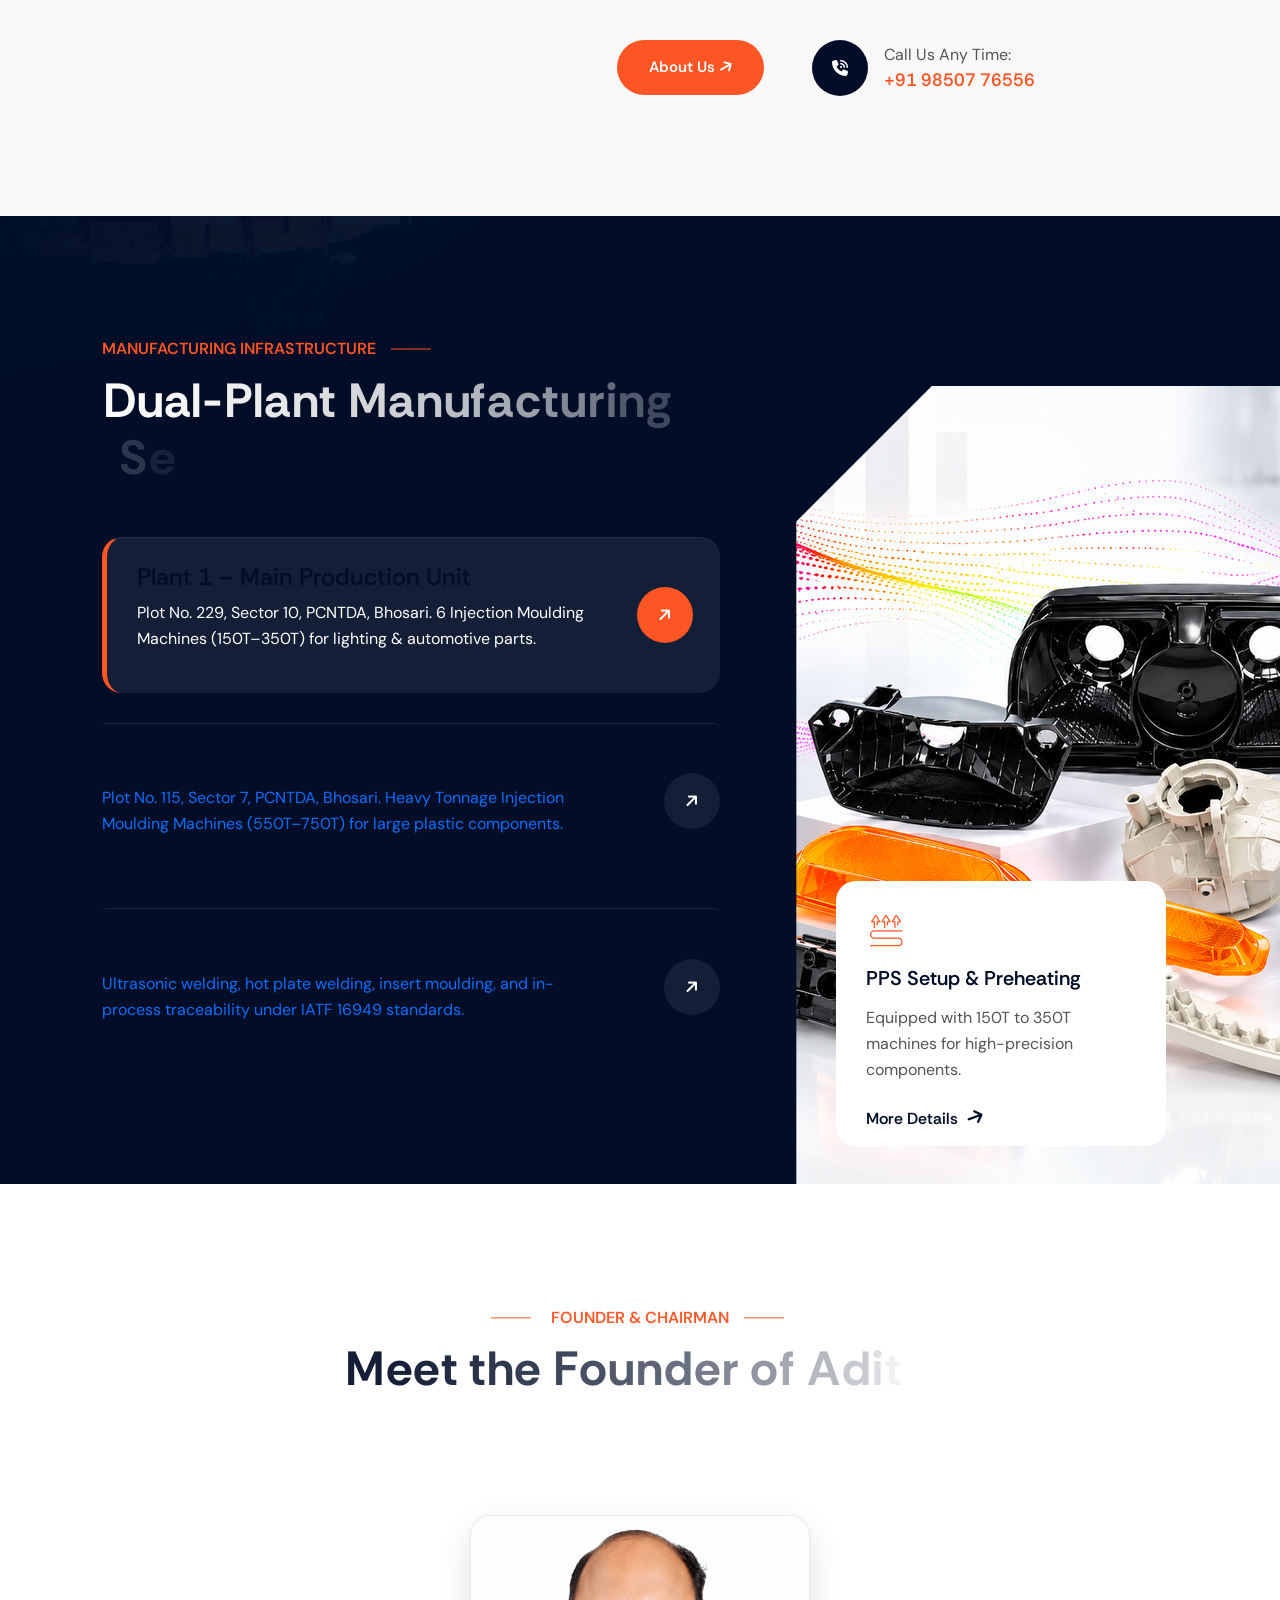
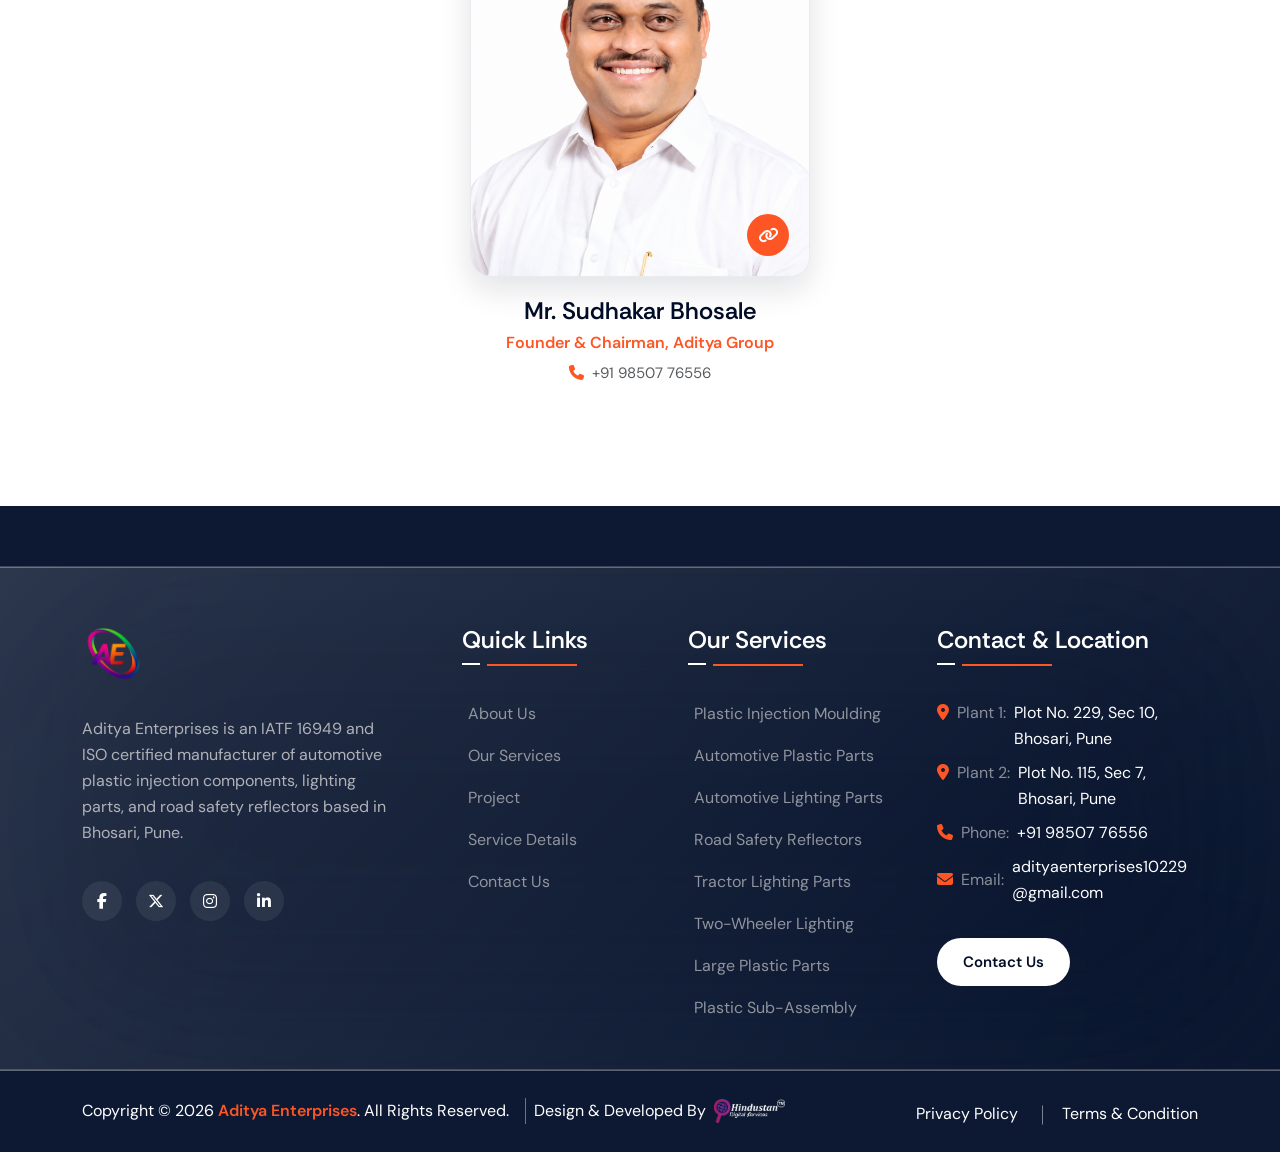
==== commit 28b59057: "add single service page and detailed service component pages" ====
--- a/about.html
+++ b/about.html
@@ -182,7 +182,7 @@
 
     <!-- Promo Section Start -->
     <section class="promo-sec bg-cover jarallax" data-jarallax data-speed=".4">
-        <img src="assets/images/promo.jpg" alt="" class="jarallax-img">
+        <img src="assets/images/serv1.png" alt="About Aditya Enterprises" class="jarallax-img">
         <div class="parallax-overly"></div>
         <div class="container">
             <div class="row">
@@ -285,7 +285,7 @@
                 <div class="process-card text-center fadeInUp" data-delay=".2">
                     <span class="count mx-auto icon-lg bg-shade rounded-circle">01</span>
                     <div class="process-thumb rounded-circle d-flex align-items-center justify-content-center">
-                        <img src="assets/images/st1.png" alt="Raw Material & Incoming Quality Inspection">
+                        <img src="assets/images/choose-img.png" alt="Raw Material & Incoming Quality Inspection">
                     </div>
                     <h3 class="display-4">Raw Material &amp; Inspection</h3>
                     <p>Receiving raw material, incoming quality inspection, and systematic warehouse storage.</p>
@@ -317,21 +317,14 @@
     <section class="about-sec3 sec-padding">
         <div class="container">
             <div class="row">
-                <div class="col-xl-5 col-lg-7 mx-lg-auto">
+                <div class="col-xl-5 col-lg-6 mx-lg-auto mb-4 mb-xl-0">
                     <div class="about-media3 position-relative">
-                        <div class="feat-img position-relative">
-                            <img src="assets/images/about-ft.jpg" class="img-fluid round" alt="about">
+                        <div class="feat-img position-relative" style="aspect-ratio: 1 / 1; width: 100%; max-width: 480px; border-radius: 24px; overflow: hidden; box-shadow: 0 15px 40px rgba(0, 0, 0, 0.1);">
+                            <img src="assets/images/choose-img.png" class="w-100 h-100" style="object-fit: cover; border-radius: 24px;" alt="Aditya Enterprises Automotive Plastic Components">
                             <div class="experien-stat">
                                 <p class="text-info m-0"> <span class="purecounter" data-purecounter-end="25" data-purecounter-duration="0">25</span>+ Years Experience
                                 </p>
                             </div>
-                        </div>
-                        <div class="d-flex ab-sm-ft align-items-center gap-4">
-                            <img class="round img-fluid" src="assets/images/about-ft2.png" alt="about">
-                            <img class="img-fluid" src="assets/images/about-ft3.png" alt="about">
-                        </div>
-                        <div class="ab-stat2">
-                            <img src="assets/images/ab-st2.png" alt="">
                         </div>
                     </div>
                 </div>
@@ -468,7 +461,7 @@
                         <div class="tab-pane active" id="air" role="tabpanel" aria-labelledby="air-tab">
                             <div class="operation-content">
                                 <div class="operation-thumb">
-                                    <img src="assets/images/tab-main1.jpg" alt="tab">
+                                    <img src="assets/images/choose-img.png" alt="tab">
                                 </div>
                                 <div class="opt-card bg-white  rounded-4">
                                     <span><img src="assets/images/tab-icon.png" alt=""></span>
@@ -516,7 +509,7 @@
 
     <!-- Team Section Start -->
     <section class="team-sec sec-padding position-relative">
-        <img src="assets/images/slide-sh1.png" alt="icon" class="abs-img d-none d-lg-block top-0 stat-0">
+       
         <div class="container">
             <div class="sec-intro mx-auto text-center">
                 <span class="sub-title2 fadeInUp">Founder &amp; Chairman</span>
